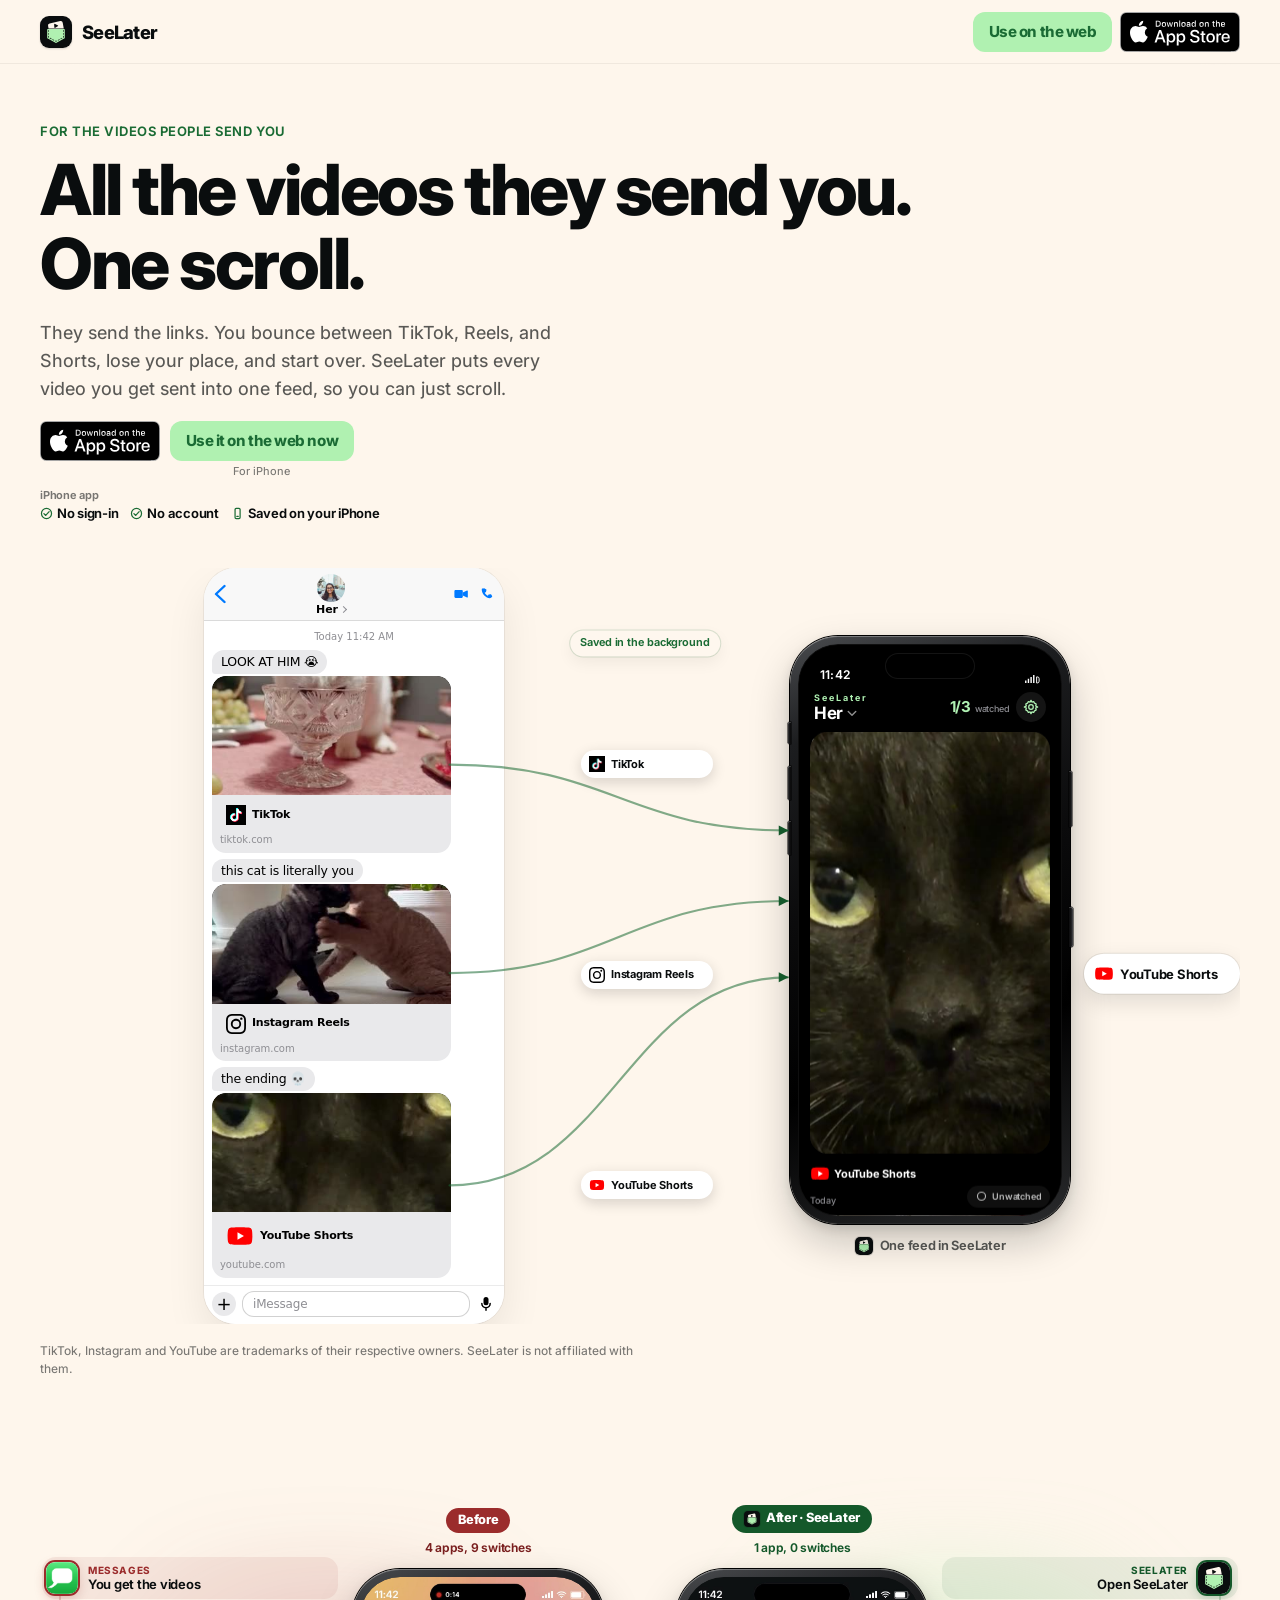
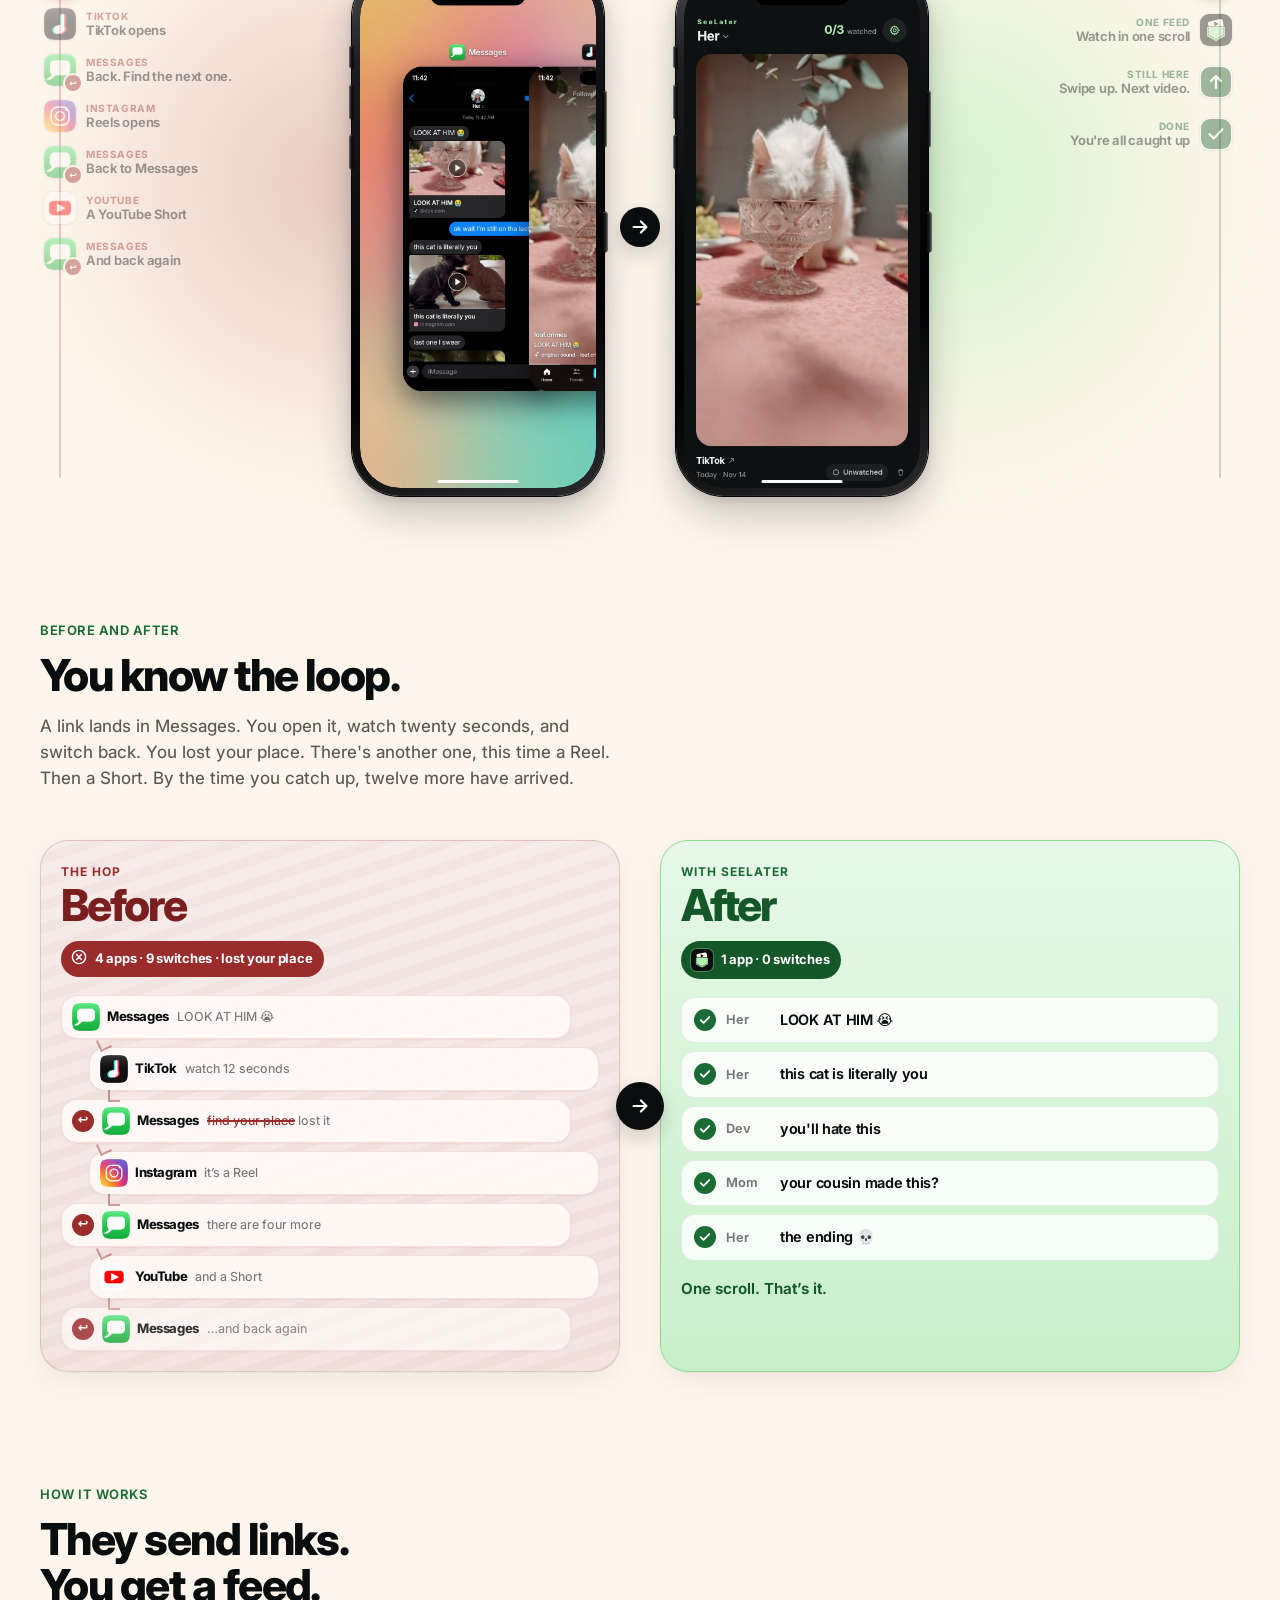
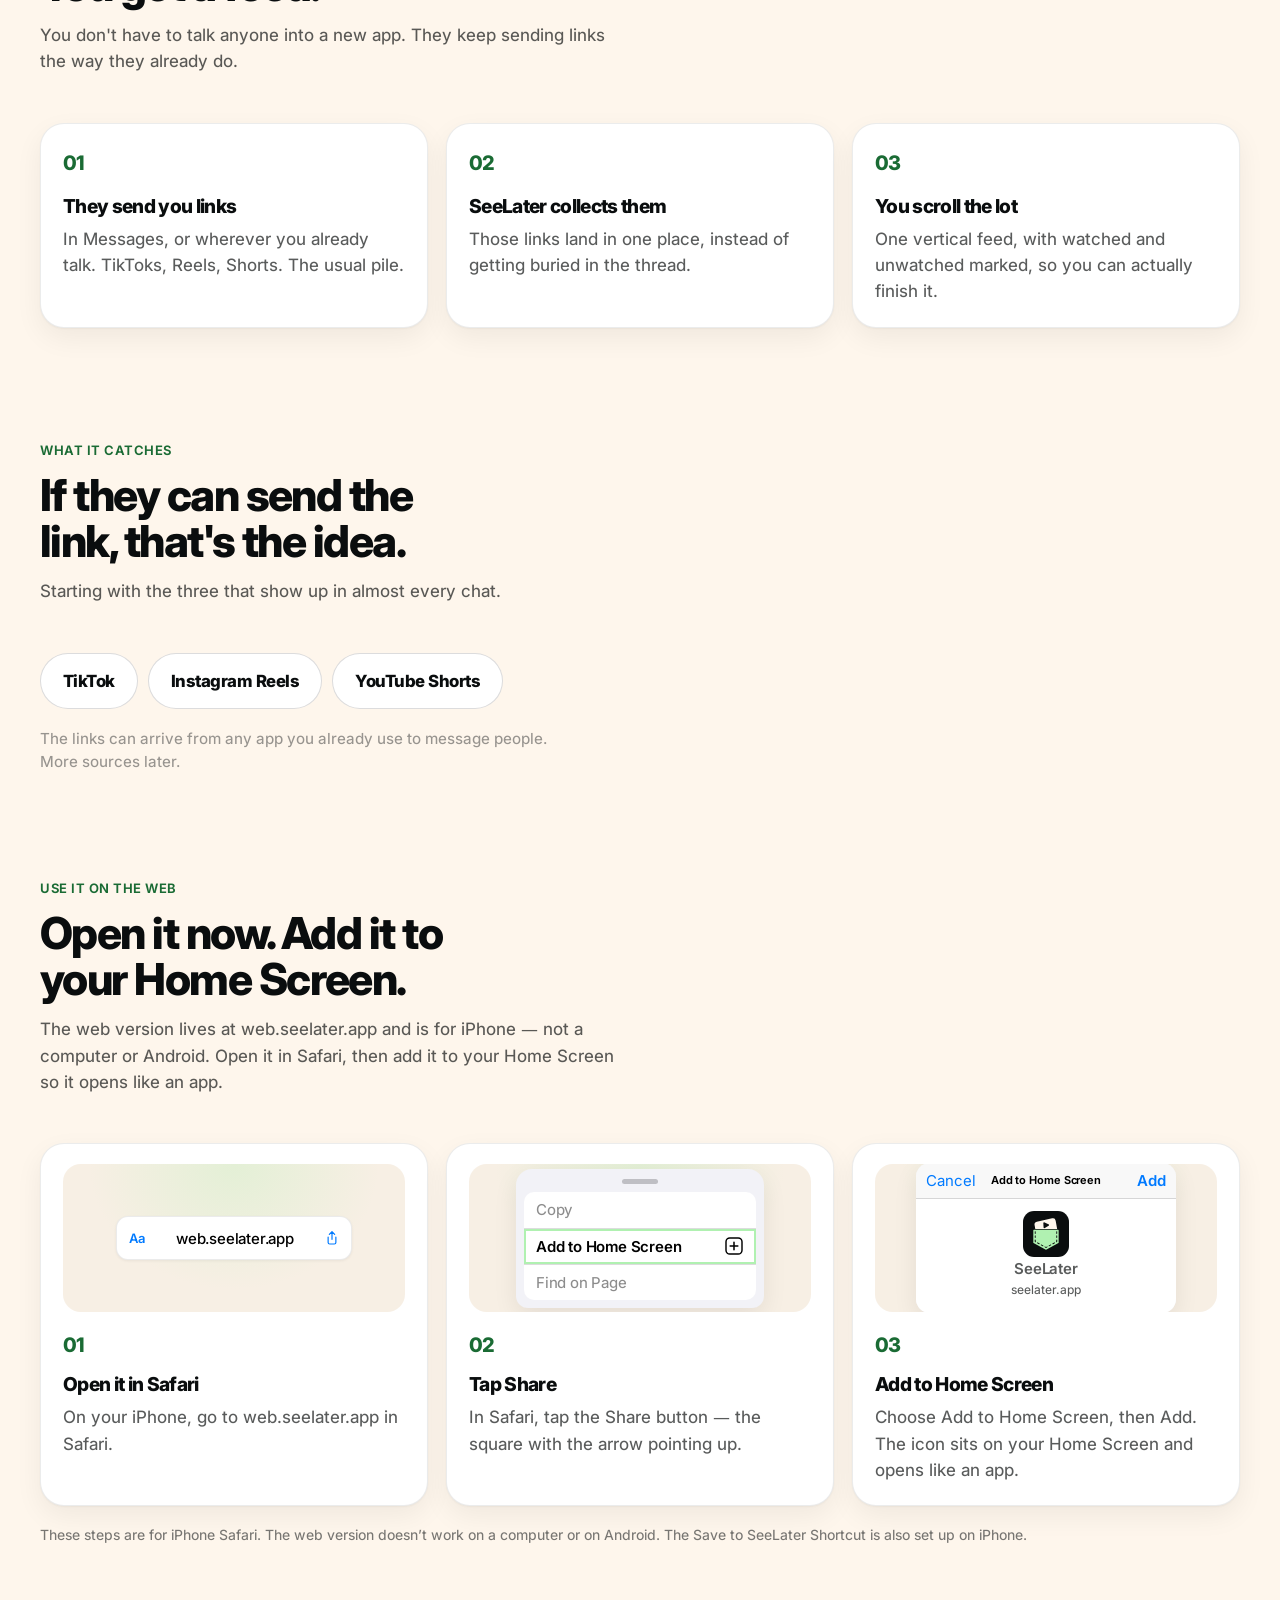
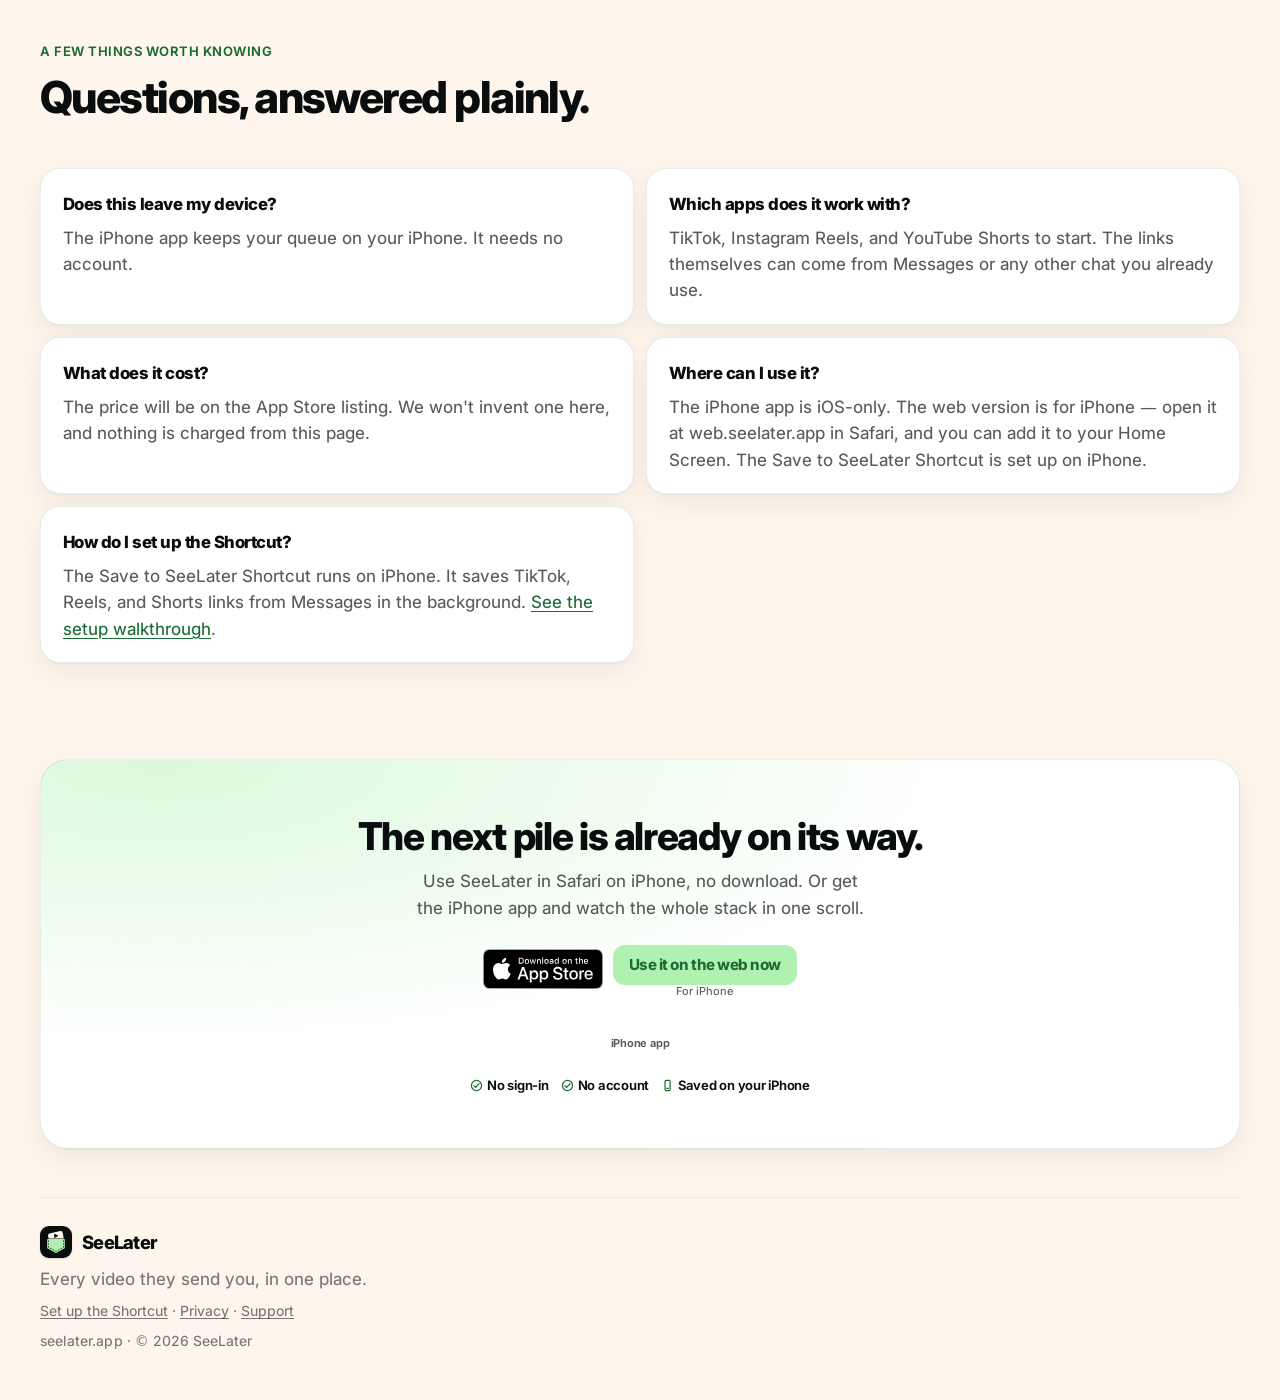
==== index.html @ 7c483117 "Publish hop-story Before/After timeline, matched desktop CTA, and compact mobile pill" ====
<!DOCTYPE html>
<html lang="en">
<head>
  <meta charset="utf-8">
  <meta name="viewport" content="width=device-width, initial-scale=1">
  <title>SeeLater: all the videos they send you, in one scroll</title>
  <meta name="description" content="SeeLater collects the TikToks, Reels, and YouTube Shorts people send you, so you can watch them in one feed instead of hopping in and out of apps.">
  <meta name="theme-color" content="#FEF6EC">
  <link rel="icon" type="image/png" sizes="32x32" href="assets/img/favicon-32.png">
  <link rel="apple-touch-icon" href="assets/img/apple-touch-icon.png">
  <link rel="stylesheet" href="assets/styles.css">
</head>
<body>
  <a class="skip" href="#main">Skip to content</a>

  <header class="nav">
    <a class="brand" href="#top" id="top">
      <img src="assets/img/icon.svg" width="32" height="32" alt="">
      <span>SeeLater</span>
    </a>
    <div class="nav-end">
      <a class="web-cta nav-web-cta" href="https://web.seelater.app">
        <span class="nav-link-short">Use on web</span>
        <span class="nav-link-full">Use on the web</span>
      </a>
      <!-- TODO: replace href="#" with the App Store URL once the listing is live. -->
      <a class="store-badge store-badge-nav" href="#">
        <img src="assets/img/download-on-the-app-store.svg" width="120" height="40" alt="Download on the App Store">
      </a>
    </div>
  </header>

  <main id="main">
    <section class="hero">
      <div class="hero-copy">
        <p class="eyebrow">For the videos people send you</p>
        <h1>All the videos they send you.<br>One scroll.</h1>
        <p class="lede">They send the links. You bounce between TikTok, Reels, and Shorts, lose your place, and start over. SeeLater puts every video you get sent into one feed, so you can just scroll.</p>

        <div class="cta-row">
          <!-- TODO: replace href="#" with the App Store URL once the listing is live. -->
          <a class="store-badge" href="#">
            <img src="assets/img/download-on-the-app-store.svg" width="120" height="40" alt="Download on the App Store">
          </a>
          <div class="web-cta-wrap">
            <a class="web-cta" href="https://web.seelater.app">Use it on the web now</a>
            <p class="web-cta-note">For iPhone</p>
          </div>
        </div>
        <div class="trust">
          <div class="trust-head">
            <p class="trust-label">iPhone app</p>
            <ul class="trust-pills">
              <li>
                <svg viewBox="0 0 16 16" width="14" height="14" aria-hidden="true">
                  <circle cx="8" cy="8" r="6.2" fill="none" stroke="currentColor" stroke-width="1.5"/>
                  <path d="M4.8 8.15 7.05 10.4 11.25 5.7" fill="none" stroke="currentColor" stroke-width="1.5" stroke-linecap="round" stroke-linejoin="round"/>
                </svg>
                No sign-in
              </li>
              <li>
                <svg viewBox="0 0 16 16" width="14" height="14" aria-hidden="true">
                  <circle cx="8" cy="8" r="6.2" fill="none" stroke="currentColor" stroke-width="1.5"/>
                  <path d="M4.8 8.15 7.05 10.4 11.25 5.7" fill="none" stroke="currentColor" stroke-width="1.5" stroke-linecap="round" stroke-linejoin="round"/>
                </svg>
                No account
              </li>
              <li>
                <svg viewBox="0 0 16 16" width="14" height="14" aria-hidden="true">
                  <rect x="5" y="1.75" width="6.2" height="12.5" rx="1.35" fill="none" stroke="currentColor" stroke-width="1.5"/>
                  <path d="M7.2 11.6h1.7" fill="none" stroke="currentColor" stroke-width="1.5" stroke-linecap="round"/>
                </svg>
                Saved on your iPhone
              </li>
            </ul>
          </div>
          <p class="trust-note">The iPhone app needs no account and keeps your queue on your phone.</p>
        </div>
      </div>

      <div class="hero-funnel" id="funnel">
      <div class="funnel-stage">
      <div class="funnel-visual" role="img" aria-label="A Messages thread with TikTok, YouTube Shorts, and Instagram Reels links. The Shortcut saves them in the background. A SeeLater iPhone shows all three in one scrolling feed.">
        <div class="funnel-im" aria-hidden="true">
          <div class="funnel-im-nav">
            <span class="funnel-im-back">
              <svg viewBox="0 0 12 20" width="12" height="20"><path d="M10.5 2 2 10l8.5 8" fill="none" stroke="currentColor" stroke-width="2.4" stroke-linecap="round" stroke-linejoin="round"/></svg>
            </span>
            <div class="funnel-im-who">
              <img src="assets/img/her.jpg" width="36" height="36" alt="">
              <span>Her <i></i></span>
            </div>
            <div class="funnel-im-acts">
              <svg viewBox="0 0 24 24" width="23" height="23" aria-hidden="true"><path d="M3.2 8.2c0-.8.7-1.5 1.5-1.5h8.2c.8 0 1.5.7 1.5 1.5v7.6c0 .8-.7 1.5-1.5 1.5H4.7a1.5 1.5 0 0 1-1.5-1.5V8.2z" fill="currentColor"/><path d="M14.4 10.1 20 7.3c.5-.3 1.1.1 1.1.7v8c0 .6-.6 1-1.1.7l-5.6-2.8v-3.8z" fill="currentColor"/></svg>
              <svg viewBox="0 0 24 24" width="20" height="20" aria-hidden="true"><path d="M7.4 4.8c.3-.4.9-.5 1.3-.2l2 1.2c.4.2.6.7.5 1.1l-.5 2.1c0 .3-.2.6-.5.7l-1.2.5c.9 1.8 2.4 3.3 4.2 4.2l.5-1.2c.1-.3.4-.5.7-.5l2.1-.5c.4-.1.9.1 1.1.5l1.2 2c.3.4.2 1-.2 1.3l-1.3 1.1c-.4.3-1 .4-1.5.4C10.6 17.5 5 11.9 5 6.3c0-.5.1-1.1.4-1.5L7.4 4.8z" fill="currentColor"/></svg>
            </div>
          </div>

          <div class="funnel-im-thread">
            <p class="funnel-im-day">Today 11:42 AM</p>

            <div class="funnel-im-group">
              <p class="funnel-im-bubble">LOOK AT HIM 😭</p>
              <div class="funnel-im-link" data-src="tt">
                <div class="funnel-im-media">
                  <img src="assets/vid/tt-card.jpg" alt="">
                </div>
                <div class="funnel-im-meta">
                  <span class="funnel-brand"><span class="funnel-mark funnel-mark-tt"><img src="assets/img/brand/tiktok/TikTok_Icon_Black_Square.png" width="20" height="20" alt=""></span><span class="funnel-brand-name">TikTok</span></span>
                  <p>tiktok.com</p>
                </div>
              </div>
            </div>

            <div class="funnel-im-group">
              <p class="funnel-im-bubble">this cat is literally you</p>
              <div class="funnel-im-link" data-src="ig">
                <div class="funnel-im-media">
                  <img src="assets/vid/reels-card.jpg" alt="">
                </div>
                <div class="funnel-im-meta">
                  <span class="funnel-brand"><span class="funnel-mark funnel-mark-ig"><img src="assets/img/brand/instagram/Instagram_Glyph_Black.svg" width="20" height="20" alt=""></span><span class="funnel-brand-name">Instagram Reels</span></span>
                  <p>instagram.com</p>
                </div>
              </div>
            </div>

            <div class="funnel-im-group">
              <p class="funnel-im-bubble">the ending 💀</p>
              <div class="funnel-im-link" data-src="yt">
                <div class="funnel-im-media">
                  <img src="assets/vid/shorts-card.jpg" alt="">
                </div>
                <div class="funnel-im-meta">
                  <span class="funnel-brand"><span class="funnel-mark funnel-mark-yt"><img src="assets/img/brand/youtube/youtube_productlogo_v9_192px.svg" width="26" height="26" alt=""></span><span class="funnel-brand-name">YouTube Shorts</span></span>
                  <p>youtube.com</p>
                </div>
              </div>
            </div>
          </div>

          <div class="funnel-im-compose">
            <span class="funnel-im-plus">+</span>
            <span class="funnel-im-field">iMessage</span>
            <svg class="funnel-im-mic" viewBox="0 0 24 24" width="20" height="20" aria-hidden="true"><rect x="9" y="3.5" width="6" height="10" rx="3" fill="currentColor"/><path d="M7 11.5a5 5 0 0 0 10 0M12 16.5v3" fill="none" stroke="currentColor" stroke-width="1.8" stroke-linecap="round"/></svg>
          </div>
        </div>

        <div class="funnel-flow" aria-hidden="true">
          <p class="funnel-flow-label">Saved in the background</p>
        </div>

        <svg class="funnel-svg-live" aria-hidden="true"></svg>
        <div class="funnel-travelers" aria-hidden="true">
          <span class="funnel-chip-travel" data-src="tt"><span class="funnel-mark funnel-mark-tt"><img src="assets/img/brand/tiktok/TikTok_Icon_Black_Square.png" width="20" height="20" alt=""></span><span class="funnel-brand-name">TikTok</span></span>
          <span class="funnel-chip-travel" data-src="ig"><span class="funnel-mark funnel-mark-ig"><img src="assets/img/brand/instagram/Instagram_Glyph_Black.svg" width="20" height="20" alt=""></span><span class="funnel-brand-name">Instagram Reels</span></span>
          <span class="funnel-chip-travel" data-src="yt"><span class="funnel-mark funnel-mark-yt"><img src="assets/img/brand/youtube/youtube_productlogo_v9_192px.svg" width="26" height="26" alt=""></span><span class="funnel-brand-name">YouTube Shorts</span></span>
        </div>

        <div class="funnel-phone-wrap">
        <figure class="phone funnel-device">
          <div class="phone-body">
            <span class="phone-btn phone-btn-silent" aria-hidden="true"></span>
            <span class="phone-btn phone-btn-vol-up" aria-hidden="true"></span>
            <span class="phone-btn phone-btn-vol-down" aria-hidden="true"></span>
            <span class="phone-btn phone-btn-power" aria-hidden="true"></span>
            <span class="phone-btn phone-btn-camera" aria-hidden="true"></span>
            <div class="phone-bezel">
              <div class="phone-screen funnel-screen">
                <div class="funnel-sb" aria-hidden="true">
                  <span class="funnel-sb-time">11:42</span>
                  <span class="funnel-island"></span>
                  <span class="funnel-sb-end">
                    <svg viewBox="0 0 18 12" width="16" height="11"><path d="M1.2 8.2h1.6V11H1.2zM4.2 6.2h1.6V11H4.2zM7.2 4.2h1.6V11H7.2zM10.2 2.2h1.6V11h-1.6z" fill="currentColor"/><path d="M14.2 4.2h.8A2 2 0 0 1 17 6.2V9a2 2 0 0 1-2 2h-.8z" fill="none" stroke="currentColor" stroke-width="1.1"/></svg>
                  </span>
                </div>
                <header class="funnel-sl-head">
                  <div class="funnel-sl-left">
                    <p class="funnel-sl-word">SeeLater</p>
                    <p class="funnel-sl-person">Her <svg viewBox="0 0 12 8" width="10" height="7"><path d="M1.5 1.5 6 6l4.5-4.5" fill="none" stroke="currentColor" stroke-width="1.7" stroke-linecap="round" stroke-linejoin="round"/></svg></p>
                  </div>
                  <div class="funnel-sl-right">
                    <p class="funnel-sl-count"><b>0/3</b> <span>watched</span></p>
                    <span class="funnel-sl-gear" aria-hidden="true">
                      <svg viewBox="0 0 24 24" width="18" height="18" fill="none" stroke="currentColor" stroke-width="1.7" stroke-linejoin="round">
                        <circle cx="12" cy="12" r="3.05"/>
                        <path d="M12 3.1 13.15 5.4l2.42-.7 1.15 2.2 2.22 1.12-.7 2.42L20.9 12l-2.66 1.56.7 2.42-2.22 1.12-1.15 2.2-2.42-.7L12 20.9l-1.15-2.3-2.42.7-1.15-2.2-2.22-1.12.7-2.42L3.1 12l2.66-1.56-.7-2.42 2.22-1.12 1.15-2.2 2.42.7Z"/>
                      </svg>
                    </span>
                  </div>
                </header>
                <div class="funnel-pager">
                  <div class="funnel-track">
                    <article class="funnel-page" data-src="tiktok">
                      <div class="funnel-card">
                        <video muted playsinline webkit-playsinline loop preload="auto" poster="assets/vid/tt.jpg" src="assets/vid/tt.mp4"></video><span class="funnel-brand-name">TikTok</span></span>
                      </div>
                      <div class="funnel-sl-meta">
                        <div>
                          <p class="funnel-sl-plat"><span class="funnel-mark funnel-mark-tt"><img src="assets/img/brand/tiktok/TikTok_Icon_Black_Square.png" width="16" height="16" alt=""></span><span class="funnel-brand-name">TikTok</span></p>
                          <p class="funnel-sl-date">Today</p>
                        </div>
                        <span class="funnel-sl-watch">
                          <svg viewBox="0 0 20 20" width="13" height="13"><circle cx="10" cy="10" r="6.2" fill="none" stroke="currentColor" stroke-width="1.7"/></svg>
                          Unwatched
                        </span>
                      </div>
                    </article>
                    <article class="funnel-page" data-src="shorts">
                      <div class="funnel-card">
                        <video muted playsinline webkit-playsinline loop preload="auto" poster="assets/vid/shorts.jpg" src="assets/vid/shorts.mp4"></video><span class="funnel-brand-name">YouTube Shorts</span></span>
                      </div>
                      <div class="funnel-sl-meta">
                        <div>
                          <p class="funnel-sl-plat"><span class="funnel-mark funnel-mark-yt"><img src="assets/img/brand/youtube/youtube_productlogo_v9_192px.svg" width="26" height="26" alt=""></span><span class="funnel-brand-name">YouTube Shorts</span></p>
                          <p class="funnel-sl-date">Today</p>
                        </div>
                        <span class="funnel-sl-watch">
                          <svg viewBox="0 0 20 20" width="13" height="13"><circle cx="10" cy="10" r="6.2" fill="none" stroke="currentColor" stroke-width="1.7"/></svg>
                          Unwatched
                        </span>
                      </div>
                    </article>
                    <article class="funnel-page" data-src="reels">
                      <div class="funnel-card">
                        <video muted playsinline webkit-playsinline loop preload="auto" poster="assets/vid/reels.jpg" src="assets/vid/reels.mp4"></video><span class="funnel-brand-name">Instagram Reels</span></span>
                      </div>
                      <div class="funnel-sl-meta">
                        <div>
                          <p class="funnel-sl-plat"><span class="funnel-mark funnel-mark-ig"><img src="assets/img/brand/instagram/Instagram_Glyph_White.svg" width="16" height="16" alt=""></span><span class="funnel-brand-name">Instagram Reels</span></p>
                          <p class="funnel-sl-date">Today</p>
                        </div>
                        <span class="funnel-sl-watch">
                          <svg viewBox="0 0 20 20" width="13" height="13"><circle cx="10" cy="10" r="6.2" fill="none" stroke="currentColor" stroke-width="1.7"/></svg>
                          Unwatched
                        </span>
                      </div>
                    </article>
                    <article class="funnel-page" data-src="tiktok" aria-hidden="true">
                      <div class="funnel-card">
                        <video muted playsinline webkit-playsinline loop preload="auto" poster="assets/vid/tt.jpg" src="assets/vid/tt.mp4"></video><span class="funnel-brand-name">TikTok</span></span>
                      </div>
                      <div class="funnel-sl-meta">
                        <div>
                          <p class="funnel-sl-plat"><span class="funnel-mark funnel-mark-tt"><img src="assets/img/brand/tiktok/TikTok_Icon_Black_Square.png" width="16" height="16" alt=""></span><span class="funnel-brand-name">TikTok</span></p>
                          <p class="funnel-sl-date">Today</p>
                        </div>
                        <span class="funnel-sl-watch">
                          <svg viewBox="0 0 20 20" width="13" height="13"><circle cx="10" cy="10" r="6.2" fill="none" stroke="currentColor" stroke-width="1.7"/></svg>
                          Unwatched
                        </span>
                      </div>
                    </article>
                  </div>
                </div>
              </div>
            </div>
          </div>
          <figcaption class="funnel-phone-cap">
            <img src="assets/img/icon.svg" width="18" height="18" alt="">
            One feed in SeeLater
          </figcaption>
        </figure>
        <div class="funnel-badge-rail" aria-hidden="true">
          <div class="funnel-badge-track">
            <div class="funnel-badge-slot">
              <span class="funnel-out-badge" data-src="tiktok">
                <span class="funnel-mark funnel-mark-tt"><img src="assets/img/brand/tiktok/TikTok_Icon_Black_Square.png" width="24" height="24" alt=""></span>
                <span class="funnel-brand-name">TikTok</span>
              </span>
            </div>
            <div class="funnel-badge-slot">
              <span class="funnel-out-badge" data-src="shorts">
                <span class="funnel-mark funnel-mark-yt"><img src="assets/img/brand/youtube/youtube_productlogo_v9_192px.svg" width="32" height="32" alt=""></span>
                <span class="funnel-brand-name">YouTube Shorts</span>
              </span>
            </div>
            <div class="funnel-badge-slot">
              <span class="funnel-out-badge" data-src="reels">
                <span class="funnel-mark funnel-mark-ig"><img src="assets/img/brand/instagram/Instagram_Glyph_Black.svg" width="24" height="24" alt=""></span>
                <span class="funnel-brand-name">Instagram Reels</span>
              </span>
            </div>
            <div class="funnel-badge-slot" aria-hidden="true">
              <span class="funnel-out-badge" data-src="tiktok">
                <span class="funnel-mark funnel-mark-tt"><img src="assets/img/brand/tiktok/TikTok_Icon_Black_Square.png" width="24" height="24" alt=""></span>
                <span class="funnel-brand-name">TikTok</span>
              </span>
            </div>
          </div>
        </div>
        </div>
      </div>
      </div>
      <p class="funnel-legal">TikTok, Instagram and YouTube are trademarks of their respective owners. SeeLater is not affiliated with them.</p>
      </div>
    </section>

    <section class="compare-demo" id="before-after" aria-label="Before and after">
      <div class="hero-device">
        <div class="glow glow-before"></div>
        <div class="glow glow-after"></div>

        <ol class="hop-story hop-story-before" aria-label="The hop between apps">
          <li class="hop-step is-active" data-start="0" data-end="11">
            <span class="hop-step-icon"><img src="assets/img/icons/messages.png" width="32" height="32" alt=""></span>
            <span class="hop-step-body">
              <span class="hop-step-app">Messages</span>
              <span class="hop-step-cap">You get the videos</span>
            </span>
          </li>
          <li class="hop-step" data-start="11" data-end="13.5">
            <span class="hop-step-icon"><img src="assets/img/icons/tiktok.png" width="32" height="32" alt=""></span>
            <span class="hop-step-body">
              <span class="hop-step-app">TikTok</span>
              <span class="hop-step-cap">TikTok opens</span>
            </span>
          </li>
          <li class="hop-step hop-step-back" data-start="13.5" data-end="15.5">
            <span class="hop-step-icon">
              <img src="assets/img/icons/messages.png" width="32" height="32" alt="">
              <span class="hop-step-return" aria-hidden="true">↩</span>
            </span>
            <span class="hop-step-body">
              <span class="hop-step-app">Messages</span>
              <span class="hop-step-cap">Back. Find the next one.</span>
            </span>
          </li>
          <li class="hop-step" data-start="15.5" data-end="17.5">
            <span class="hop-step-icon"><img src="assets/img/icons/instagram.png" width="32" height="32" alt=""></span>
            <span class="hop-step-body">
              <span class="hop-step-app">Instagram</span>
              <span class="hop-step-cap">Reels opens</span>
            </span>
          </li>
          <li class="hop-step hop-step-back" data-start="17.5" data-end="20.5">
            <span class="hop-step-icon">
              <img src="assets/img/icons/messages.png" width="32" height="32" alt="">
              <span class="hop-step-return" aria-hidden="true">↩</span>
            </span>
            <span class="hop-step-body">
              <span class="hop-step-app">Messages</span>
              <span class="hop-step-cap">Back to Messages</span>
            </span>
          </li>
          <li class="hop-step" data-start="20.5" data-end="22.5">
            <span class="hop-step-icon"><img src="assets/img/icons/youtube.png" width="32" height="32" alt=""></span>
            <span class="hop-step-body">
              <span class="hop-step-app">YouTube</span>
              <span class="hop-step-cap">A YouTube Short</span>
            </span>
          </li>
          <li class="hop-step hop-step-back" data-start="22.5" data-end="40">
            <span class="hop-step-icon">
              <img src="assets/img/icons/messages.png" width="32" height="32" alt="">
              <span class="hop-step-return" aria-hidden="true">↩</span>
            </span>
            <span class="hop-step-body">
              <span class="hop-step-app">Messages</span>
              <span class="hop-step-cap">And back again</span>
            </span>
          </li>
        </ol>
        <p class="hop-story-live" aria-hidden="true">You get the videos</p>

        <figure class="phone phone-before">
          <div class="phone-tag">
            <span class="phone-pill phone-pill-before">Before</span>
            <p class="phone-cap">4 apps, 9 switches</p>
          </div>
          <div class="phone-body">
            <span class="phone-btn phone-btn-silent" aria-hidden="true"></span>
            <span class="phone-btn phone-btn-vol-up" aria-hidden="true"></span>
            <span class="phone-btn phone-btn-vol-down" aria-hidden="true"></span>
            <span class="phone-btn phone-btn-power" aria-hidden="true"></span>
            <span class="phone-btn phone-btn-camera" aria-hidden="true"></span>
            <div class="phone-bezel">
              <div class="phone-screen">
                <video
                  class="phone-video"
                  src="media/demo_problem_v5.mp4"
                  poster="media/poster_problem_v5.jpg"
                 
                  muted
                  playsinline
                  webkit-playsinline
                  preload="auto"
                  aria-label="Screen recording of jumping between Messages, TikTok, Instagram, and YouTube to watch videos someone sent."
                ></video>
              </div>
            </div>
          </div>
        </figure>

        <div class="hero-split" aria-hidden="true">
          <span class="hero-arrow">
            <svg viewBox="0 0 24 24" width="22" height="22"><path d="M5 12h12M13 6l6 6-6 6" fill="none" stroke="currentColor" stroke-width="2.4" stroke-linecap="round" stroke-linejoin="round"/></svg>
          </span>
        </div>

        <figure class="phone phone-after">
          <div class="phone-tag">
            <span class="phone-pill phone-pill-after">
              <img src="assets/img/icon.svg" width="16" height="16" alt="">
              After · SeeLater
            </span>
            <p class="phone-cap">1 app, 0 switches</p>
          </div>
          <div class="phone-body">
            <span class="phone-btn phone-btn-silent" aria-hidden="true"></span>
            <span class="phone-btn phone-btn-vol-up" aria-hidden="true"></span>
            <span class="phone-btn phone-btn-vol-down" aria-hidden="true"></span>
            <span class="phone-btn phone-btn-power" aria-hidden="true"></span>
            <span class="phone-btn phone-btn-camera" aria-hidden="true"></span>
            <div class="phone-bezel">
              <div class="phone-screen">
                <video
                  class="phone-video"
                  src="media/demo_after_v3.mp4"
                  poster="media/poster_after_v3.jpg"
                 
                  muted
                  playsinline
                  webkit-playsinline
                  preload="auto"
                  aria-label="Screen recording of unlocking the iPhone, opening SeeLater from the Home Screen, and watching every saved video in one feed."
                ></video>
              </div>
            </div>
          </div>
        </figure>

        <ol class="hop-story hop-story-after" aria-label="Watching in SeeLater">
          <li class="hop-step is-active" data-start="0" data-end="6.5">
            <span class="hop-step-icon"><img src="assets/img/icon.svg" width="32" height="32" alt=""></span>
            <span class="hop-step-body">
              <span class="hop-step-app">SeeLater</span>
              <span class="hop-step-cap">Open SeeLater</span>
            </span>
          </li>
          <li class="hop-step" data-start="6.5" data-end="14.5">
            <span class="hop-step-icon"><img src="assets/img/icon.svg" width="32" height="32" alt=""></span>
            <span class="hop-step-body">
              <span class="hop-step-app">One feed</span>
              <span class="hop-step-cap">Watch in one scroll</span>
            </span>
          </li>
          <li class="hop-step" data-start="14.5" data-end="30">
            <span class="hop-step-icon hop-step-icon-swipe" aria-hidden="true">
              <svg viewBox="0 0 32 32" width="32" height="32">
                <rect x="1" y="1" width="30" height="30" rx="9" fill="#14582a"/>
                <path d="M16 22V10M16 10l-5 5M16 10l5 5" fill="none" stroke="#fff" stroke-width="2.2" stroke-linecap="round" stroke-linejoin="round"/>
              </svg>
            </span>
            <span class="hop-step-body">
              <span class="hop-step-app">Still here</span>
              <span class="hop-step-cap">Swipe up. Next video.</span>
            </span>
          </li>
          <li class="hop-step" data-start="30" data-end="40">
            <span class="hop-step-icon hop-step-icon-done" aria-hidden="true">
              <svg viewBox="0 0 32 32" width="32" height="32">
                <rect x="1" y="1" width="30" height="30" rx="9" fill="#14582a"/>
                <path d="M9.5 16.2l4.2 4.2 8.8-9.2" fill="none" stroke="#fff" stroke-width="2.2" stroke-linecap="round" stroke-linejoin="round"/>
              </svg>
            </span>
            <span class="hop-step-body">
              <span class="hop-step-app">Done</span>
              <span class="hop-step-cap">You're all caught up</span>
            </span>
          </li>
        </ol>
      </div>
    </section>

    <section class="problem" id="problem">
      <div class="section-head">
        <p class="eyebrow">Before and after</p>
        <h2>You know the loop.</h2>
        <p>A link lands in Messages. You open it, watch twenty seconds, and switch back. You lost your place. There's another one, this time a Reel. Then a Short. By the time you catch up, twelve more have arrived.</p>
      </div>

      <div class="compare" role="group" aria-label="Before and after">
        <article class="panel panel-before">
          <p class="compare-kicker">The hop</p>
          <h3 class="compare-label">Before</h3>
          <p class="compare-stat compare-stat-bad">
            <span class="stat-icon" aria-hidden="true">
              <svg viewBox="0 0 20 20" width="16" height="16"><circle cx="10" cy="10" r="8.25" fill="none" stroke="currentColor" stroke-width="1.8"/><path d="M7 7l6 6M13 7l-6 6" stroke="currentColor" stroke-width="1.8" stroke-linecap="round"/></svg>
            </span>
            4 apps · 9 switches · lost your place
          </p>
          <ol class="hop-path">
            <li>
              <span class="hop-chip"><img src="assets/img/icons/messages.png" width="28" height="28" alt="">Messages</span>
              <span class="hop-note">LOOK AT HIM 😭</span>
            </li>
            <li class="is-shift">
              <span class="hop-chip"><img src="assets/img/icons/tiktok.png" width="28" height="28" alt="">TikTok</span>
              <span class="hop-note">watch 12 seconds</span>
            </li>
            <li class="is-back">
              <span class="hop-back" aria-hidden="true">↩</span>
              <span class="hop-chip"><img src="assets/img/icons/messages.png" width="28" height="28" alt="">Messages</span>
              <span class="hop-note"><s>find your place</s> lost it</span>
            </li>
            <li class="is-shift">
              <span class="hop-chip"><img src="assets/img/icons/instagram.png" width="28" height="28" alt="">Instagram</span>
              <span class="hop-note">it’s a Reel</span>
            </li>
            <li class="is-back">
              <span class="hop-back" aria-hidden="true">↩</span>
              <span class="hop-chip"><img src="assets/img/icons/messages.png" width="28" height="28" alt="">Messages</span>
              <span class="hop-note">there are four more</span>
            </li>
            <li class="is-shift">
              <span class="hop-chip"><img src="assets/img/icons/youtube.png" width="28" height="28" alt="">YouTube</span>
              <span class="hop-note">and a Short</span>
            </li>
            <li class="is-back hop-end">
              <span class="hop-back" aria-hidden="true">↩</span>
              <span class="hop-chip"><img src="assets/img/icons/messages.png" width="28" height="28" alt="">Messages</span>
              <span class="hop-note">…and back again</span>
            </li>
          </ol>
        </article>

        <div class="compare-split" aria-hidden="true">
          <span class="compare-arrow">
            <svg viewBox="0 0 24 24" width="22" height="22"><path d="M5 12h12M13 6l6 6-6 6" fill="none" stroke="currentColor" stroke-width="2.4" stroke-linecap="round" stroke-linejoin="round"/></svg>
          </span>
        </div>

        <article class="panel panel-after">
          <p class="compare-kicker">With SeeLater</p>
          <h3 class="compare-label">After</h3>
          <p class="compare-stat compare-stat-good">
            <img class="stat-app" src="assets/img/icon.svg" width="22" height="22" alt="">
            1 app · 0 switches
          </p>
          <ul class="queue">
            <li>
              <span class="q-check" aria-hidden="true">
                <svg viewBox="0 0 16 16" width="14" height="14"><path d="M3.2 8.2 6.3 11.2 12.8 4.6" fill="none" stroke="currentColor" stroke-width="2.1" stroke-linecap="round" stroke-linejoin="round"/></svg>
              </span>
              <span class="q-from">Her</span>
              <span class="q-title">LOOK AT HIM 😭</span>
            </li>
            <li>
              <span class="q-check" aria-hidden="true">
                <svg viewBox="0 0 16 16" width="14" height="14"><path d="M3.2 8.2 6.3 11.2 12.8 4.6" fill="none" stroke="currentColor" stroke-width="2.1" stroke-linecap="round" stroke-linejoin="round"/></svg>
              </span>
              <span class="q-from">Her</span>
              <span class="q-title">this cat is literally you</span>
            </li>
            <li>
              <span class="q-check" aria-hidden="true">
                <svg viewBox="0 0 16 16" width="14" height="14"><path d="M3.2 8.2 6.3 11.2 12.8 4.6" fill="none" stroke="currentColor" stroke-width="2.1" stroke-linecap="round" stroke-linejoin="round"/></svg>
              </span>
              <span class="q-from">Dev</span>
              <span class="q-title">you'll hate this</span>
            </li>
            <li>
              <span class="q-check" aria-hidden="true">
                <svg viewBox="0 0 16 16" width="14" height="14"><path d="M3.2 8.2 6.3 11.2 12.8 4.6" fill="none" stroke="currentColor" stroke-width="2.1" stroke-linecap="round" stroke-linejoin="round"/></svg>
              </span>
              <span class="q-from">Mom</span>
              <span class="q-title">your cousin made this?</span>
            </li>
            <li>
              <span class="q-check" aria-hidden="true">
                <svg viewBox="0 0 16 16" width="14" height="14"><path d="M3.2 8.2 6.3 11.2 12.8 4.6" fill="none" stroke="currentColor" stroke-width="2.1" stroke-linecap="round" stroke-linejoin="round"/></svg>
              </span>
              <span class="q-from">Her</span>
              <span class="q-title">the ending 💀</span>
            </li>
          </ul>
          <p class="panel-foot">One scroll. That’s it.</p>
        </article>
      </div>
    </section>

    <section class="steps" id="how">
      <div class="section-head">
        <p class="eyebrow">How it works</p>
        <h2>They send links. You get a feed.</h2>
        <p>You don't have to talk anyone into a new app. They keep sending links the way they already do.</p>
      </div>
      <ol class="step-grid">
        <li>
          <span class="num">01</span>
          <h3>They send you links</h3>
          <p>In Messages, or wherever you already talk. TikToks, Reels, Shorts. The usual pile.</p>
        </li>
        <li>
          <span class="num">02</span>
          <h3>SeeLater collects them</h3>
          <p>Those links land in one place, instead of getting buried in the thread.</p>
        </li>
        <li>
          <span class="num">03</span>
          <h3>You scroll the lot</h3>
          <p>One vertical feed, with watched and unwatched marked, so you can actually finish it.</p>
        </li>
      </ol>
    </section>

    <section class="sources" id="sources">
      <div class="section-head">
        <p class="eyebrow">What it catches</p>
        <h2>If they can send the link, that's the idea.</h2>
        <p>Starting with the three that show up in almost every chat.</p>
      </div>
      <ul class="source-list">
        <li>TikTok</li>
        <li>Instagram Reels</li>
        <li>YouTube Shorts</li>
      </ul>
      <p class="sources-note">The links can arrive from any app you already use to message people. More sources later.</p>
    </section>


    <section class="webuse" id="webuse">
      <div class="section-head">
        <p class="eyebrow">Use it on the web</p>
        <h2>Open it now. Add it to your Home Screen.</h2>
        <p>The web version lives at web.seelater.app and is for iPhone — not a computer or Android. Open it in Safari, then add it to your Home Screen so it opens like an app.</p>
      </div>
      <ol class="web-grid">
        <li>
          <div class="web-visual" aria-hidden="true">
            <div class="ios-safari">
              <div class="ios-safari-bar">
                <span class="ios-safari-aa">Aa</span>
                <span class="ios-safari-url">web.seelater.app</span>
                <span class="ios-safari-share">
                  <svg viewBox="0 0 20 24" width="14" height="16"><path d="M10 14V3M6 6.5 10 2.5 14 6.5" fill="none" stroke="currentColor" stroke-width="1.8" stroke-linecap="round" stroke-linejoin="round"/><path d="M4.2 10.5v8.2A2.3 2.3 0 0 0 6.5 21h7a2.3 2.3 0 0 0 2.3-2.3v-8.2" fill="none" stroke="currentColor" stroke-width="1.8" stroke-linecap="round"/></svg>
                </span>
              </div>
            </div>
          </div>
          <span class="num">01</span>
          <h3>Open it in Safari</h3>
          <p>On your iPhone, go to web.seelater.app in Safari.</p>
        </li>
        <li>
          <div class="web-visual" aria-hidden="true">
            <div class="ios-sheet">
              <div class="ios-sheet-handle"></div>
              <div class="ios-sheet-row is-dim">
                <span>Copy</span>
              </div>
              <div class="ios-sheet-row is-on">
                <span>Add to Home Screen</span>
                <svg viewBox="0 0 22 22" width="20" height="20" aria-hidden="true">
                  <rect x="2.2" y="2.2" width="17.6" height="17.6" rx="4.2" fill="none" stroke="currentColor" stroke-width="1.6"/>
                  <path d="M11 6.8v8.4M6.8 11h8.4" fill="none" stroke="currentColor" stroke-width="1.7" stroke-linecap="round"/>
                </svg>
              </div>
              <div class="ios-sheet-row is-dim">
                <span>Find on Page</span>
              </div>
            </div>
          </div>
          <span class="num">02</span>
          <h3>Tap Share</h3>
          <p>In Safari, tap the Share button — the square with the arrow pointing up.</p>
        </li>
        <li>
          <div class="web-visual" aria-hidden="true">
            <div class="ios-add">
              <div class="ios-add-nav">
                <span class="ios-add-cancel">Cancel</span>
                <span class="ios-add-title">Add to Home Screen</span>
                <span class="ios-add-go">Add</span>
              </div>
              <div class="ios-add-body">
                <img src="assets/img/icon.svg" width="52" height="52" alt="">
                <p class="ios-add-name">SeeLater</p>
                <p class="ios-add-host">seelater.app</p>
              </div>
            </div>
          </div>
          <span class="num">03</span>
          <h3>Add to Home Screen</h3>
          <p>Choose Add to Home Screen, then Add. The icon sits on your Home Screen and opens like an app.</p>
        </li>
      </ol>
      <p class="webuse-note">These steps are for iPhone Safari. The web version doesn’t work on a computer or on Android. The Save to SeeLater Shortcut is also set up on iPhone.</p>
    </section>

    <section class="faq" id="faq">
      <div class="section-head">
        <p class="eyebrow">A few things worth knowing</p>
        <h2>Questions, answered plainly.</h2>
      </div>
      <dl class="faq-list">
        <div>
          <dt>Does this leave my device?</dt>
          <dd>The iPhone app keeps your queue on your iPhone. It needs no account.</dd>
        </div>
        <div>
          <dt>Which apps does it work with?</dt>
          <dd>TikTok, Instagram Reels, and YouTube Shorts to start. The links themselves can come from Messages or any other chat you already use.</dd>
        </div>
        <div>
          <dt>What does it cost?</dt>
          <dd>The price will be on the App Store listing. We won't invent one here, and nothing is charged from this page.</dd>
        </div>
        <div>
          <dt>Where can I use it?</dt>
          <dd>The iPhone app is iOS-only. The web version is for iPhone — open it at web.seelater.app in Safari, and you can add it to your Home Screen. The Save to SeeLater Shortcut is set up on iPhone.</dd>
        </div>
        <div>
          <dt>How do I set up the Shortcut?</dt>
          <dd>The Save to SeeLater Shortcut runs on iPhone. It saves TikTok, Reels, and Shorts links from Messages in the background. <a href="/setup/">See the setup walkthrough</a>.</dd>
        </div>
      </dl>
    </section>

    <section class="close">
      <h2>The next pile is already on its way.</h2>
      <p>Use SeeLater in Safari on iPhone, no download. Or get the iPhone app and watch the whole stack in one scroll.</p>
      <div class="cta-row">
        <!-- TODO: replace href="#" with the App Store URL once the listing is live. -->
        <a class="store-badge" href="#">
          <img src="assets/img/download-on-the-app-store.svg" width="120" height="40" alt="Download on the App Store">
        </a>
        <div class="web-cta-wrap">
          <a class="web-cta" href="https://web.seelater.app">Use it on the web now</a>
          <p class="web-cta-note">For iPhone</p>
        </div>
      </div>
      <div class="trust">
        <div class="trust-head">
          <p class="trust-label">iPhone app</p>
          <ul class="trust-pills">
            <li>
              <svg viewBox="0 0 16 16" width="14" height="14" aria-hidden="true">
                <circle cx="8" cy="8" r="6.2" fill="none" stroke="currentColor" stroke-width="1.5"/>
                <path d="M4.8 8.15 7.05 10.4 11.25 5.7" fill="none" stroke="currentColor" stroke-width="1.5" stroke-linecap="round" stroke-linejoin="round"/>
              </svg>
              No sign-in
            </li>
            <li>
              <svg viewBox="0 0 16 16" width="14" height="14" aria-hidden="true">
                <circle cx="8" cy="8" r="6.2" fill="none" stroke="currentColor" stroke-width="1.5"/>
                <path d="M4.8 8.15 7.05 10.4 11.25 5.7" fill="none" stroke="currentColor" stroke-width="1.5" stroke-linecap="round" stroke-linejoin="round"/>
              </svg>
              No account
            </li>
            <li>
              <svg viewBox="0 0 16 16" width="14" height="14" aria-hidden="true">
                <rect x="5" y="1.75" width="6.2" height="12.5" rx="1.35" fill="none" stroke="currentColor" stroke-width="1.5"/>
                <path d="M7.2 11.6h1.7" fill="none" stroke="currentColor" stroke-width="1.5" stroke-linecap="round"/>
              </svg>
              Saved on your iPhone
            </li>
          </ul>
        </div>
        <p class="trust-note">The iPhone app needs no account and keeps your queue on your phone.</p>
      </div>
    </section>
  </main>

  <footer class="foot">
    <a class="brand" href="#top">
      <img src="assets/img/icon.svg" width="28" height="28" alt="">
      <span>SeeLater</span>
    </a>
    <p>Every video they send you, in one place.</p>
    <p class="legal"><a href="/setup/">Set up the Shortcut</a> · <a href="/privacy">Privacy</a> · <a href="/support">Support</a></p>
    <p class="legal"><span>seelater.app</span> · © 2026 SeeLater</p>
  </footer>

  <script src="assets/hero-sync.js" defer></script>
  <script src="assets/hop-story.js" defer></script>
  <script src="assets/funnel.js" defer></script>
  <script src="assets/web-qr.js" defer></script>
</body>
</html>
---- assets/styles.css ----
/* SeeLater marketing site
   Light theme: page cream #FEF6EC, ink #0A0D0E, mint #B0F1B1
   Type: Inter (SIL OFL), ExtraBold for the wordmark */

@font-face {
  font-family: Inter;
  src: url("fonts/inter-latin.woff") format("woff");
  font-weight: 100 900;
  font-style: normal;
  font-display: swap;
}

:root {
  --bg: #FEF6EC;
  --bg-elev: #FFFFFF;
  --bg-card: #FFFFFF;
  --bg-card-2: #F7EFE4;
  --mint: #B0F1B1;
  --mint-2: #8FDB91;
  --mint-text: #1A6B34;
  --cream: #0A0D0E; /* primary text (ink) — name kept so existing rules work */
  --cream-90: rgba(10, 13, 14, 0.92);
  --cream-70: rgba(10, 13, 14, 0.68);
  --cream-55: rgba(10, 13, 14, 0.55);
  --cream-40: rgba(10, 13, 14, 0.42);
  --cream-16: rgba(10, 13, 14, 0.14);
  --cream-10: rgba(10, 13, 14, 0.08);
  --cream-06: rgba(10, 13, 14, 0.06);
  --ink: #0A0D0E;
  --shadow: 0 1px 2px rgba(10, 13, 14, 0.04), 0 10px 28px rgba(10, 13, 14, 0.06);
  --max: 1200px;
  --nav-h: 64px;
  --font: Inter, ui-sans-serif, system-ui, -apple-system, sans-serif;
  --ease: cubic-bezier(0.22, 1, 0.36, 1);
}

*, *::before, *::after { box-sizing: border-box; }

html {
  scroll-behavior: smooth;
  background: var(--bg);
  color-scheme: light;
}

body {
  margin: 0;
  font-family: var(--font);
  font-weight: 450;
  font-size: 1.0625rem;
  line-height: 1.55;
  color: var(--cream-90);
  background: var(--bg);
  -webkit-font-smoothing: antialiased;
  text-rendering: optimizeLegibility;
}

img { display: block; max-width: 100%; }
a { color: inherit; }

h1, h2, h3, strong, .brand span {
  font-weight: 800;
  letter-spacing: -0.035em;
  color: var(--cream);
}

h1, h2 { line-height: 1.05; text-wrap: balance; }
h3 { line-height: 1.2; }

.sr-only, .skip {
  position: absolute;
  width: 1px;
  height: 1px;
  padding: 0;
  margin: -1px;
  overflow: hidden;
  clip: rect(0, 0, 0, 0);
  white-space: nowrap;
  border: 0;
}

.skip:focus {
  position: fixed;
  left: 16px;
  top: 16px;
  width: auto;
  height: auto;
  clip: auto;
  margin: 0;
  padding: 8px 14px;
  background: var(--mint);
  color: var(--ink);
  z-index: 100;
  border-radius: 8px;
  font-weight: 700;
}

/* Nav */

.nav {
  position: sticky;
  top: 0;
  z-index: 50;
  display: flex;
  align-items: center;
  justify-content: space-between;
  min-height: var(--nav-h);
  padding: 10px 20px;
  background: color-mix(in srgb, var(--bg) 84%, transparent);
  backdrop-filter: blur(16px);
  -webkit-backdrop-filter: blur(16px);
  border-bottom: 1px solid var(--cream-06);
}

.brand {
  display: inline-flex;
  align-items: center;
  gap: 10px;
  text-decoration: none;
}

.brand img {
  width: 32px;
  height: 32px;
  border-radius: 9px;
  box-shadow: 0 1px 2px rgba(10, 13, 14, 0.16);
}

.brand span {
  font-size: 1.15rem;
  letter-spacing: -0.04em;
}

/* Official Apple badge — don't recolor, crop, or add shadows.
   Minimum on-screen height is 40px; clear space is 1/4 of the height. */
.store-badge {
  display: inline-flex;
  align-items: center;
  padding: 10px;
  line-height: 0;
  text-decoration: none;
}
.store-badge img {
  display: block;
  height: 40px;
  width: auto;
}
.store-badge:focus-visible {
  outline: 2px solid var(--mint-text);
  outline-offset: 2px;
  border-radius: 10px;
}

/* Layout */

.hero,
.problem,
.compare-demo,
.steps,
.webuse,
.sources,
.faq,
.close,
.foot {
  width: min(var(--max), calc(100% - 40px));
  margin-inline: auto;
}

.eyebrow {
  margin: 0 0 12px;
  color: var(--mint-text);
  font-weight: 650;
  font-size: 0.8125rem;
  letter-spacing: 0.04em;
  text-transform: uppercase;
}

.section-head {
  max-width: 36rem;
  margin-bottom: 40px;
}

.section-head h2 { margin: 0 0 14px; font-size: clamp(1.85rem, 4.2vw, 2.75rem); }
.section-head p:not(.eyebrow) { margin: 0; color: var(--cream-70); }

/* Hero */

.hero {
  display: grid;
  gap: 48px;
  padding: 36px 0 72px;
  align-items: center;
  overflow: visible;
}

.hero-funnel {
  min-width: 0;
  width: 100%;
  position: relative;
}

.hero-funnel .funnel-legal {
  margin-top: 18px;
}

.hero h1 {
  margin: 0 0 18px;
  font-size: clamp(2.35rem, 8vw, 4.4rem);
}

.lede {
  margin: 0 0 18px;
  max-width: 34rem;
  color: var(--cream-70);
  font-size: 1.125rem;
}


/* Phones — iPhone 16-style bezels stay black on the light page */

.hero-device {
  position: relative;
  display: flex;
  justify-content: center;
  align-items: flex-end;
  gap: 20px;
  padding: 16px 0 12px;
}

.glow {
  position: absolute;
  pointer-events: none;
  filter: blur(32px);
}
.glow-before {
  left: 0;
  right: 52%;
  top: 8%;
  bottom: 4%;
  background: radial-gradient(ellipse at 50% 45%, rgba(155, 44, 44, 0.22), transparent 70%);
}
.glow-after {
  left: 52%;
  right: 0;
  top: 8%;
  bottom: 4%;
  background: radial-gradient(ellipse at 50% 45%, rgba(176, 241, 177, 0.55), transparent 70%);
}

.phone {
  position: relative;
  width: min(248px, 42vw);
  z-index: 1;
  margin: 0;
  display: flex;
  flex-direction: column;
  align-items: center;
  flex-shrink: 0;
}

.phone-body {
  position: relative;
  width: 100%;
}

.phone-tag {
  display: flex;
  flex-direction: column;
  align-items: center;
  gap: 6px;
  margin-bottom: 12px;
  width: 100%;
}
.phone-pill {
  display: inline-flex;
  align-items: center;
  gap: 6px;
  padding: 6px 12px;
  border-radius: 999px;
  font-weight: 800;
  font-size: 0.8rem;
  letter-spacing: -0.03em;
  line-height: 1;
}
.phone-pill img {
  width: 16px;
  height: 16px;
  border-radius: 4px;
  box-shadow: 0 0 0 1px rgba(10, 13, 14, 0.12);
}
.phone-pill-before {
  background: #9b2c2c;
  color: #fff;
}
.phone-pill-after {
  background: #14582a;
  color: #fff;
}
.phone-cap {
  margin: 0;
  font-size: 0.75rem;
  font-weight: 650;
  letter-spacing: -0.02em;
  color: rgba(10, 13, 14, 0.55);
}
.phone-before .phone-cap { color: #7a1f1f; }
.phone-after .phone-cap { color: #14582a; }

.hero-split {
  display: flex;
  align-items: center;
  justify-content: center;
  z-index: 2;
  align-self: center;
  margin-top: 52px; /* sit mid-bezel, below the labels */
}
.hero-arrow {
  width: 40px;
  height: 40px;
  border-radius: 50%;
  background: var(--ink);
  color: #fff;
  display: inline-flex;
  align-items: center;
  justify-content: center;
  box-shadow: 0 8px 20px rgba(10, 13, 14, 0.16);
}

.phone-bezel {
  position: relative;
  width: 100%;
  border-radius: 48px;
  padding: 8px;
  background:
    linear-gradient(160deg, #4a4c4f 0%, #1c1d1f 16%, #0b0b0c 42%, #000 68%, #2a2b2d 100%);
  box-shadow:
    0 0 0 1px #000,
    0 18px 40px rgba(10, 13, 14, 0.22),
    0 4px 12px rgba(10, 13, 14, 0.12),
    inset 0 1px 0 rgba(255, 255, 255, 0.3),
    inset 0 -1px 0 rgba(255, 255, 255, 0.06);
}

.phone-screen {
  position: relative;
  overflow: hidden;
  border-radius: 40px;
  background: #000;
  aspect-ratio: 780 / 1688;
  padding: 0;
  box-shadow: inset 0 0 0 1px rgba(255, 255, 255, 0.06);
  /* Safari: overflow+radius alone may not clip a <video> */
  isolation: isolate;
  -webkit-transform: translateZ(0);
  transform: translateZ(0);
  -webkit-mask-image: -webkit-radial-gradient(circle, #fff 100%, #fff 100%);
  mask-image: radial-gradient(circle, #fff 100%, #fff 100%);
}

/* The recorded video already includes the iOS Dynamic Island.
   Do not draw a second CSS island on the bezel — it would stack
   on top of the one in the video. */
.phone-before .phone-island,
.phone-after .phone-island,
.phone-screen > .phone-island { display: none; }

.phone-video {
  position: absolute;
  inset: 0;
  width: 100%;
  height: 100%;
  top: 0;
  left: 0;
  display: block;
  object-fit: cover;
  object-position: center;
  background: #000;
  border: 0;
  padding: 0;
  margin: 0;
}

/* Hardware buttons — dark titanium, slightly proud of the frame */
.phone-btn {
  position: absolute;
  background: linear-gradient(90deg, #3a3b3d, #161617 40%, #0a0a0b);
  box-shadow:
    inset 0 1px 0 rgba(255, 255, 255, 0.18),
    0 0 0 0.5px #000;
  z-index: 2;
}
.phone-btn-silent {
  left: -2px;
  top: 14.5%;
  width: 3px;
  height: 22px;
  border-radius: 1.5px 0 0 1.5px;
}
.phone-btn-vol-up {
  left: -2px;
  top: 22%;
  width: 3px;
  height: 34px;
  border-radius: 1.5px 0 0 1.5px;
}
.phone-btn-vol-down {
  left: -2px;
  top: 31.5%;
  width: 3px;
  height: 34px;
  border-radius: 1.5px 0 0 1.5px;
}
.phone-btn-power {
  right: -2px;
  top: 23%;
  width: 3px;
  height: 56px;
  border-radius: 0 1.5px 1.5px 0;
  background: linear-gradient(270deg, #3a3b3d, #161617 40%, #0a0a0b);
}
.phone-btn-camera {
  right: -3px;
  top: 46%;
  width: 4px;
  height: 40px;
  border-radius: 0 2px 2px 0;
  background: linear-gradient(270deg, #4a4b4e, #1a1a1c 45%, #0c0c0d);
}

/* Problem — Before vs After */

.problem { padding: 24px 0 80px; }

.compare {
  position: relative;
  display: grid;
  gap: 16px;
}

.panel {
  min-width: 0;
  border-radius: 28px;
  padding: 22px 20px 20px;
  box-shadow: var(--shadow);
}

.compare-kicker {
  margin: 0 0 4px;
  font-size: 0.75rem;
  font-weight: 700;
  letter-spacing: 0.08em;
  text-transform: uppercase;
}

.compare-label {
  margin: 0 0 14px;
  font-size: clamp(2rem, 5vw, 2.75rem);
  line-height: 0.95;
  letter-spacing: -0.05em;
}

.compare-stat {
  display: inline-flex;
  align-items: center;
  gap: 8px;
  margin: 0 0 18px;
  padding: 8px 12px 8px 10px;
  border-radius: 999px;
  font-size: 0.8125rem;
  font-weight: 700;
  letter-spacing: -0.02em;
  line-height: 1.2;
}

.stat-icon,
.stat-app {
  flex: 0 0 auto;
  display: block;
  border-radius: 6px;
}

/* BEFORE: muted, slightly red, tangled hop */
.panel-before {
  background:
    repeating-linear-gradient(-18deg, rgba(140, 40, 36, 0.035) 0 10px, transparent 10px 22px),
    linear-gradient(180deg, #f7ecea, #f3e4e1);
  border: 1px solid rgba(140, 40, 36, 0.18);
}
.panel-before .compare-kicker { color: #9b2c2c; }
.panel-before .compare-label { color: #7a1f1f; }
.compare-stat-bad {
  background: #9b2c2c;
  color: #fff;
}
.compare-stat-bad .stat-icon { color: #fff; }

.hop-path {
  list-style: none;
  margin: 0;
  padding: 0;
  display: flex;
  flex-direction: column;
  gap: 8px;
  position: relative;
}

.hop-path li {
  position: relative;
  display: flex;
  align-items: center;
  gap: 8px;
  width: calc(100% - 28px);
  padding: 7px 10px;
  border-radius: 16px;
  background: rgba(255, 251, 249, 0.86);
  border: 1px solid rgba(140, 40, 36, 0.12);
  box-shadow: 0 1px 2px rgba(122, 31, 31, 0.06);
}

.hop-path li.is-shift {
  margin-left: 28px;
  width: calc(100% - 28px);
}

.hop-path li.is-back {
  margin-right: 8px;
}

.hop-path li + li::before {
  content: "";
  position: absolute;
  left: 18px;
  top: -10px;
  width: 12px;
  height: 12px;
  border-left: 2px dashed rgba(155, 44, 44, 0.45);
  border-bottom: 2px dashed rgba(155, 44, 44, 0.45);
  pointer-events: none;
}
.hop-path li.is-shift + li::before { left: 46px; }
.hop-path li.is-shift::before { left: 8px; transform: rotate(-25deg); }

.hop-chip {
  display: inline-flex;
  align-items: center;
  gap: 7px;
  font-weight: 750;
  font-size: 0.82rem;
  letter-spacing: -0.03em;
  color: var(--ink);
  white-space: nowrap;
}
.hop-chip img {
  width: 28px;
  height: 28px;
  border-radius: 7px;
}

.hop-note {
  color: rgba(10, 13, 14, 0.55);
  font-size: 0.78rem;
  min-width: 0;
  overflow: hidden;
  text-overflow: ellipsis;
  white-space: nowrap;
}
.hop-note s {
  color: #9b2c2c;
  text-decoration-thickness: 1.5px;
}

.hop-back {
  flex: 0 0 auto;
  width: 22px;
  height: 22px;
  border-radius: 50%;
  background: #9b2c2c;
  color: #fff;
  font-size: 0.8rem;
  font-weight: 700;
  display: inline-flex;
  align-items: center;
  justify-content: center;
  line-height: 1;
}

.hop-end {
  opacity: 0.82;
  border-style: dashed;
}

/* Divider / arrow between the two cards */
.compare-split {
  display: flex;
  align-items: center;
  justify-content: center;
  z-index: 2;
}
.compare-arrow {
  width: 48px;
  height: 48px;
  border-radius: 50%;
  background: var(--ink);
  color: #fff;
  display: inline-flex;
  align-items: center;
  justify-content: center;
  box-shadow: 0 8px 20px rgba(10, 13, 14, 0.18);
}

/* AFTER: mint, one clean scroll, checks */
.panel-after {
  background:
    linear-gradient(180deg, #e7f8e8, #d4f3d6 60%, #c8efca);
  border: 1.5px solid #8fdb91;
}
.panel-after .compare-kicker { color: var(--mint-text); }
.panel-after .compare-label { color: #14582a; }
.compare-stat-good {
  background: #14582a;
  color: #fff;
}
.stat-app {
  width: 22px;
  height: 22px;
  border-radius: 6px;
  box-shadow: 0 0 0 1px rgba(255, 255, 255, 0.25);
}

.queue {
  list-style: none;
  margin: 0;
  padding: 0;
  display: flex;
  flex-direction: column;
  gap: 8px;
}
.queue li {
  display: grid;
  grid-template-columns: 22px 44px 1fr;
  gap: 10px;
  align-items: center;
  padding: 11px 12px;
  border-radius: 14px;
  background: rgba(255, 255, 255, 0.82);
  border: 1px solid rgba(20, 88, 42, 0.1);
  font-size: 0.9rem;
}
.q-check {
  width: 22px;
  height: 22px;
  border-radius: 50%;
  background: #1a6b34;
  color: #fff;
  display: inline-flex;
  align-items: center;
  justify-content: center;
}
.q-from { color: rgba(10, 13, 14, 0.55); font-weight: 650; font-size: 0.8rem; }
.q-title {
  color: var(--ink);
  font-weight: 650;
  letter-spacing: -0.02em;
  overflow: hidden;
  text-overflow: ellipsis;
  white-space: nowrap;
}

.panel-foot {
  margin: 16px 0 0;
  color: #14582a;
  font-size: 0.95rem;
  font-weight: 650;
}

/* Steps */

.steps { padding: 8px 0 80px; }

.step-grid {
  list-style: none;
  margin: 0;
  padding: 0;
  display: grid;
  gap: 14px;
}

.step-grid li {
  padding: 24px 22px 22px;
  border-radius: 24px;
  background: var(--bg-elev);
  border: 1px solid var(--cream-10);
  box-shadow: var(--shadow);
}

.num {
  display: block;
  margin-bottom: 16px;
  color: var(--mint-text);
  font-weight: 800;
  font-size: 1.25rem;
  letter-spacing: -0.04em;
}

.step-grid h3 { margin: 0 0 8px; font-size: 1.2rem; }
.step-grid p { margin: 0; color: var(--cream-70); }

/* Sources */

.sources { padding: 8px 0 80px; }

.source-list {
  list-style: none;
  margin: 0;
  padding: 0;
  display: flex;
  flex-wrap: wrap;
  gap: 10px;
}

.source-list li {
  padding: 14px 22px;
  border-radius: 999px;
  border: 1px solid var(--cream-16);
  background: var(--bg-elev);
  color: var(--cream);
  font-weight: 800;
  font-size: 1.05rem;
  letter-spacing: -0.03em;
}

.sources-note {
  margin: 18px 0 0;
  color: var(--cream-40);
  font-size: 0.95rem;
  max-width: 32rem;
}

/* FAQ */

.faq { padding: 8px 0 72px; }

.faq-list {
  margin: 0;
  display: grid;
  gap: 12px;
}

.faq-list > div {
  margin: 0;
  padding: 22px 22px 20px;
  border-radius: 20px;
  background: var(--bg-elev);
  border: 1px solid var(--cream-10);
  box-shadow: var(--shadow);
}

.faq-list dt {
  margin: 0 0 8px;
  font-weight: 800;
  letter-spacing: -0.03em;
  color: var(--cream);
  font-size: 1.05rem;
}

.faq-list dd {
  margin: 0;
  color: var(--cream-70);
}

/* Close */

.close {
  padding: 56px 28px;
  margin-bottom: 48px;
  border-radius: 28px;
  background:
    radial-gradient(ellipse at 10% 0%, rgba(176, 241, 177, 0.45), transparent 52%),
    var(--bg-elev);
  border: 1px solid var(--cream-10);
  box-shadow: var(--shadow);
  text-align: center;
}

.close h2 {
  margin: 0 0 12px;
  font-size: clamp(1.7rem, 4vw, 2.4rem);
}

.close p {
  margin: 0 auto 24px;
  max-width: 28rem;
  color: var(--cream-70);
}

/* Footer */

.foot {
  padding: 28px 0 48px;
  border-top: 1px solid var(--cream-06);
  display: grid;
  gap: 8px;
}

.foot p { margin: 0; color: var(--cream-55); }
.legal { color: var(--cream-40); font-size: 0.875rem; }
.legal span { letter-spacing: 0.01em; }
.foot .legal a {
  color: inherit;
  text-underline-offset: 0.15em;
}
.foot .legal a:hover { color: var(--cream); }

.faq-list a {
  color: var(--mint-text);
  text-underline-offset: 0.16em;
  text-decoration-thickness: 1px;
}
.faq-list a:hover { color: var(--ink); }
.faq-list a:focus-visible {
  outline: 2px solid var(--mint-text);
  outline-offset: 2px;
  border-radius: 4px;
}

/* Desktop */

@media (min-width: 860px) {
  .nav { padding: 12px 0; width: min(var(--max), calc(100% - 48px)); margin: 0 auto; border-bottom-color: transparent; background: transparent; }
  .nav::before {
    content: "";
    position: absolute;
    inset: 0 calc(50% - 50vw);
    background: color-mix(in srgb, var(--bg) 84%, transparent);
    backdrop-filter: blur(16px);
    -webkit-backdrop-filter: blur(16px);
    border-bottom: 1px solid var(--cream-06);
    z-index: -1;
  }

  .hero {
    gap: 48px;
    padding: 56px 0 96px;
  }

  .hero-copy { padding-right: 8px; }

  .phone { width: 252px; }

  .hero-device { gap: 22px; }

  .compare {
    grid-template-columns: 1fr 1fr;
    gap: 40px;
    align-items: stretch;
  }
  .compare-split {
    position: absolute;
    left: 50%;
    top: 50%;
    transform: translate(-50%, -50%);
    pointer-events: none;
  }
  .step-grid { grid-template-columns: repeat(3, 1fr); gap: 18px; }
  .faq-list { grid-template-columns: 1fr 1fr; }
  .problem, .compare-demo, .steps, .sources, .faq { padding-top: 16px; padding-bottom: 96px; }
  .section-head { margin-bottom: 48px; }
}

@media (max-width: 430px) {
  .hero, .problem, .compare-demo, .steps, .webuse, .sources, .faq, .close, .foot {
    width: min(var(--max), calc(100% - 32px));
  }
  .eyebrow { letter-spacing: 0.03em; }
  .hero { padding-top: 28px; }
  h1 br { display: block; }
}

/* Wide desktop: copy on the left, Messages-to-feed illustration on the right.
   Needs enough width for the thread, the phone, and the outside source pills. */
@media (min-width: 1320px) {
  .hero {
    width: min(1400px, calc(100% - 40px));
    grid-template-columns: minmax(320px, 440px) minmax(0, 1fr);
    gap: 28px 36px;
    align-items: center;
  }
  .hero h1 { font-size: clamp(2.5rem, 3.4vw, 3.5rem); }
  .hero-funnel .funnel-im { max-width: 280px; }
}

@media (max-width: 720px) {
  .hero-device {
    flex-direction: column;
    align-items: center;
    gap: 20px;
  }
  .phone { width: min(280px, 78vw); }
  .hero-split { margin-top: 0; }
  .hero-arrow svg { transform: rotate(90deg); }
  .glow-before {
    left: 8%;
    right: 8%;
    top: 0;
    bottom: 52%;
  }
  .glow-after {
    left: 8%;
    right: 8%;
    top: 52%;
    bottom: 0;
  }
}

/* Mobile only: shrink the Before/After phones and sit them side by side.
   60–65% of the previous 280px mobile size. Desktop is unchanged. */
@media (max-width: 600px) {
  .hero-device {
    flex-direction: row;
    align-items: flex-end;
    justify-content: center;
    gap: 6px;
    width: 100vw;
    max-width: 100vw;
    margin-left: calc(50% - 50vw);
    margin-right: calc(50% - 50vw);
    padding: 12px 8px 8px;
    box-sizing: border-box;
  }
  .phone {
    width: min(182px, calc((100vw - 52px) / 2));
    flex-shrink: 1;
  }
  .hero-split {
    margin-top: 36px;
    flex: 0 0 auto;
  }
  .hero-arrow {
    width: 28px;
    height: 28px;
  }
  .hero-arrow svg {
    transform: none;
    width: 14px;
    height: 14px;
  }
  .phone-tag { margin-bottom: 8px; gap: 4px; }
  .phone-pill { font-size: 0.7rem; padding: 5px 9px; }
  .phone-pill img { width: 13px; height: 13px; }
  .phone-cap { font-size: 0.68rem; }
  .phone-bezel { border-radius: 32px; padding: 5px; }
  .phone-screen { border-radius: 27px; }
  .glow-before {
    left: 0;
    right: 52%;
    top: 8%;
    bottom: 4%;
  }
  .glow-after {
    left: 52%;
    right: 0;
    top: 8%;
    bottom: 4%;
  }
}

@media (prefers-reduced-motion: reduce) {
  html { scroll-behavior: auto; }
}

@media (max-width: 859px) {
  .eyebrow { text-wrap: balance; }
  .compare-arrow svg { transform: rotate(90deg); }
  .hop-path li.is-shift { margin-left: 18px; width: calc(100% - 18px); }
}

.close .store-badge { margin-top: 4px; }

/* Trust row under Download buttons */
.trust {
  margin-top: 6px;
  max-width: 34rem;
}

.trust-head {
  display: flex;
  flex-direction: column;
  flex-wrap: nowrap;
  align-items: flex-start;
  gap: 6px;
}

.trust-label {
  margin: 0;
  font-size: 0.6875rem;
  font-weight: 650;
  letter-spacing: -0.02em;
  color: var(--cream-55);
  white-space: nowrap;
  line-height: 1;
}

.trust-pills {
  display: flex;
  flex-wrap: nowrap;
  gap: 8px 12px;
  list-style: none;
  margin: 0;
  padding: 0;
  width: 100%;
}

.trust-pills li {
  display: inline-flex;
  align-items: center;
  gap: 4px;
  padding: 0;
  border: 0;
  background: none;
  color: var(--cream);
  font-size: 0.8125rem;
  font-weight: 650;
  letter-spacing: -0.02em;
  line-height: 1;
  white-space: nowrap;
}

.trust-pills svg {
  display: block;
  flex-shrink: 0;
  width: 13px;
  height: 13px;
  color: var(--mint-text);
}

/* The three perks already say this. */
.trust-note { display: none; }

.close .trust {
  margin: 16px auto 0;
  max-width: 28rem;
}

.close .trust-head,
.close .trust-pills {
  align-items: center;
  justify-content: center;
}

@media (max-width: 430px) {
  .trust { margin-top: 2px; }
  .trust-pills { gap: 6px 8px; }
  .trust-pills li { font-size: 0.6875rem; }
  .trust-label { font-size: 0.6875rem; }
}


/* Nav + hero CTAs */

.nav-end {
  display: flex;
  align-items: center;
  gap: 8px;
}

.nav-link {
  font-weight: 650;
  font-size: 0.9375rem;
  letter-spacing: -0.02em;
  text-decoration: none;
  color: var(--cream);
  padding: 8px 10px;
  border-radius: 8px;
}

.nav-link:hover { color: var(--mint-text); }

.nav-link[aria-current="page"] { color: var(--mint-text); }

.nav-link:focus-visible {
  outline: 2px solid var(--mint-text);
  outline-offset: 2px;
}

.nav-link-full { display: none; }

/* Nav "Use on the web" — same mint pill as the in-page web CTA, nav-sized. */
.nav-web-cta {
  height: 40px;
  margin: 0;
  padding: 0 14px;
  font-size: 0.875rem;
  flex: 0 0 auto;
}
.nav-web-cta .nav-link-full,
.nav-web-cta .nav-link-short {
  color: inherit;
}

/* Match the mint nav button's height; keep official badge proportions. */
.store-badge-nav {
  padding: 0;
  align-items: center;
}
.store-badge-nav img {
  height: 40px;
  width: auto;
  display: block;
}

.cta-row {
  display: flex;
  flex-wrap: nowrap;
  align-items: flex-start;
  gap: 10px;
  margin: 0 0 12px;
}

.cta-row .store-badge {
  height: 40px;
  padding: 0;
  flex: 0 0 auto;
  align-self: flex-start;
}

.web-cta-wrap {
  display: flex;
  flex-direction: column;
  align-items: center;
  flex: 0 0 auto;
  margin: 0;
}

.web-cta-wrap .web-cta {
  margin: 0;
  height: 40px;
}

.web-cta-note {
  margin: 4px 0 0;
  font-size: 0.6875rem;
  line-height: 1.2;
  color: var(--cream-55);
  text-align: center;
  white-space: nowrap;
}

.close .cta-row { margin: 4px 0 8px; }

@media (min-width: 860px) {
  .nav-link-short { display: none; }
  .nav-link-full { display: inline; }
  .nav-end { gap: 8px; }
}

@media (max-width: 430px) {
  .nav { padding: 10px 12px; gap: 8px; }
  .brand { gap: 6px; }
  .brand span { font-size: 0.98rem; }
  .nav-end { gap: 5px; }
  .nav-web-cta {
    height: 34px;
    padding: 0 8px;
    margin: 0;
    font-size: 0.75rem;
    border-radius: 10px;
  }
  .store-badge-nav { padding: 0; }
  .store-badge-nav img { height: 34px; width: auto; }
}


/* ---- Web version CTA + Add to Home Screen ---- */

.web-cta {
  display: inline-flex;
  align-items: center;
  justify-content: center;
  box-sizing: border-box;
  height: 40px;
  padding: 0 16px;
  margin: 0;
  border-radius: 12px;
  background: var(--mint);
  color: var(--mint-text);
  font-weight: 750;
  font-size: 0.95rem;
  letter-spacing: -0.03em;
  text-decoration: none;
  line-height: 1;
  white-space: nowrap;
}
.web-cta:hover { background: var(--mint-2); }
.web-cta:focus-visible {
  outline: 2px solid var(--mint-text);
  outline-offset: 2px;
}

.close .web-cta-wrap { margin: 0; }
.close .cta-row { justify-content: center; }

.webuse { padding: 8px 0 80px; }

.web-grid {
  list-style: none;
  margin: 0;
  padding: 0;
  display: grid;
  gap: 14px;
}
.web-grid li {
  padding: 20px 22px 22px;
  border-radius: 24px;
  background: var(--bg-elev);
  border: 1px solid var(--cream-10);
  box-shadow: var(--shadow);
}
.web-grid h3 { margin: 0 0 8px; font-size: 1.2rem; }
.web-grid p { margin: 0; color: var(--cream-70); }
.web-grid .num { margin-bottom: 12px; }

.web-visual {
  height: 148px;
  margin: 0 0 18px;
  border-radius: 18px;
  background:
    radial-gradient(ellipse at 50% 0%, rgba(176, 241, 177, 0.28), transparent 60%),
    var(--bg-card-2);
  display: flex;
  align-items: center;
  justify-content: center;
  overflow: hidden;
}

/* iOS Safari address bar */
.ios-safari {
  width: min(100%, 260px);
  padding: 0 12px;
}
.ios-safari-bar {
  display: flex;
  align-items: center;
  gap: 8px;
  height: 44px;
  padding: 0 12px;
  border-radius: 12px;
  background: #fff;
  border: 0.5px solid rgba(0, 0, 0, 0.08);
  box-shadow: 0 1px 3px rgba(0, 0, 0, 0.06);
  color: #000;
  font-family: Inter, -apple-system, BlinkMacSystemFont, sans-serif;
}
.ios-safari-aa {
  font-size: 13px;
  font-weight: 600;
  color: #007AFF;
  flex: 0 0 auto;
}
.ios-safari-url {
  flex: 1;
  text-align: center;
  font-size: 15px;
  font-weight: 500;
  letter-spacing: -0.2px;
  color: #000;
}
.ios-safari-share {
  color: #007AFF;
  display: flex;
  flex: 0 0 auto;
}

/* iOS share sheet slice */
.ios-sheet {
  width: min(100%, 248px);
  background: #F2F2F7;
  border-radius: 16px 16px 12px 12px;
  padding: 8px 8px 8px;
  box-shadow: 0 8px 24px rgba(0, 0, 0, 0.08);
  font-family: Inter, -apple-system, BlinkMacSystemFont, sans-serif;
  color: #000;
}
.ios-sheet-handle {
  width: 36px;
  height: 5px;
  border-radius: 100px;
  background: rgba(60, 60, 67, 0.28);
  margin: 2px auto 8px;
}
.ios-sheet-row {
  display: flex;
  align-items: center;
  justify-content: space-between;
  height: 36px;
  padding: 0 12px;
  background: #fff;
  font-size: 15px;
  letter-spacing: -0.2px;
}
.ios-sheet-row:nth-of-type(2) { border-radius: 10px 10px 0 0; }
.ios-sheet-row:last-child { border-radius: 0 0 10px 10px; }
.ios-sheet-row + .ios-sheet-row { border-top: 0.5px solid rgba(60, 60, 67, 0.18); }
.ios-sheet-row.is-dim { color: rgba(0, 0, 0, 0.45); }
.ios-sheet-row.is-on {
  color: #000;
  font-weight: 600;
  box-shadow: inset 0 0 0 2px #B0F1B1;
  position: relative;
  z-index: 1;
}
.ios-sheet-row.is-on svg { color: #000; }

/* iOS Add to Home Screen sheet */
.ios-add {
  width: min(100%, 260px);
  background: #F2F2F7;
  border-radius: 14px;
  overflow: hidden;
  box-shadow: 0 8px 24px rgba(0, 0, 0, 0.08);
  font-family: Inter, -apple-system, BlinkMacSystemFont, sans-serif;
  color: #000;
}
.ios-add-nav {
  display: grid;
  grid-template-columns: 1fr auto 1fr;
  align-items: center;
  height: 36px;
  padding: 0 10px;
  background: rgba(249, 249, 249, 0.94);
  border-bottom: 0.5px solid rgba(60, 60, 67, 0.18);
}
.ios-add-cancel,
.ios-add-go {
  font-size: 15px;
  font-weight: 400;
  color: #007AFF;
}
.ios-add-cancel { justify-self: start; }
.ios-add-go { justify-self: end; font-weight: 600; }
.ios-add-title {
  font-size: 11px;
  font-weight: 650;
  letter-spacing: -0.1px;
  text-align: center;
  color: #000;
}
.ios-add-body {
  display: flex;
  flex-direction: column;
  align-items: center;
  padding: 12px 12px 14px;
  background: #fff;
}
.ios-add-body img {
  width: 46px;
  height: 46px;
  border-radius: 11px;
  display: block;
}
.ios-add-name {
  margin: 6px 0 0;
  font-size: 15px;
  font-weight: 600;
  letter-spacing: -0.2px;
}
.ios-add-host {
  margin: 1px 0 0;
  font-size: 12px;
  color: #8E8E93;
}

.webuse-note {
  margin: 18px 0 0;
  font-size: 0.875rem;
  line-height: 1.5;
  color: var(--cream-55);
}

@media (min-width: 860px) {
  .web-grid { grid-template-columns: repeat(3, 1fr); gap: 18px; }
}

@media (max-width: 430px) {
  .web-cta {
    font-size: 0.875rem;
    padding: 0 12px;
  }
  .web-visual { height: 136px; }
  .cta-row { gap: 10px; }
}

/* Keep the official badge's 10px clear space even when the mint button wraps beside it */
.cta-row .store-badge { flex: 0 0 auto; }

/* Mobile hero/close CTAs: even buttons, tight "For iPhone", perks on one line. */
@media (max-width: 600px) {
  .nav { padding: 10px 16px; }
  .brand { gap: 8px; }
  .brand span { font-size: 1.05rem; }
  .nav-end { gap: 6px; }
  .nav-web-cta {
    height: 36px;
    padding: 0 9px;
    margin: 0;
    font-size: 0.8125rem;
    border-radius: 10px;
    white-space: nowrap;
  }
  .store-badge-nav { padding: 0; }
  .store-badge-nav img { height: 36px; width: auto; }

  /* Stretch the web button to the remaining row width on narrow screens. */
  .web-cta-wrap {
    flex: 1 1 auto;
    min-width: 0;
  }
  .cta-row .web-cta,
  .web-cta-wrap .web-cta {
    width: 100%;
    padding: 0 12px;
  }
  .trust { margin-top: 2px; }
  .trust-pills li { font-size: 0.75rem; }
  .trust-pills svg { width: 12px; height: 12px; }
}


/* Desktop QR panel for web CTAs (iPhone follows the web.seelater.app link). */
.web-qr {
  position: fixed;
  inset: 0;
  margin: auto;
  height: fit-content;
  width: min(20.5rem, calc(100vw - 32px));
  padding: 28px 28px 24px;
  border: 1px solid var(--cream-10);
  border-radius: 24px;
  background: var(--bg-elev);
  box-shadow: var(--shadow);
  color: var(--cream);
  text-align: center;
}
.web-qr::backdrop {
  background: rgba(10, 13, 14, 0.42);
}
.web-qr-close {
  position: absolute;
  top: 10px;
  right: 10px;
  display: inline-flex;
  align-items: center;
  justify-content: center;
  width: 36px;
  height: 36px;
  padding: 0;
  border: 0;
  border-radius: 999px;
  background: transparent;
  color: var(--cream-55);
  cursor: pointer;
}
.web-qr-close:hover { color: var(--cream); background: var(--cream-06); }
.web-qr-close:focus-visible {
  outline: 2px solid var(--mint-text);
  outline-offset: 2px;
}
.web-qr-code {
  display: block;
  width: 180px;
  height: 180px;
  margin: 4px auto 16px;
  border-radius: 12px;
  background: #fff;
}
.web-qr-title {
  margin: 0;
  font-weight: 800;
  font-size: 1.125rem;
  letter-spacing: -0.03em;
  line-height: 1.2;
  color: var(--cream);
  text-wrap: balance;
}
.web-qr-url {
  margin: 8px 0 0;
  font-size: 0.9375rem;
  font-weight: 650;
  letter-spacing: -0.02em;
  color: var(--cream-70);
}
.web-qr-note {
  margin: 6px 0 0;
  font-size: 0.8125rem;
  line-height: 1.4;
  color: var(--cream-55);
}

@media (prefers-reduced-motion: reduce) {
  .web-qr, .web-qr::backdrop { animation: none !important; }
}


/* ---- Funnel: Messages → one SeeLater feed (preview only) ---- */

.compare-demo {
  padding: 8px 0 80px;
  overflow: visible;
}

.funnel-stage {
  width: 100%;
  min-width: 0;
  position: relative;
  overflow: hidden;
}

.funnel-visual {
  --funnel-step: 100%;
  position: relative;
  display: grid;
  grid-template-columns: minmax(220px, 1.05fr) minmax(96px, 0.62fr) auto;
  gap: 0 4px;
  align-items: center;
  justify-content: center;
  overflow: visible;
  transform-origin: top left;
}

.funnel-im {
  font-family: -apple-system, "SF Pro Text", "SF Pro Display", system-ui, Inter, sans-serif;
  background: #fff;
  color: #000;
  border-radius: 32px;
  overflow: hidden;
  box-shadow:
    0 0 0 1px rgba(10, 13, 14, 0.06),
    0 18px 40px rgba(10, 13, 14, 0.08);
  display: flex;
  flex-direction: column;
  min-width: 0;
  max-width: 300px;
  width: 100%;
  justify-self: end;
}

.funnel-im-nav {
  display: flex;
  align-items: center;
  gap: 2px;
  padding: 6px 8px 5px 2px;
  background: #F8F8F8;
  border-bottom: 0.5px solid rgba(0, 0, 0, 0.12);
}

.funnel-im-back {
  width: 28px;
  height: 36px;
  color: #007AFF;
  display: flex;
  align-items: center;
  justify-content: center;
  flex: 0 0 28px;
}

.funnel-im-who {
  flex: 1;
  display: flex;
  flex-direction: column;
  align-items: center;
  justify-content: center;
  gap: 2px;
  margin-left: -12px;
}

.funnel-im-who img {
  width: 28px;
  height: 28px;
  border-radius: 50%;
  object-fit: cover;
  background: #ddd;
}

.funnel-im-who span {
  font-size: 11px;
  font-weight: 600;
  letter-spacing: -0.1px;
  line-height: 1;
  display: inline-flex;
  align-items: center;
  gap: 3px;
}

.funnel-im-who span i {
  width: 5px;
  height: 5px;
  border-right: 1.4px solid #8E8E93;
  border-top: 1.4px solid #8E8E93;
  transform: rotate(45deg);
  margin-top: 1px;
}

.funnel-im-acts {
  display: flex;
  align-items: center;
  gap: 8px;
  color: #007AFF;
  width: 56px;
  justify-content: flex-end;
  flex: 0 0 56px;
}
.funnel-im-acts svg { width: 18px; height: 18px; }

.funnel-im-thread {
  background: #fff;
  padding: 8px 8px 7px;
  display: flex;
  flex-direction: column;
  gap: 6px;
}

.funnel-im-day {
  margin: 0;
  text-align: center;
  font-size: 10px;
  font-weight: 500;
  color: #8E8E93;
}

.funnel-im-group {
  display: flex;
  flex-direction: column;
  align-items: flex-start;
  gap: 2px;
  max-width: 84%;
}

.funnel-im-bubble {
  margin: 0;
  padding: 4px 9px;
  border-radius: 14px;
  border-bottom-left-radius: 4px;
  background: #E9E9EB;
  color: #000;
  font-size: 12.5px;
  line-height: 1.25;
  letter-spacing: -0.2px;
  width: fit-content;
}

.funnel-im-link {
  width: 100%;
  min-width: 0;
  border-radius: 14px;
  overflow: hidden;
  background: #E9E9EB;
  /* Containing block so the preview image clips to the card radius. */
  transform: translateZ(0);
}

.funnel-im-media {
  position: relative;
  width: 100%;
  aspect-ratio: 2 / 1;
  height: auto;
  max-height: none;
  background: #111;
  overflow: hidden;
  border-radius: 14px 14px 0 0;
}

.funnel-im-media img {
  position: absolute;
  inset: 0;
  width: 100%;
  height: 100%;
  object-fit: cover;
  object-position: center;
  display: block;
}

.funnel-im-meta {
  padding: 4px 8px 5px;
  display: flex;
  flex-direction: column;
  align-items: flex-start;
  gap: 1px;
}

.funnel-im-meta p {
  margin: 0;
  font-size: 10px;
  font-weight: 400;
  color: #8E8E93;
  letter-spacing: -0.05px;
}

/* Official icons replace the old typographic color chips. */
.funnel-brand {
  display: inline-flex;
  align-items: center;
  padding: 0;
  border-radius: 0;
  font-size: 11px;
  font-weight: 700;
  letter-spacing: -0.02em;
  line-height: 1.2;
  color: #000;
  max-width: 100%;
  box-sizing: border-box;
  background: none;
  box-shadow: none;
}

.funnel-im-compose {
  display: flex;
  align-items: center;
  gap: 6px;
  padding: 5px 8px 7px;
  background: #fff;
  border-top: 0.5px solid rgba(0, 0, 0, 0.08);
}

.funnel-im-plus {
  width: 24px;
  height: 24px;
  border-radius: 50%;
  background: #E9E9EB;
  color: #000;
  font-size: 18px;
  font-weight: 400;
  display: flex;
  align-items: center;
  justify-content: center;
  line-height: 1;
  flex: 0 0 24px;
}

.funnel-im-field {
  flex: 1;
  min-height: 24px;
  border-radius: 12px;
  background: #fff;
  border: 0.5px solid rgba(0, 0, 0, 0.18);
  padding: 3px 10px;
  font-size: 12px;
  letter-spacing: -0.2px;
  color: #8E8E93;
  display: flex;
  align-items: center;
}

.funnel-im-mic {
  color: #000;
  flex: 0 0 20px;
}

.funnel-flow {
  position: relative;
  min-width: 0;
  height: 100%;
  min-height: 280px;
  display: flex;
  align-items: center;
  justify-content: center;
  z-index: 2;
}

.funnel-svg-live,
.funnel-travelers {
  position: absolute;
  inset: 0;
  width: 100%;
  height: 100%;
  pointer-events: none;
  overflow: visible;
}

.funnel-svg-live { z-index: 3; }

.funnel-travelers { z-index: 4; }

.funnel-chip-travel {
  position: absolute;
  left: 0;
  top: 0;
  margin: 0;
  box-sizing: border-box;
  width: 8.25rem;
  height: 28px;
  animation: none;
  opacity: 1;
}

.funnel-flow-label {
  position: absolute;
  left: 50%;
  top: 10%;
  transform: translate(-50%, -50%);
  margin: 0;
  padding: 6px 10px;
  border-radius: 999px;
  background: color-mix(in srgb, var(--bg) 88%, #fff);
  box-shadow: 0 0 0 1px rgba(26, 107, 52, 0.16), 0 6px 16px rgba(10, 13, 14, 0.06);
  color: var(--mint-text);
  font-size: 0.68rem;
  font-weight: 650;
  letter-spacing: -0.01em;
  line-height: 1.2;
  text-align: center;
  white-space: nowrap;
  pointer-events: none;
  z-index: 2;
}

/* Phone + outside source badges (one pill per card, beside the device). */
.funnel-phone-wrap {
  position: relative;
  display: grid;
  grid-template-columns: auto 9.75rem;
  column-gap: 14px;
  align-items: start;
  justify-self: start;
  margin-left: 4px;
  min-width: 0;
}

/* SeeLater phone — keep independent of the hero's mobile shrink rules */
#funnel .phone.funnel-device {
  width: 280px;
  justify-self: start;
  margin-left: 0;
  flex-shrink: 0;
  grid-column: 1;
  grid-row: 1;
}

@media (min-width: 1320px) {
  #funnel .phone.funnel-device { width: 260px; }
}

.funnel-badge-rail {
  grid-column: 2;
  grid-row: 1;
  position: relative;
  pointer-events: none;
  overflow: visible;
  z-index: 5;
  /* JS sets top/height to match the feed pager */
  align-self: stretch;
}

.funnel-badge-track {
  position: absolute;
  left: 0;
  right: 0;
  top: 0;
  height: 100%;
  will-change: transform;
}

.funnel-badge-slot {
  position: absolute;
  left: 0;
  right: 0;
  height: var(--funnel-step);
  display: flex;
  align-items: center;
  justify-content: flex-start;
  box-sizing: border-box;
}

.funnel-badge-slot:nth-child(1) { top: 0; }
.funnel-badge-slot:nth-child(2) { top: var(--funnel-step); }
.funnel-badge-slot:nth-child(3) { top: calc(var(--funnel-step) * 2); }
.funnel-badge-slot:nth-child(4) { top: calc(var(--funnel-step) * 3); }

.funnel-out-badge {
  display: inline-flex;
  align-items: center;
  justify-content: flex-start;
  gap: 0;
  box-sizing: border-box;
  width: 9.75rem;
  max-width: 100%;
  height: 40px;
  padding: 4px 10px 4px 4px;
  border-radius: 999px;
  background: #fff;
  color: #0A0D0E;
  box-shadow:
    0 0 0 1px rgba(10, 13, 14, 0.08),
    0 8px 22px rgba(10, 13, 14, 0.12);
  white-space: nowrap;
  pointer-events: none;
  transform-origin: 16% 50%;
  will-change: opacity, transform;
}

.funnel-out-badge .funnel-mark {
  width: 32px;
  height: 32px;
  padding: 0;
  box-sizing: border-box;
}

.funnel-out-badge .funnel-mark img,
.funnel-out-badge .funnel-mark-yt img {
  width: 20px;
  height: 20px;
  object-fit: contain;
}

.funnel-out-badge .funnel-brand-name {
  font-size: 13px;
  font-weight: 700;
  letter-spacing: -0.02em;
  color: #0A0D0E;
  padding-right: 4px;
  line-height: 1;
}

/* Hide any leftover in-card chips; badges now live outside the frame. */
.funnel-src-chip { display: none !important; }

.funnel-phone-cap {
  display: flex;
  align-items: center;
  justify-content: center;
  gap: 7px;
  margin: 12px 0 0;
  color: var(--cream-70);
  font-size: 0.8rem;
  font-weight: 650;
  letter-spacing: -0.02em;
}

.funnel-phone-cap img {
  width: 18px;
  height: 18px;
  border-radius: 5px;
  box-shadow: 0 0 0 1px rgba(10, 13, 14, 0.12);
}

.funnel-screen {
  display: flex;
  flex-direction: column;
  background: #000;
  color: #fff;
  font-family: Inter, -apple-system, system-ui, sans-serif;
}

.funnel-sb {
  position: relative;
  flex: 0 0 48px;
  display: flex;
  align-items: flex-end;
  justify-content: space-between;
  padding: 0 22px 8px;
  font-size: 12px;
  font-weight: 620;
  letter-spacing: 0.02em;
  z-index: 3;
}

.funnel-island {
  position: absolute;
  left: 50%;
  top: 9px;
  transform: translateX(-50%);
  width: 90px;
  height: 26px;
  background: #000;
  border-radius: 20px;
  box-shadow: inset 0 0 0 1px rgba(255, 255, 255, 0.08);
}

.funnel-sb-end {
  display: flex;
  align-items: center;
  color: #fff;
}

.funnel-sl-head {
  flex: 0 0 auto;
  display: flex;
  align-items: flex-end;
  justify-content: space-between;
  padding: 0 16px 10px;
  gap: 8px;
  z-index: 2;
}

.funnel-sl-word {
  margin: 0 0 2px;
  font-size: 9px;
  font-weight: 700;
  letter-spacing: 0.22em;
  line-height: 1.1;
  color: #B0F2B3;
  text-transform: none;
}

.funnel-sl-person {
  margin: 0;
  display: flex;
  align-items: center;
  gap: 4px;
  color: #fff;
  font-size: 17px;
  font-weight: 700;
  letter-spacing: -0.35px;
  line-height: 1.05;
}

.funnel-sl-person svg { color: rgba(255, 255, 255, 0.55); margin-top: 1px; }

.funnel-sl-right {
  display: flex;
  align-items: center;
  gap: 6px;
}

.funnel-sl-count {
  margin: 0;
  display: flex;
  align-items: baseline;
  gap: 4px;
  color: #B0F2B3;
  font-variant-numeric: tabular-nums;
}

.funnel-sl-count b {
  font-size: 15px;
  font-weight: 700;
  letter-spacing: -0.4px;
  line-height: 1;
}

.funnel-sl-count span {
  font-size: 9px;
  font-weight: 500;
  color: #8E8E93;
  letter-spacing: -0.1px;
}

.funnel-sl-gear {
  width: 30px;
  height: 30px;
  border-radius: 50%;
  background: rgba(255, 255, 255, 0.08);
  color: #B0F2B3;
  display: flex;
  align-items: center;
  justify-content: center;
  flex: 0 0 30px;
}

.funnel-pager {
  position: relative;
  flex: 1 1 auto;
  min-height: 0;
  overflow: hidden;
}

.funnel-track {
  position: absolute;
  left: 0;
  right: 0;
  top: 0;
  height: 100%;
  will-change: transform;
  transform: translateY(0);
}

.funnel-page {
  position: absolute;
  left: 0;
  right: 0;
  height: var(--funnel-step);
  display: flex;
  flex-direction: column;
  padding: 0 12px 8px;
  box-sizing: border-box;
}

.funnel-page:nth-child(1) { top: 0; }
.funnel-page:nth-child(2) { top: var(--funnel-step); }
.funnel-page:nth-child(3) { top: calc(var(--funnel-step) * 2); }
.funnel-page:nth-child(4) { top: calc(var(--funnel-step) * 3); }

@keyframes funnel-feed {
  0%, 18% { transform: translateY(0); }
  28%, 46% { transform: translateY(calc(var(--funnel-step) * -1)); }
  56%, 74% { transform: translateY(calc(var(--funnel-step) * -2)); }
  84%, 100% { transform: translateY(calc(var(--funnel-step) * -3)); }
}

.funnel-card {
  position: relative;
  flex: 1 1 auto;
  min-height: 0;
  border-radius: 18px;
  overflow: hidden;
  background: #111;
}

/* Source-tag icons live in the chip; the card video is the fill media. */

/* funnel-src-chip restyled below with official marks */


.funnel-sl-meta {
  flex: 0 0 auto;
  display: flex;
  align-items: flex-end;
  justify-content: space-between;
  padding-top: 8px;
  gap: 6px;
}

.funnel-sl-plat {
  margin: 0;
  font-size: 11px;
  font-weight: 700;
  letter-spacing: -0.2px;
  color: #fff;
  display: flex;
  align-items: center;
  gap: 3px;
  line-height: 1.2;
}

.funnel-sl-plat svg { color: #8E8E93; flex: 0 0 auto; }

.funnel-sl-date {
  margin: 2px 0 0;
  font-size: 9px;
  font-weight: 500;
  color: #8E8E93;
  letter-spacing: -0.1px;
}

.funnel-sl-watch {
  display: inline-flex;
  align-items: center;
  gap: 4px;
  height: 22px;
  padding: 0 8px;
  border-radius: 20px;
  background: rgba(255, 255, 255, 0.06);
  color: rgba(255, 255, 255, 0.72);
  font-size: 9px;
  font-weight: 600;
  letter-spacing: -0.1px;
  white-space: nowrap;
}

/* Frozen peek state for screenshots / static PNG */
/* Stills only: shorten pages so the current card stays top-aligned
   (source tag visible) and the next card peeks. Live play uses 100%. */
#funnel.is-shot .funnel-visual {
  --funnel-step: 80%;
}
#funnel.is-shot .funnel-track {
  animation: none;
  transform: none;
}

#funnel.is-shot .funnel-chip-travel {
  animation: none;
  opacity: 1;
}

@media (prefers-reduced-motion: reduce) {
  .funnel-track {
    animation: none;
    transform: none;
  }
}

@media (min-width: 860px) {
  .compare-demo { padding-top: 16px; padding-bottom: 96px; }
}

/* Keep the desktop side-by-side funnel on narrow viewports.
   JS scales .funnel-visual to the stage width so 390/360 do not overflow. */
@media (max-width: 820px) {
  .funnel-visual {
    grid-template-columns: 168px 76px auto;
    gap: 0 6px;
    width: max-content;
    justify-content: center;
    justify-items: stretch;
  }
  .funnel-im {
    justify-self: end;
    max-width: 168px;
    width: 168px;
    border-radius: 22px;
  }
  .funnel-flow {
    width: 76px;
    height: 100%;
    min-height: 200px;
  }
  .funnel-flow-label {
    top: 10%;
    transform: translate(-50%, -50%);
    white-space: nowrap;
  }
  .funnel-phone-wrap {
    width: auto;
    max-width: none;
    margin-left: 4px;
    margin-right: 0;
    /* Padding keeps the hanging (mostly beside-the-phone) pill in the canvas. */
    padding: 0 80px 0 0;
    box-sizing: border-box;
    justify-self: start;
    grid-template-columns: auto;
    column-gap: 0;
    position: relative;
    overflow: visible;
  }
  #funnel .phone.funnel-device {
    width: 168px;
    justify-self: start;
    margin: 0;
    grid-column: 1;
    grid-row: 1;
  }
  /* Content-sized pill on the phone's right; desktop width stays 9.75rem. */
  .funnel-badge-rail {
    position: absolute;
    right: 0;
    width: 0;
    grid-column: auto;
    grid-row: auto;
    z-index: 6;
    overflow: visible;
    pointer-events: none;
  }
  .funnel-badge-track {
    left: auto;
    right: 0;
    width: max-content;
  }
  .funnel-badge-slot {
    left: auto;
    right: 0;
    width: max-content;
    justify-content: flex-end;
  }
  .funnel-out-badge {
    width: auto;
    max-width: none;
    height: 20px;
    padding: 1px 7px 1px 2px;
    background: rgba(255, 255, 255, 0.78);
    -webkit-backdrop-filter: blur(16px) saturate(1.15);
    backdrop-filter: blur(16px) saturate(1.15);
    box-shadow:
      0 0 0 1px rgba(10, 13, 14, 0.08),
      0 4px 12px rgba(10, 13, 14, 0.16);
  }
  .funnel-out-badge .funnel-mark {
    width: 16px;
    height: 16px;
    padding: 0;
    border-radius: 50%;
    background: rgba(255, 255, 255, 0.95);
    box-shadow: 0 0 0 1px rgba(10, 13, 14, 0.06);
  }
  .funnel-out-badge .funnel-mark img { width: 10px; height: 10px; }
  .funnel-out-badge .funnel-mark-yt img { width: 12px; height: 12px; }
  .funnel-out-badge .funnel-brand-name { font-size: 8.5px; padding-right: 0; }
  .funnel-chip-travel {
    width: 7.75rem;
    height: 26px;
    padding: 0 8px 0 2px;
  }
  .funnel-chip-travel .funnel-mark { width: 26px; height: 26px; }
  .funnel-chip-travel .funnel-mark img,
  .funnel-chip-travel .funnel-mark-yt img { width: 15px; height: 15px; }
  .funnel-chip-travel .funnel-brand-name { font-size: 10.5px; }
  /* Tighten the thread so the three link cards sit beside the phone,
     not below it, once the composition is scaled down. */
  .funnel-im-nav { padding: 4px 6px 3px 2px; }
  .funnel-im-who img { width: 24px; height: 24px; }
  .funnel-im-thread { padding: 5px 6px 4px; gap: 4px; }
  .funnel-im-day { font-size: 9px; }
  .funnel-im-bubble { padding: 3px 8px; font-size: 11.5px; }
  .funnel-im-group { gap: 1px; }
  .funnel-im-media { aspect-ratio: 2.55 / 1; }
  .funnel-im-meta { padding: 2px 7px 3px; }
  .funnel-im-compose { padding: 3px 6px 5px; }
  .funnel-phone-cap { margin-top: 8px; }
}


@media (max-width: 430px) {
  .funnel-im { border-radius: 20px; }
}


/* Official source marks — unaltered icons with clear space */
.funnel-brand,
.funnel-chip-travel,
.funnel-src-chip,
.funnel-out-badge,
.funnel-sl-plat {
  display: inline-flex;
  align-items: center;
  gap: 0;
}

.funnel-brand-name {
  font-weight: 700;
  letter-spacing: -0.02em;
  line-height: 1.15;
}

.funnel-mark {
  display: inline-flex;
  align-items: center;
  justify-content: center;
  flex: 0 0 auto;
  /* Clear space around the official mark. YouTube: at least the triangle. */
  padding: 6px;
  box-sizing: content-box;
}

.funnel-mark img {
  display: block;
  width: 20px;
  height: 20px;
  max-width: none;
  filter: none;
  background: none;
  box-shadow: none;
  border-radius: 0;
}

.funnel-mark-yt img {
  width: 28px;
  height: 28px;
  /* Official SVG already includes the triangle-width clear space */
}

.funnel-im-meta .funnel-brand {
  background: none;
  padding: 0;
  border-radius: 0;
  color: #000;
  box-shadow: none;
  max-width: 100%;
}

.funnel-im-meta .funnel-brand-name {
  font-size: 11px;
  color: #000;
}

.funnel-chip-travel {
  background: #fff;
  color: #0A0D0E;
  border-radius: 999px;
  padding: 0 10px 0 2px;
  box-shadow: 0 4px 14px rgba(10, 13, 14, 0.16);
  display: inline-flex;
  align-items: center;
  justify-content: flex-start;
  gap: 0;
}

.funnel-chip-travel .funnel-mark {
  width: 28px;
  height: 28px;
  padding: 0;
  box-sizing: border-box;
}

.funnel-chip-travel .funnel-mark img,
.funnel-chip-travel .funnel-mark-yt img {
  width: 16px;
  height: 16px;
  object-fit: contain;
}

.funnel-chip-travel .funnel-brand-name {
  font-size: 11px;
  padding-right: 2px;
  line-height: 1;
  white-space: nowrap;
}

.funnel-src-chip {
  position: absolute;
  top: 8px;
  left: 8px;
  z-index: 2;
  display: inline-flex;
  align-items: center;
  gap: 6px;
  width: max-content;
  max-width: calc(100% - 16px);
  padding: 4px 8px 4px 4px;
  border-radius: 999px;
  background: rgba(10, 13, 14, 0.72);
  color: #fff;
  box-shadow: 0 4px 10px rgba(0, 0, 0, 0.28);
  font-size: 9px;
  white-space: nowrap;
  pointer-events: none;
}

.funnel-src-chip .funnel-mark {
  position: static;
  flex: 0 0 auto;
  padding: 2px;
}
.funnel-src-chip .funnel-mark img {
  position: static;
  inset: auto;
  display: block;
  width: 16px;
  height: 16px;
  object-fit: contain;
  object-position: center;
}
.funnel-src-chip .funnel-mark-yt img {
  width: 20px;
  height: 20px;
}
.funnel-src-chip .funnel-brand-name {
  position: static;
  flex: 0 1 auto;
  font-size: 9px;
  color: #fff;
  padding: 0 2px 0 0;
  line-height: 1;
}

.funnel-sl-plat .funnel-mark { padding: 2px 4px 2px 0; }
.funnel-sl-plat .funnel-mark img { width: 14px; height: 14px; }
.funnel-sl-plat .funnel-mark-yt img { width: 20px; height: 20px; }
.funnel-sl-plat .funnel-brand-name { font-size: 11px; color: #fff; }

.funnel-card video {
  position: absolute;
  inset: 0;
  width: 100%;
  height: 100%;
  object-fit: cover;
  object-position: center;
  display: block;
  background: #111;
  border: 0;
}

.funnel-legal {
  margin: 22px 0 0;
  max-width: 38rem;
  font-size: 0.75rem;
  line-height: 1.45;
  color: var(--cream-55);
}

.funnel-sl-watch.is-yes {
  color: #B0F2B3;
  background: rgba(176, 242, 179, 0.10);
}

/* ---- Hop story: illustrated app-switch steps beside Before/After phones ---- */

.hop-story {
  list-style: none;
  margin: 0;
  padding: 0;
  position: relative;
  z-index: 2;
}

.hop-step {
  display: flex;
  align-items: center;
  gap: 10px;
  position: relative;
  margin: 0;
  padding: 5px 8px 5px 4px;
  border-radius: 14px;
  opacity: 0.4;
  transform: translateX(0);
  transition:
    opacity 0.35s var(--ease),
    transform 0.35s var(--ease),
    background 0.35s var(--ease),
    box-shadow 0.35s var(--ease);
}

.hop-step.is-active {
  opacity: 1;
  transform: translateX(2px);
}

.hop-step-icon {
  position: relative;
  width: 32px;
  height: 32px;
  flex: 0 0 32px;
  border-radius: 9px;
  background: #fff;
  box-shadow:
    0 0 0 1px rgba(10, 13, 14, 0.08),
    0 2px 6px rgba(10, 13, 14, 0.06);
  overflow: visible;
  z-index: 1;
}

.hop-step-icon img,
.hop-step-icon svg {
  display: block;
  width: 32px;
  height: 32px;
  border-radius: 9px;
  object-fit: cover;
}

.hop-step.is-active .hop-step-icon {
  box-shadow:
    0 0 0 2px #9b2c2c,
    0 4px 12px rgba(155, 44, 44, 0.28);
}

.hop-story-after .hop-step.is-active .hop-step-icon {
  box-shadow:
    0 0 0 2px #14582a,
    0 4px 12px rgba(20, 88, 42, 0.28);
}

.hop-step-body {
  display: flex;
  flex-direction: column;
  gap: 1px;
  min-width: 0;
}

.hop-step-app {
  font-size: 0.625rem;
  font-weight: 750;
  letter-spacing: 0.06em;
  text-transform: uppercase;
  line-height: 1.2;
  color: #9b2c2c;
}

.hop-story-after .hop-step-app { color: #14582a; }

.hop-step-cap {
  font-size: 0.8125rem;
  font-weight: 650;
  letter-spacing: -0.02em;
  line-height: 1.2;
  color: var(--ink);
}

.hop-step-return {
  position: absolute;
  right: -5px;
  bottom: -5px;
  width: 16px;
  height: 16px;
  border-radius: 50%;
  background: #9b2c2c;
  color: #fff;
  font-size: 9px;
  font-weight: 700;
  line-height: 16px;
  text-align: center;
  box-shadow: 0 0 0 2px var(--bg);
}

.hop-story-before.is-static .hop-step,
.hop-story-after.is-static .hop-step {
  opacity: 0.92;
  transform: none;
}

.hop-story-before.is-static .hop-step-icon,
.hop-story-after.is-static .hop-step-icon {
  box-shadow:
    0 0 0 1px rgba(10, 13, 14, 0.08),
    0 2px 6px rgba(10, 13, 14, 0.06);
}

/* Vertical rail on desktop. Hidden until the side-column layout kicks in. */
.hop-story-before::before,
.hop-story-after::before {
  content: none;
}

/* Desktop: steps sit in the empty cream on either side of the phones. */
@media (min-width: 1080px) {
  .hero-device {
    display: grid;
    grid-template-columns: minmax(168px, 1fr) auto auto auto minmax(148px, 1fr);
    align-items: end;
    justify-content: center;
    gap: 8px 16px;
    width: 100%;
  }

  .hop-story-before { grid-column: 1; }
  .phone-before { grid-column: 2; }
  .hero-split { grid-column: 3; }
  .phone-after { grid-column: 4; }
  .hop-story-after { grid-column: 5; }

  .hop-story {
    align-self: stretch;
    display: flex;
    flex-direction: column;
    justify-content: flex-start;
    align-items: stretch;
    /* Sit beside the bezel, not the Before/After labels */
    padding-top: 52px;
    gap: 4px;
  }
  .hop-story .hop-step { width: 100%; box-sizing: border-box; }

  .hop-story-after { gap: 10px; }

  .hop-story-live { display: none; }

  .hop-story-before::before,
  .hop-story-after::before {
    content: "";
    position: absolute;
    left: 19px;
    top: calc(52px + 18px);
    bottom: 18px;
    width: 2px;
    border-radius: 2px;
    pointer-events: none;
  }
  .hop-story-before::before {
    background: rgba(155, 44, 44, 0.22);
  }
  .hop-story-after::before {
    left: auto;
    right: 19px;
    background: rgba(20, 88, 42, 0.22);
  }

  /* Mirror the After steps so icons sit next to the phone. */
  .hop-story-after .hop-step {
    flex-direction: row-reverse;
    text-align: right;
  }
  .hop-story-after .hop-step.is-active {
    transform: translateX(-2px);
  }
  .hop-story-after .hop-step-body {
    align-items: flex-end;
  }

  .hop-step.is-active {
    background: rgba(155, 44, 44, 0.08);
  }
  .hop-story-after .hop-step.is-active {
    background: rgba(20, 88, 42, 0.08);
  }
}

/* Mid and small screens: a compact icon strip above the phones.
   Don't try to park a vertical timeline in the leftover gap. */
@media (max-width: 1079px) {
  .hero-device {
    flex-wrap: wrap;
    justify-content: center;
  }

  .hop-story-before {
    flex: 0 0 100%;
    width: 100%;
    max-width: 100%;
    order: -1;
    display: flex;
    flex-direction: row;
    flex-wrap: nowrap;
    justify-content: center;
    align-items: center;
    gap: 0;
    padding: 4px 0 0;
    margin: 0;
  }

  .hop-story-live {
    flex: 0 0 100%;
    order: -1;
    width: 100%;
    margin: 6px 0 10px;
    padding: 0;
    text-align: center;
    font-size: 0.75rem;
    font-weight: 650;
    letter-spacing: -0.02em;
    line-height: 1.2;
    color: #7a1f1f;
    min-height: 1.2em;
  }

  .hop-story-after { display: none; }

  .hop-story-before .hop-step {
    flex-direction: column;
    justify-content: flex-start;
    gap: 0;
    padding: 2px 5px;
    margin: 0;
    opacity: 0.38;
    transform: none;
    border-radius: 12px;
    position: relative;
    background: transparent;
  }

  .hop-story-before .hop-step + .hop-step::before {
    content: "";
    position: absolute;
    left: -5px;
    top: 14px;
    width: 6px;
    height: 6px;
    border-right: 1.5px solid rgba(155, 44, 44, 0.45);
    border-top: 1.5px solid rgba(155, 44, 44, 0.45);
    transform: rotate(45deg);
    pointer-events: none;
  }

  .hop-story-before .hop-step-icon,
  .hop-story-before .hop-step-icon img,
  .hop-story-before .hop-step-icon svg {
    width: 26px;
    height: 26px;
    border-radius: 7px;
    flex-basis: 26px;
  }

  .hop-step-return {
    width: 13px;
    height: 13px;
    line-height: 13px;
    font-size: 8px;
    right: -4px;
    bottom: -4px;
  }

  .hop-story-before .hop-step-body,
  .hop-story-before .hop-step-app,
  .hop-story-before .hop-step-cap { display: none; }

  .hop-story-before .hop-step.is-active {
    opacity: 1;
    background: transparent;
  }

  .hop-story-before.is-static .hop-step { opacity: 0.85; }
  .hop-story.is-static + .hop-story-live { opacity: 0.85; }
}

@media (max-width: 430px) {
  .hop-story-before {
    padding: 0;
    margin: 0;
    gap: 0;
  }
  .hop-story-live {
    margin: 5px 0 8px;
    font-size: 0.6875rem;
  }
  .hop-story-before .hop-step { padding: 2px 4px; }
  .hop-story-before .hop-step + .hop-step::before {
    left: -4px;
    top: 13px;
    width: 5px;
    height: 5px;
  }
  .hop-story-before .hop-step-icon,
  .hop-story-before .hop-step-icon img,
  .hop-story-before .hop-step-icon svg {
    width: 24px;
    height: 24px;
    border-radius: 6px;
    flex-basis: 24px;
  }
}

@media (prefers-reduced-motion: reduce) {
  .hop-step {
    transition: none;
    transform: none;
  }
}

/* With the hop strip wrapping above the phones, keep the two phones
   on one row at mobile widths. Account for hero-device's 8px padding. */
@media (max-width: 600px) {
  .phone {
    width: min(182px, calc((100vw - 72px) / 2));
    flex-shrink: 0;
  }
  .hero-split { flex-shrink: 0; }
}
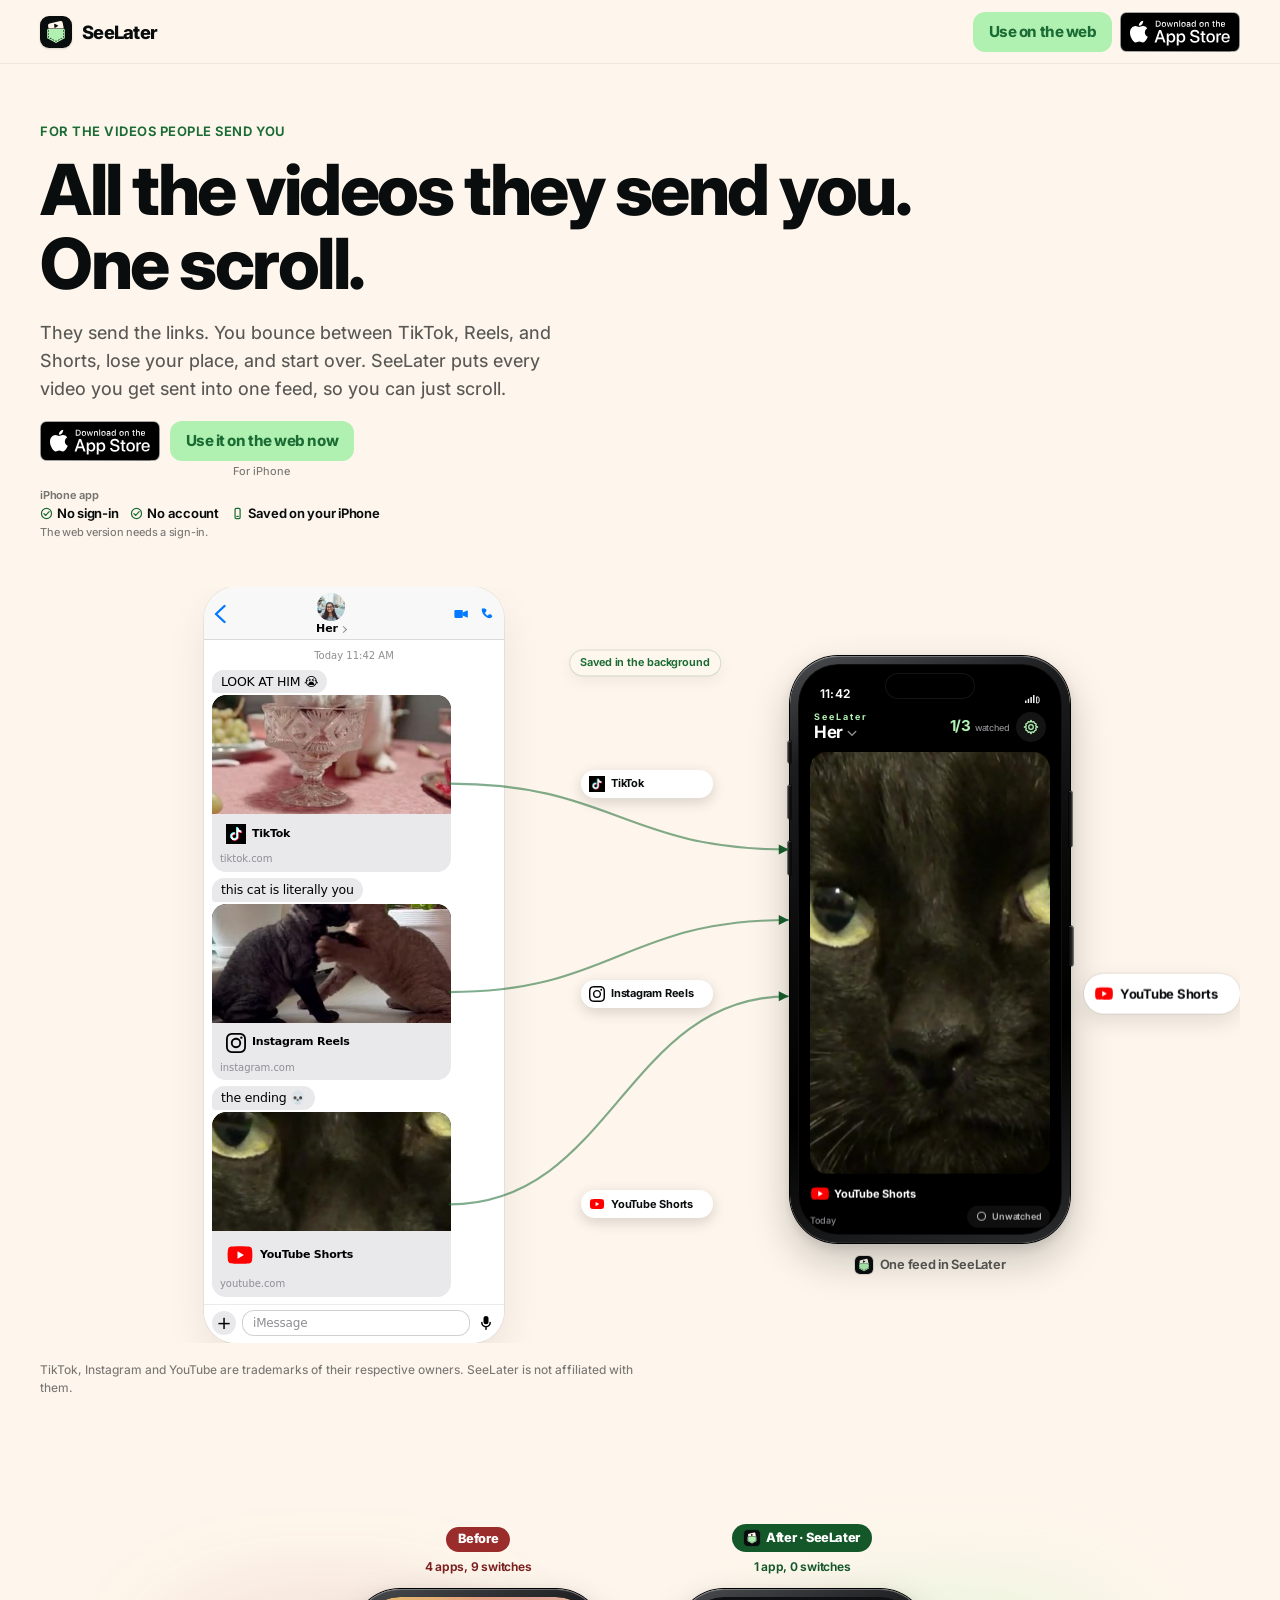
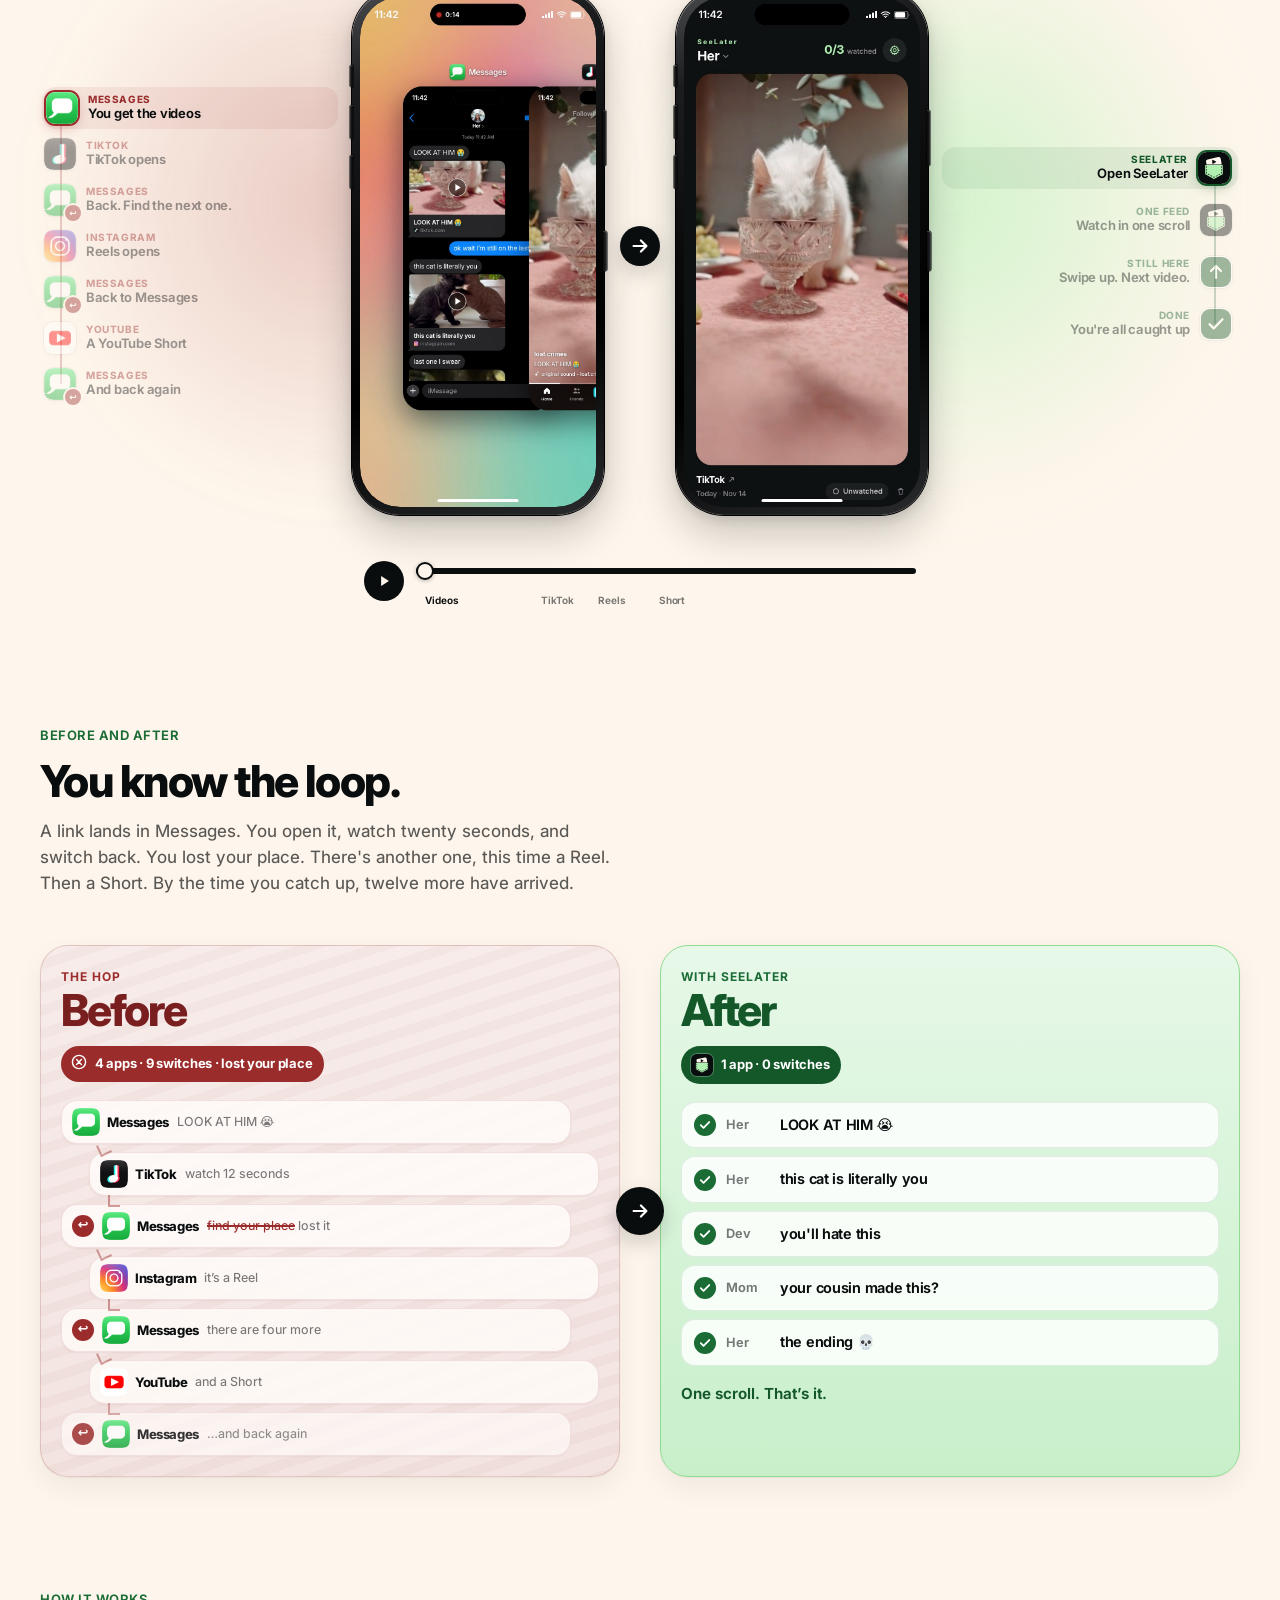
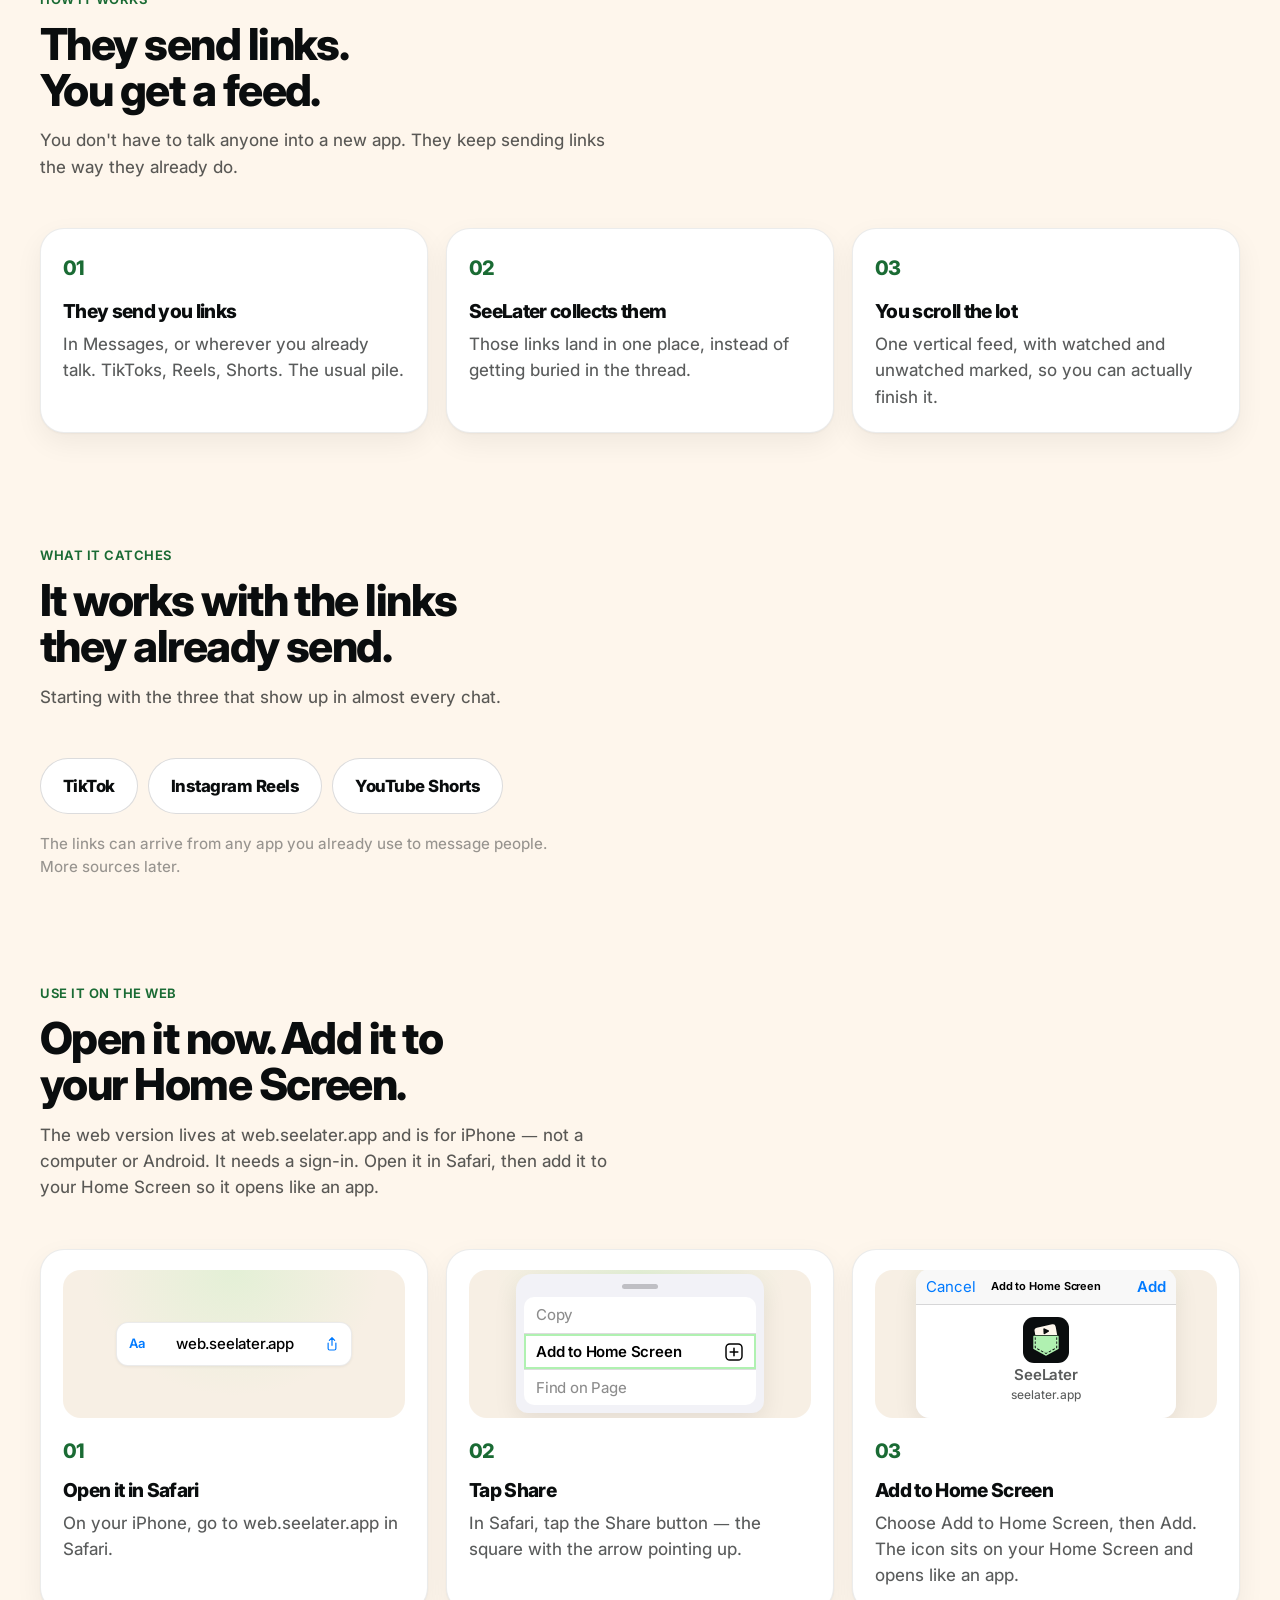
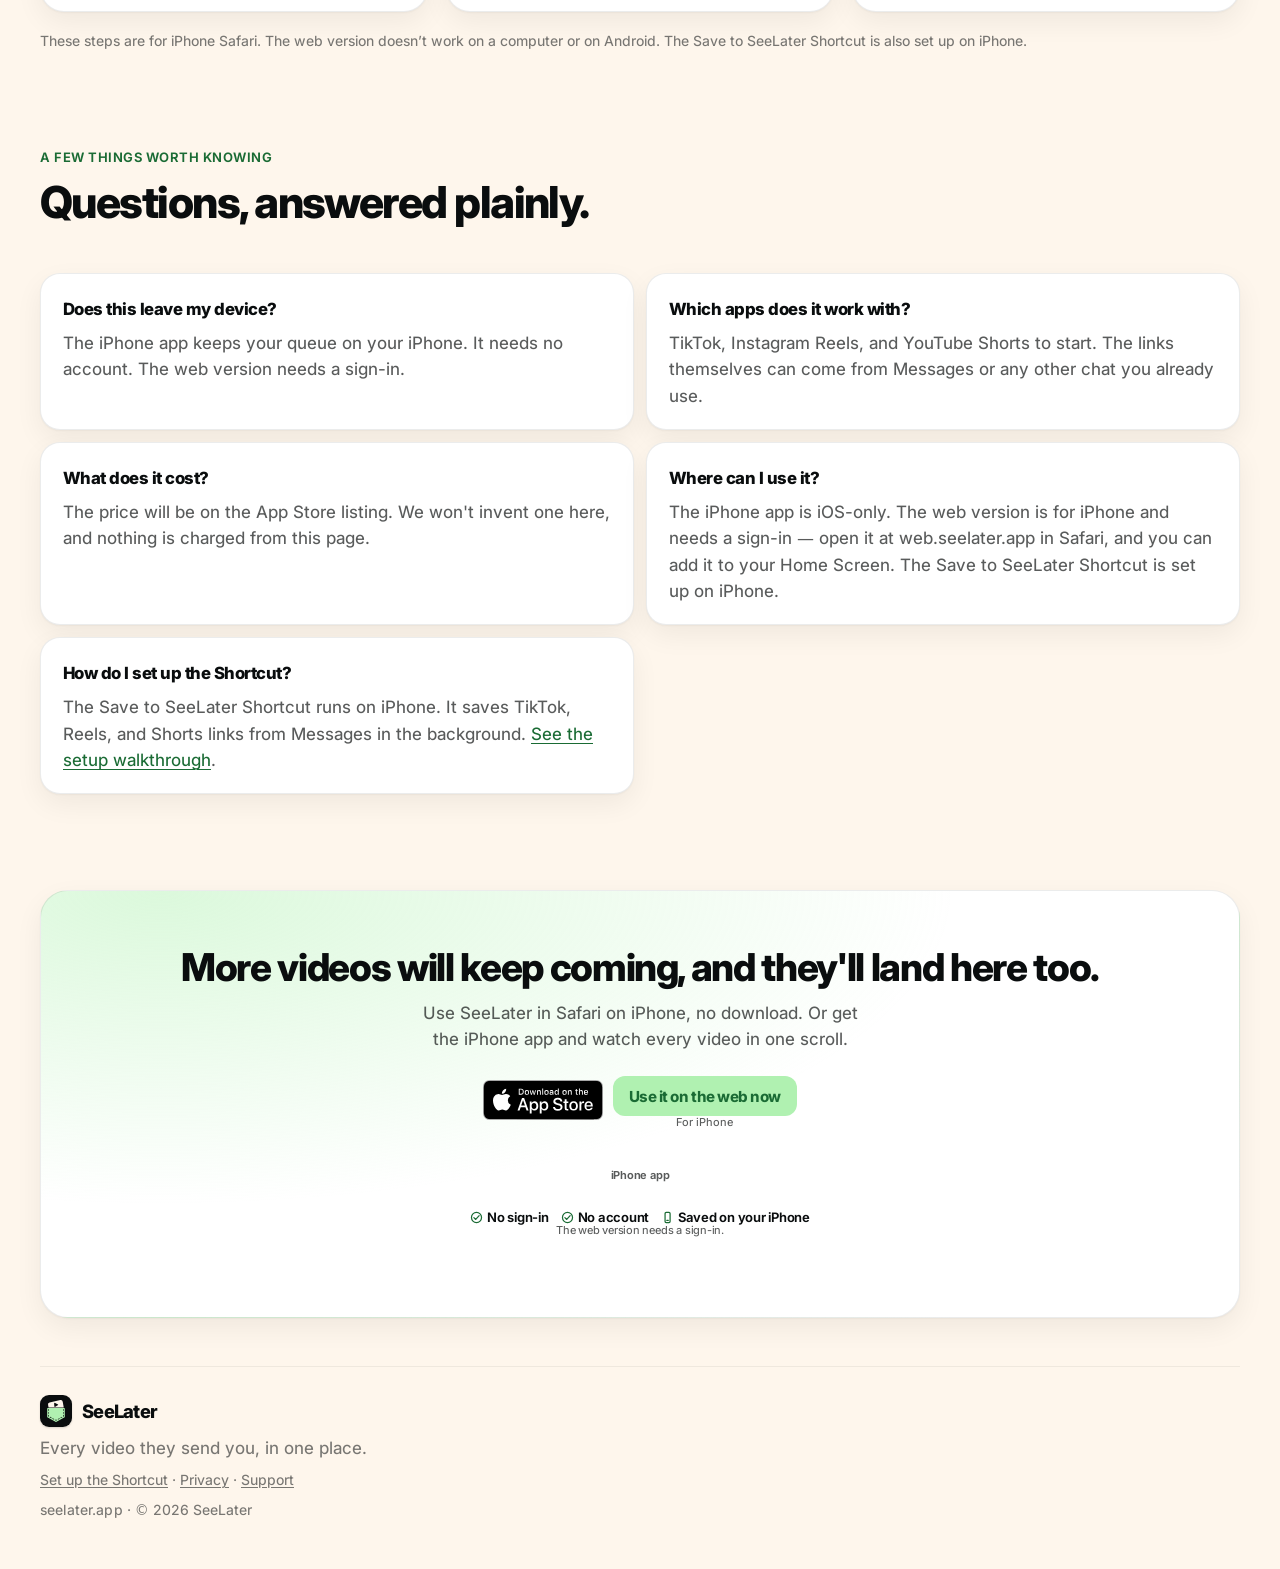
==== commit 0a44a9ec: "Publish loop scrubber, centered hop-story, sign-in disclaimer, and After thread-history videos" ====
--- a/index.html
+++ b/index.html
@@ -75,6 +75,7 @@
             </ul>
           </div>
           <p class="trust-note">The iPhone app needs no account and keeps your queue on your phone.</p>
+          <p class="trust-disclaimer">The web version needs a sign-in.</p>
         </div>
       </div>
 
@@ -416,7 +417,7 @@
               <div class="phone-screen">
                 <video
                   class="phone-video"
-                  src="media/demo_after_v3.mp4"
+                  src="media/demo_after_v4.mp4"
                   poster="media/poster_after_v3.jpg"
                  
                   muted
@@ -470,6 +471,35 @@
             </span>
           </li>
         </ol>
+      </div>
+
+      <div class="loop-scrub" id="loopScrub">
+        <button type="button" class="loop-scrub-play" id="loopScrubPlay" aria-label="Play the loop">
+          <svg class="loop-scrub-ic loop-scrub-ic-play" viewBox="0 0 20 20" width="16" height="16" aria-hidden="true"><path fill="currentColor" d="M6.4 3.8v12.4L16.2 10 6.4 3.8Z"/></svg>
+          <svg class="loop-scrub-ic loop-scrub-ic-pause" viewBox="0 0 20 20" width="16" height="16" aria-hidden="true" hidden><path fill="currentColor" d="M5.5 4h3.2v12H5.5V4Zm5.8 0H14.5v12h-3.2V4Z"/></svg>
+        </button>
+        <div class="loop-scrub-body">
+          <div class="loop-scrub-range-wrap">
+            <div class="loop-scrub-track" aria-hidden="true"></div>
+            <div class="loop-scrub-fill" id="loopScrubFill"></div>
+            <input
+              type="range"
+              class="loop-scrub-range"
+              id="loopScrubRange"
+              min="0"
+              max="40"
+              step="0.01"
+              value="0"
+              aria-label="Before and after loop position"
+            >
+          </div>
+          <div class="loop-scrub-ticks" aria-hidden="true">
+            <button type="button" class="loop-scrub-tick" data-start="0" style="left: 0%">Videos</button>
+            <button type="button" class="loop-scrub-tick" data-start="11" style="left: 27.5%">TikTok</button>
+            <button type="button" class="loop-scrub-tick" data-start="15.5" style="left: 38.75%">Reels</button>
+            <button type="button" class="loop-scrub-tick" data-start="20.5" style="left: 51.25%">Short</button>
+          </div>
+        </div>
       </div>
     </section>
 
@@ -608,7 +638,7 @@
     <section class="sources" id="sources">
       <div class="section-head">
         <p class="eyebrow">What it catches</p>
-        <h2>If they can send the link, that's the idea.</h2>
+        <h2>It works with the links they already send.</h2>
         <p>Starting with the three that show up in almost every chat.</p>
       </div>
       <ul class="source-list">
@@ -624,7 +654,7 @@
       <div class="section-head">
         <p class="eyebrow">Use it on the web</p>
         <h2>Open it now. Add it to your Home Screen.</h2>
-        <p>The web version lives at web.seelater.app and is for iPhone — not a computer or Android. Open it in Safari, then add it to your Home Screen so it opens like an app.</p>
+        <p>The web version lives at web.seelater.app and is for iPhone — not a computer or Android. It needs a sign-in. Open it in Safari, then add it to your Home Screen so it opens like an app.</p>
       </div>
       <ol class="web-grid">
         <li>
@@ -697,7 +727,7 @@
       <dl class="faq-list">
         <div>
           <dt>Does this leave my device?</dt>
-          <dd>The iPhone app keeps your queue on your iPhone. It needs no account.</dd>
+          <dd>The iPhone app keeps your queue on your iPhone. It needs no account. The web version needs a sign-in.</dd>
         </div>
         <div>
           <dt>Which apps does it work with?</dt>
@@ -709,7 +739,7 @@
         </div>
         <div>
           <dt>Where can I use it?</dt>
-          <dd>The iPhone app is iOS-only. The web version is for iPhone — open it at web.seelater.app in Safari, and you can add it to your Home Screen. The Save to SeeLater Shortcut is set up on iPhone.</dd>
+          <dd>The iPhone app is iOS-only. The web version is for iPhone and needs a sign-in — open it at web.seelater.app in Safari, and you can add it to your Home Screen. The Save to SeeLater Shortcut is set up on iPhone.</dd>
         </div>
         <div>
           <dt>How do I set up the Shortcut?</dt>
@@ -719,8 +749,8 @@
     </section>
 
     <section class="close">
-      <h2>The next pile is already on its way.</h2>
-      <p>Use SeeLater in Safari on iPhone, no download. Or get the iPhone app and watch the whole stack in one scroll.</p>
+      <h2>More videos will keep coming, and they'll land here too.</h2>
+      <p>Use SeeLater in Safari on iPhone, no download. Or get the iPhone app and watch every video in one scroll.</p>
       <div class="cta-row">
         <!-- TODO: replace href="#" with the App Store URL once the listing is live. -->
         <a class="store-badge" href="#">
@@ -759,6 +789,7 @@
           </ul>
         </div>
         <p class="trust-note">The iPhone app needs no account and keeps your queue on your phone.</p>
+        <p class="trust-disclaimer">The web version needs a sign-in.</p>
       </div>
     </section>
   </main>
@@ -775,6 +806,7 @@
 
   <script src="assets/hero-sync.js" defer></script>
   <script src="assets/hop-story.js" defer></script>
+  <script src="assets/loop-scrub.js" defer></script>
   <script src="assets/funnel.js" defer></script>
   <script src="assets/web-qr.js" defer></script>
 </body>
--- a/assets/styles.css
+++ b/assets/styles.css
@@ -1035,6 +1035,20 @@
 /* The three perks already say this. */
 .trust-note { display: none; }
 
+/* Subtle web-app caveat under the iPhone-app perks. Same type as "For iPhone". */
+.trust-disclaimer {
+  margin: 6px 0 0;
+  font-size: 0.6875rem;
+  line-height: 1.2;
+  font-weight: 450;
+  letter-spacing: -0.02em;
+  color: var(--cream-55);
+  white-space: nowrap;
+}
+.close .trust-disclaimer {
+  text-align: center;
+}
+
 .close .trust {
   margin: 16px auto 0;
   max-width: 28rem;
@@ -2489,6 +2503,7 @@
   padding: 5px 8px 5px 4px;
   border-radius: 14px;
   opacity: 0.4;
+  cursor: pointer;
   transform: translateX(0);
   transition:
     opacity 0.35s var(--ease),
@@ -2616,13 +2631,14 @@
   .hop-story-after { grid-column: 5; }
 
   .hop-story {
-    align-self: stretch;
+    align-self: center;
     display: flex;
     flex-direction: column;
     justify-content: flex-start;
     align-items: stretch;
-    /* Sit beside the bezel, not the Before/After labels */
-    padding-top: 52px;
+    /* Center on the phone bezels, not the labels (same offset as .hero-split). */
+    margin-top: 52px;
+    padding-top: 0;
     gap: 4px;
   }
   .hop-story .hop-step { width: 100%; box-sizing: border-box; }
@@ -2635,19 +2651,20 @@
   .hop-story-after::before {
     content: "";
     position: absolute;
-    left: 19px;
-    top: calc(52px + 18px);
-    bottom: 18px;
+    left: 20px;
+    top: 21px;
+    bottom: 21px;
     width: 2px;
     border-radius: 2px;
     pointer-events: none;
+    z-index: 0;
   }
   .hop-story-before::before {
     background: rgba(155, 44, 44, 0.22);
   }
   .hop-story-after::before {
     left: auto;
-    right: 19px;
+    right: 24px;
     background: rgba(20, 88, 42, 0.22);
   }
 
@@ -2811,3 +2828,183 @@
   }
   .hero-split { flex-shrink: 0; }
 }
+
+
+.hop-step:hover { opacity: 0.72; }
+.hop-step.is-active:hover { opacity: 1; }
+.hop-step:focus-visible {
+  outline: 2px solid var(--ink);
+  outline-offset: 2px;
+}
+
+/* Loop scrubber under the two phones */
+.loop-scrub {
+  display: flex;
+  align-items: center;
+  gap: 12px;
+  width: min(560px, calc(100% - 16px));
+  margin: 22px auto 0;
+  padding: 0 4px;
+  box-sizing: border-box;
+}
+.loop-scrub-play {
+  flex: 0 0 40px;
+  width: 40px;
+  height: 40px;
+  border: 0;
+  border-radius: 50%;
+  background: #0A0D0E;
+  color: #FEF6EC;
+  display: flex;
+  align-items: center;
+  justify-content: center;
+  cursor: pointer;
+  padding: 0;
+}
+.loop-scrub-play .loop-scrub-ic { display: block; }
+.loop-scrub-play .loop-scrub-ic-pause,
+.loop-scrub-play.is-playing .loop-scrub-ic-play,
+.loop-scrub-play .loop-scrub-ic[hidden] { display: none !important; }
+.loop-scrub-play.is-playing .loop-scrub-ic-pause { display: block !important; }
+.loop-scrub-play:hover { background: #1c2224; }
+.loop-scrub-play:focus-visible {
+  outline: 2px solid #0A0D0E;
+  outline-offset: 3px;
+}
+.loop-scrub-body {
+  flex: 1 1 auto;
+  min-width: 0;
+  display: flex;
+  flex-direction: column;
+  gap: 2px;
+}
+.loop-scrub-range-wrap {
+  position: relative;
+  height: 44px;
+  display: flex;
+  align-items: center;
+}
+.loop-scrub-track {
+  position: absolute;
+  left: 0;
+  right: 0;
+  top: 50%;
+  height: 6px;
+  transform: translateY(-50%);
+  border-radius: 99px;
+  background: #0A0D0E;
+  pointer-events: none;
+  z-index: 1;
+}
+.loop-scrub-fill {
+  position: absolute;
+  left: 0;
+  top: 50%;
+  height: 6px;
+  width: 0%;
+  transform: translateY(-50%);
+  border-radius: 99px;
+  background: linear-gradient(90deg, #9b2c2c 0%, #B0F1B1 100%);
+  pointer-events: none;
+  z-index: 2;
+  max-width: 100%;
+}
+.loop-scrub-range {
+  -webkit-appearance: none;
+  appearance: none;
+  width: 100%;
+  height: 44px;
+  margin: 0;
+  background: transparent;
+  position: relative;
+  z-index: 3;
+  cursor: pointer;
+}
+.loop-scrub-range:focus-visible {
+  outline: none;
+}
+.loop-scrub-range:focus-visible::-webkit-slider-thumb {
+  box-shadow: 0 0 0 3px #FEF6EC, 0 0 0 5px #0A0D0E;
+}
+.loop-scrub-range:focus-visible::-moz-range-thumb {
+  box-shadow: 0 0 0 3px #FEF6EC, 0 0 0 5px #0A0D0E;
+}
+.loop-scrub-range::-webkit-slider-runnable-track {
+  height: 6px;
+  background: transparent;
+  border-radius: 99px;
+}
+.loop-scrub-range::-moz-range-track {
+  height: 6px;
+  background: transparent;
+  border-radius: 99px;
+  border: 0;
+}
+.loop-scrub-range::-webkit-slider-thumb {
+  -webkit-appearance: none;
+  appearance: none;
+  width: 18px;
+  height: 18px;
+  margin-top: -6px;
+  border-radius: 50%;
+  background: #FEF6EC;
+  border: 2px solid #0A0D0E;
+  box-shadow: 0 1px 4px rgba(10, 13, 14, 0.28);
+  cursor: grab;
+}
+.loop-scrub-range::-moz-range-thumb {
+  width: 18px;
+  height: 18px;
+  border-radius: 50%;
+  background: #FEF6EC;
+  border: 2px solid #0A0D0E;
+  box-shadow: 0 1px 4px rgba(10, 13, 14, 0.28);
+  cursor: grab;
+}
+.loop-scrub-range:active::-webkit-slider-thumb,
+.loop-scrub-range:active::-moz-range-thumb { cursor: grabbing; }
+.loop-scrub-ticks {
+  position: relative;
+  height: 18px;
+  margin: 0 9px;
+}
+.loop-scrub-tick {
+  position: absolute;
+  top: 0;
+  transform: translateX(-50%);
+  border: 0;
+  background: none;
+  padding: 0;
+  margin: 0;
+  font: 650 0.625rem/1 var(--font);
+  letter-spacing: -0.01em;
+  color: var(--cream-55);
+  cursor: pointer;
+  white-space: nowrap;
+}
+.loop-scrub-tick:first-child { transform: translateX(0); }
+.loop-scrub-tick.is-current { color: var(--ink); }
+.loop-scrub-tick:hover,
+.loop-scrub-tick:focus-visible { color: var(--ink); }
+.loop-scrub-tick:focus-visible {
+  outline: 2px solid var(--ink);
+  outline-offset: 2px;
+  border-radius: 3px;
+}
+
+@media (max-width: 600px) {
+  .loop-scrub {
+    width: calc(100% - 8px);
+    margin-top: 16px;
+    gap: 8px;
+  }
+  .loop-scrub-play {
+    flex-basis: 44px;
+    width: 44px;
+    height: 44px;
+  }
+  .loop-scrub-tick[data-start="11"] {
+    /* TikTok and Reels sit too close on a narrow track. */
+    display: none;
+  }
+}
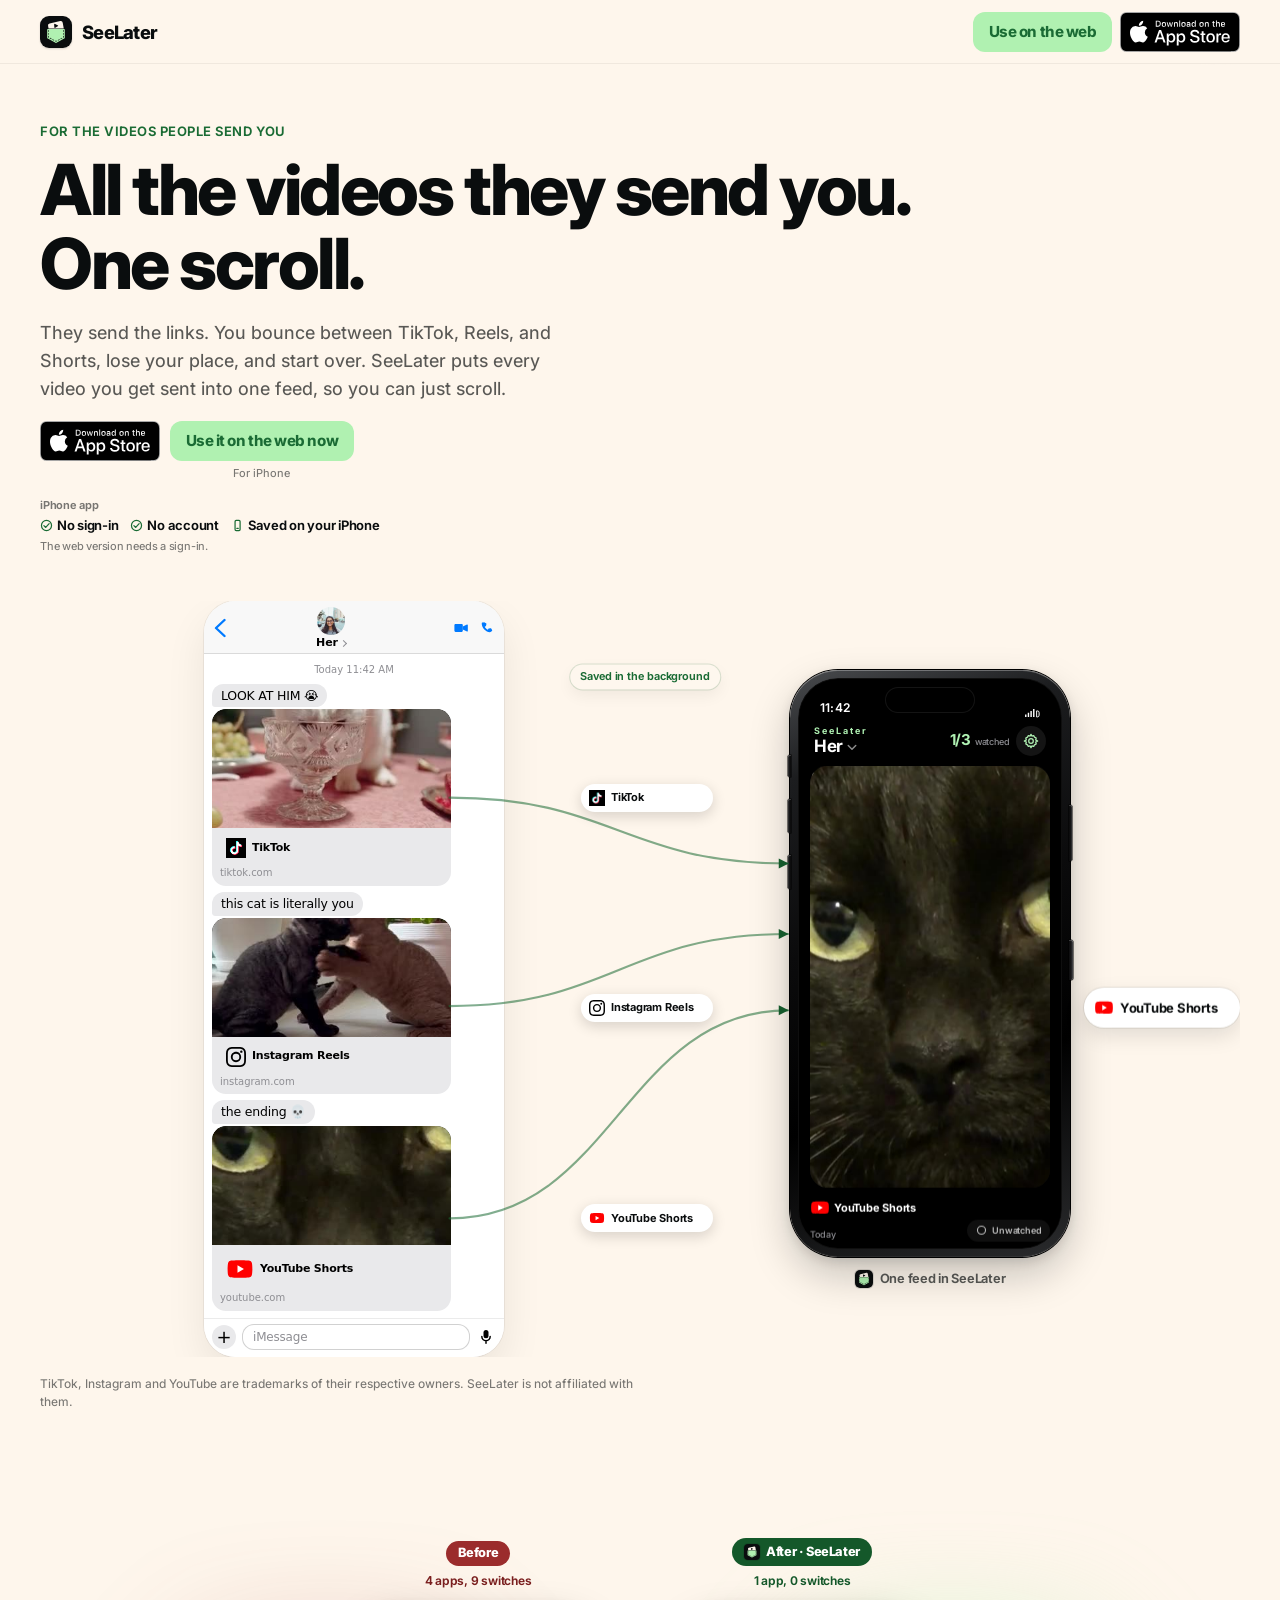
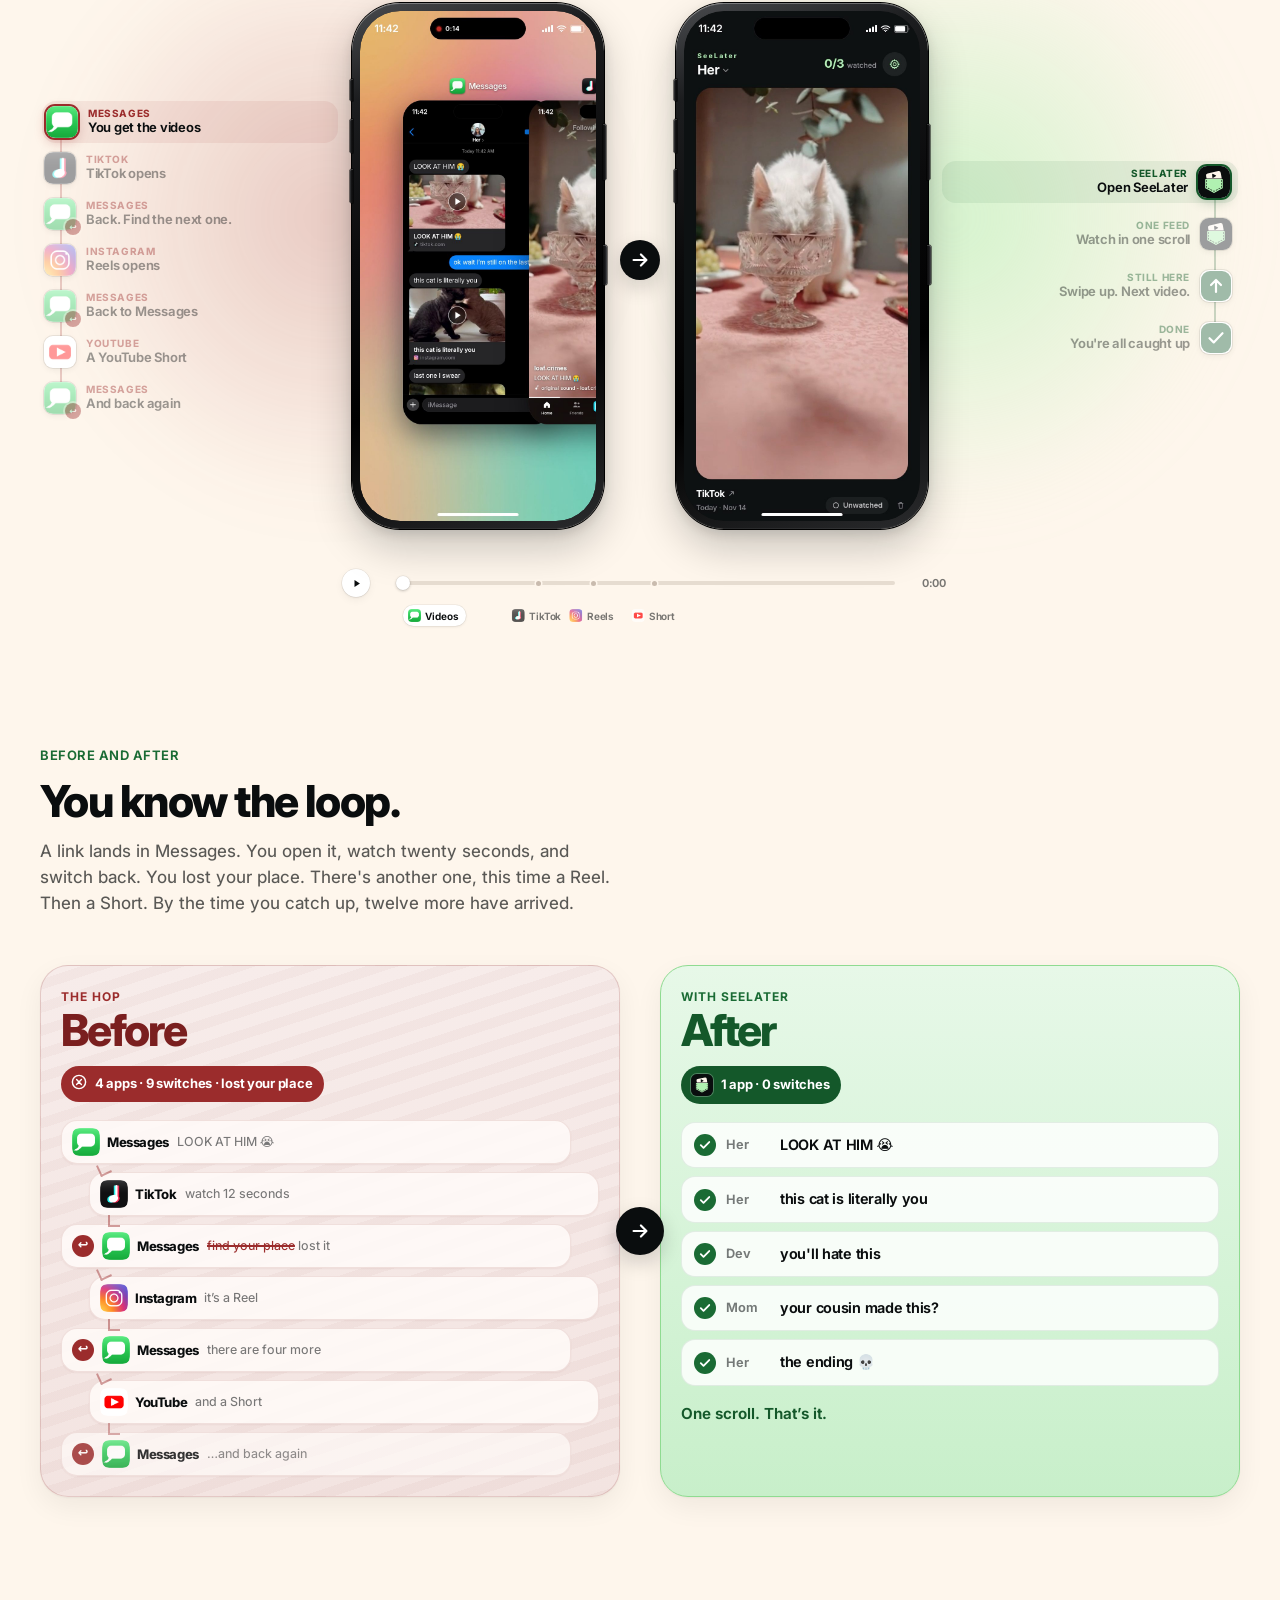
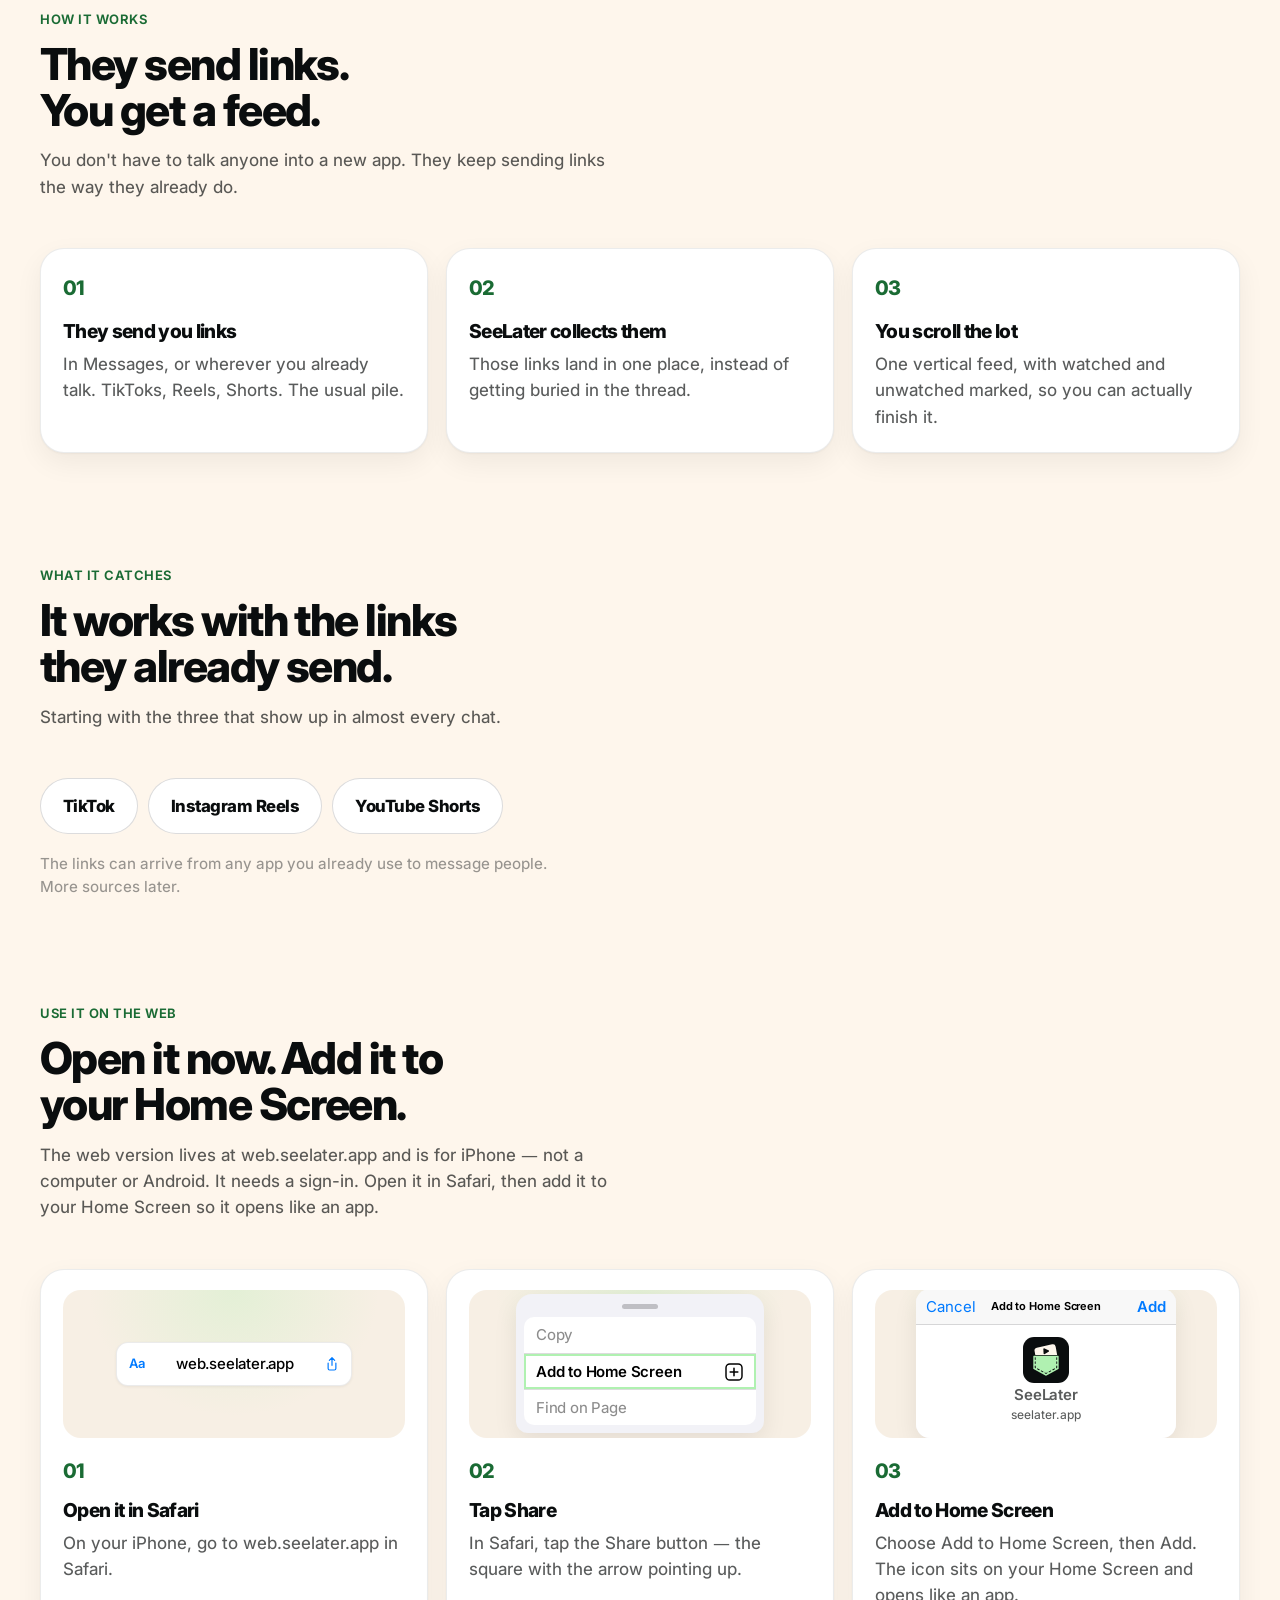
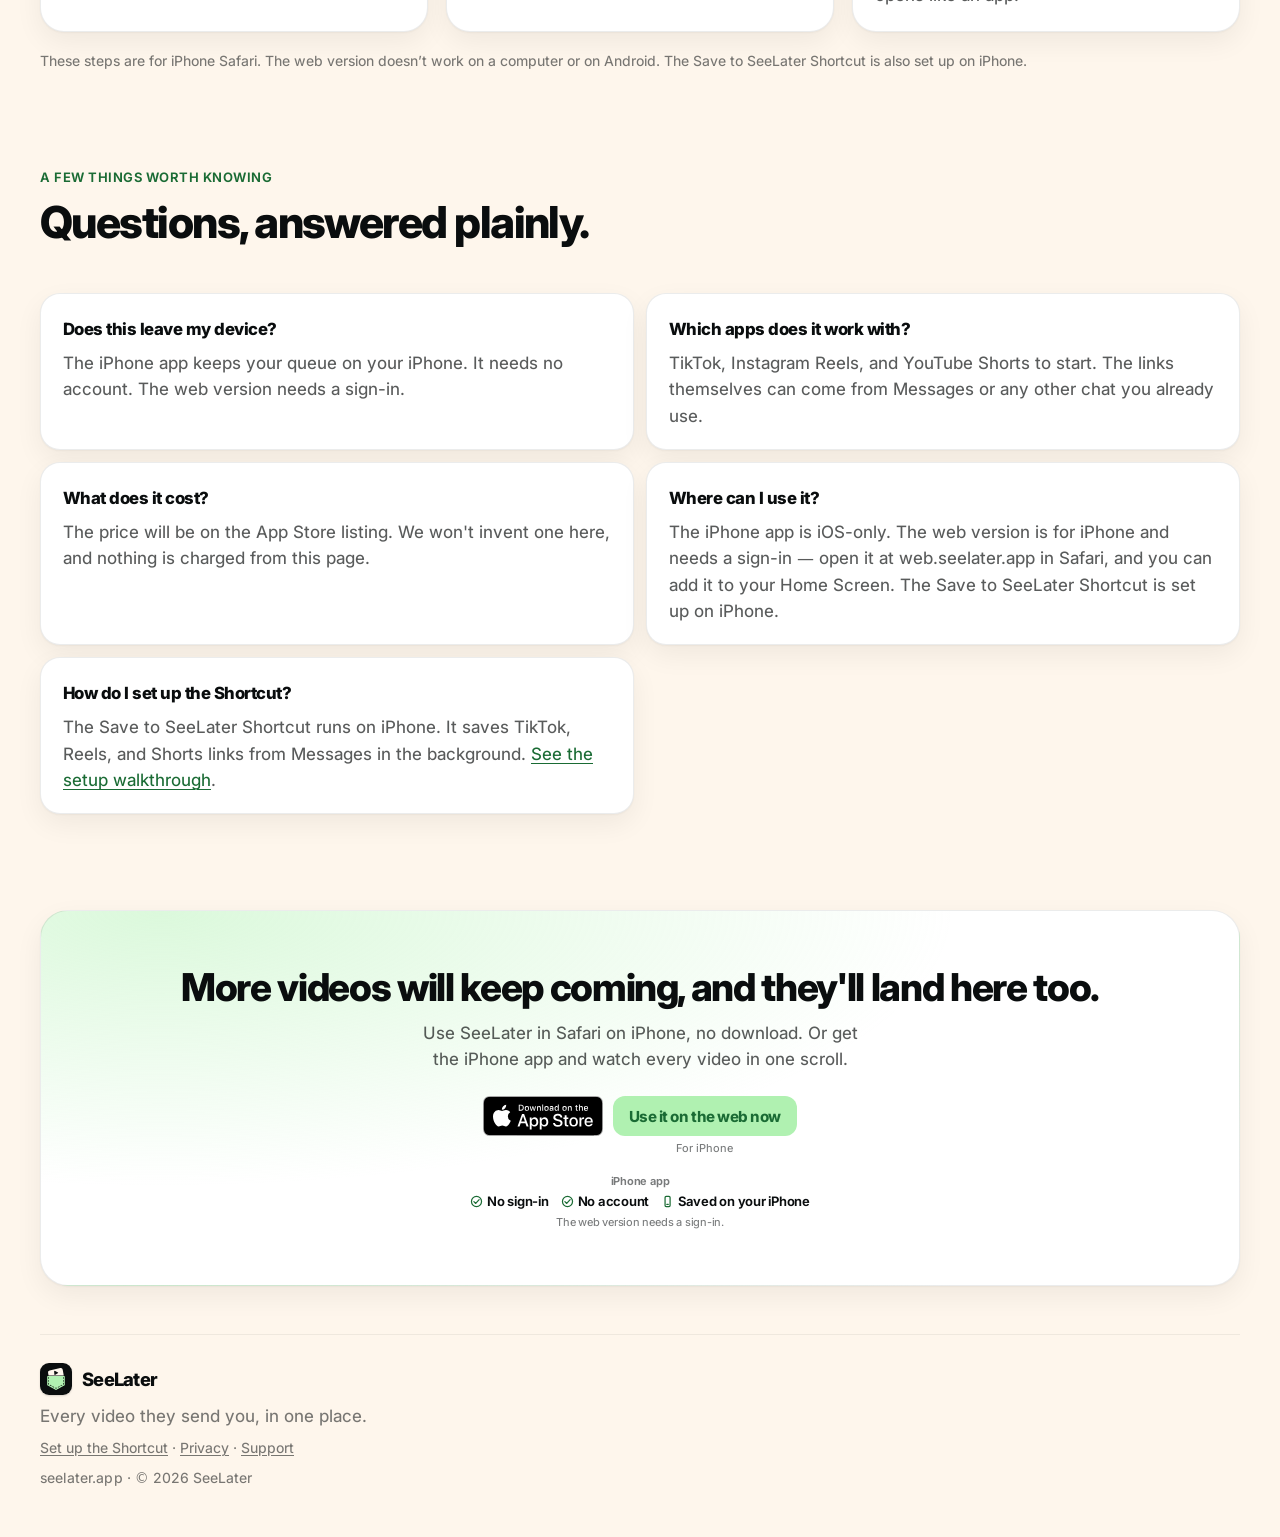
==== commit a5855163: "Publish redesigned loop scrubber, hop-story rail fix, and cleaned close CTA." ====
--- a/index.html
+++ b/index.html
@@ -475,13 +475,21 @@
 
       <div class="loop-scrub" id="loopScrub">
         <button type="button" class="loop-scrub-play" id="loopScrubPlay" aria-label="Play the loop">
-          <svg class="loop-scrub-ic loop-scrub-ic-play" viewBox="0 0 20 20" width="16" height="16" aria-hidden="true"><path fill="currentColor" d="M6.4 3.8v12.4L16.2 10 6.4 3.8Z"/></svg>
-          <svg class="loop-scrub-ic loop-scrub-ic-pause" viewBox="0 0 20 20" width="16" height="16" aria-hidden="true" hidden><path fill="currentColor" d="M5.5 4h3.2v12H5.5V4Zm5.8 0H14.5v12h-3.2V4Z"/></svg>
+          <svg class="loop-scrub-ic loop-scrub-ic-play" viewBox="0 0 20 20" width="12" height="12" aria-hidden="true"><path fill="currentColor" d="M6.4 3.8v12.4L16.2 10 6.4 3.8Z"/></svg>
+          <svg class="loop-scrub-ic loop-scrub-ic-pause" viewBox="0 0 20 20" width="12" height="12" aria-hidden="true" hidden><path fill="currentColor" d="M5.5 4h3.2v12H5.5V4Zm5.8 0H14.5v12h-3.2V4Z"/></svg>
         </button>
         <div class="loop-scrub-body">
           <div class="loop-scrub-range-wrap">
-            <div class="loop-scrub-track" aria-hidden="true"></div>
-            <div class="loop-scrub-fill" id="loopScrubFill"></div>
+            <div class="loop-scrub-metric" aria-hidden="true">
+              <div class="loop-scrub-track"></div>
+              <div class="loop-scrub-fill" id="loopScrubFill"></div>
+              <div class="loop-scrub-dots">
+                <span class="loop-scrub-dot" style="left: 0%"></span>
+                <span class="loop-scrub-dot" style="left: 27.5%"></span>
+                <span class="loop-scrub-dot" style="left: 38.75%"></span>
+                <span class="loop-scrub-dot" style="left: 51.25%"></span>
+              </div>
+            </div>
             <input
               type="range"
               class="loop-scrub-range"
@@ -494,12 +502,25 @@
             >
           </div>
           <div class="loop-scrub-ticks" aria-hidden="true">
-            <button type="button" class="loop-scrub-tick" data-start="0" style="left: 0%">Videos</button>
-            <button type="button" class="loop-scrub-tick" data-start="11" style="left: 27.5%">TikTok</button>
-            <button type="button" class="loop-scrub-tick" data-start="15.5" style="left: 38.75%">Reels</button>
-            <button type="button" class="loop-scrub-tick" data-start="20.5" style="left: 51.25%">Short</button>
-          </div>
-        </div>
+            <button type="button" class="loop-scrub-tick" data-start="0" style="left: 0%">
+              <img src="assets/img/icons/messages.png" width="14" height="14" alt="">
+              <span>Videos</span>
+            </button>
+            <button type="button" class="loop-scrub-tick" data-start="11" style="left: 27.5%">
+              <img src="assets/img/icons/tiktok.png" width="14" height="14" alt="">
+              <span>TikTok</span>
+            </button>
+            <button type="button" class="loop-scrub-tick" data-start="15.5" style="left: 38.75%">
+              <img src="assets/img/icons/instagram.png" width="14" height="14" alt="">
+              <span>Reels</span>
+            </button>
+            <button type="button" class="loop-scrub-tick" data-start="20.5" style="left: 51.25%">
+              <img src="assets/img/icons/youtube.png" width="14" height="14" alt="">
+              <span>Short</span>
+            </button>
+          </div>
+        </div>
+        <span class="loop-scrub-time" id="loopScrubTime" aria-hidden="true">0:00</span>
       </div>
     </section>
 
--- a/assets/styles.css
+++ b/assets/styles.css
@@ -786,7 +786,7 @@
   font-size: clamp(1.7rem, 4vw, 2.4rem);
 }
 
-.close p {
+.close > p {
   margin: 0 auto 24px;
   max-width: 28rem;
   color: var(--cream-70);
@@ -973,11 +973,11 @@
   .hop-path li.is-shift { margin-left: 18px; width: calc(100% - 18px); }
 }
 
-.close .store-badge { margin-top: 4px; }
+.close .store-badge { margin-top: 0; }
 
 /* Trust row under Download buttons */
 .trust {
-  margin-top: 6px;
+  margin-top: 20px;
   max-width: 34rem;
 }
 
@@ -986,7 +986,7 @@
   flex-direction: column;
   flex-wrap: nowrap;
   align-items: flex-start;
-  gap: 6px;
+  gap: 8px;
 }
 
 .trust-label {
@@ -1037,7 +1037,7 @@
 
 /* Subtle web-app caveat under the iPhone-app perks. Same type as "For iPhone". */
 .trust-disclaimer {
-  margin: 6px 0 0;
+  margin: 8px 0 0;
   font-size: 0.6875rem;
   line-height: 1.2;
   font-weight: 450;
@@ -1050,7 +1050,7 @@
 }
 
 .close .trust {
-  margin: 16px auto 0;
+  margin: 20px auto 0;
   max-width: 28rem;
 }
 
@@ -1061,7 +1061,7 @@
 }
 
 @media (max-width: 430px) {
-  .trust { margin-top: 2px; }
+  .trust { margin-top: 20px; }
   .trust-pills { gap: 6px 8px; }
   .trust-pills li { font-size: 0.6875rem; }
   .trust-label { font-size: 0.6875rem; }
@@ -1126,7 +1126,7 @@
   flex-wrap: nowrap;
   align-items: flex-start;
   gap: 10px;
-  margin: 0 0 12px;
+  margin: 0;
 }
 
 .cta-row .store-badge {
@@ -1150,7 +1150,7 @@
 }
 
 .web-cta-note {
-  margin: 4px 0 0;
+  margin: 6px 0 0;
   font-size: 0.6875rem;
   line-height: 1.2;
   color: var(--cream-55);
@@ -1158,7 +1158,7 @@
   white-space: nowrap;
 }
 
-.close .cta-row { margin: 4px 0 8px; }
+.close .cta-row { margin: 0; }
 
 @media (min-width: 860px) {
   .nav-link-short { display: none; }
@@ -1432,7 +1432,7 @@
     width: 100%;
     padding: 0 12px;
   }
-  .trust { margin-top: 2px; }
+  .trust { margin-top: 20px; }
   .trust-pills li { font-size: 0.75rem; }
   .trust-pills svg { width: 12px; height: 12px; }
 }
@@ -2502,19 +2502,25 @@
   margin: 0;
   padding: 5px 8px 5px 4px;
   border-radius: 14px;
-  opacity: 0.4;
   cursor: pointer;
   transform: translateX(0);
   transition:
-    opacity 0.35s var(--ease),
     transform 0.35s var(--ease),
     background 0.35s var(--ease),
     box-shadow 0.35s var(--ease);
 }
 
 .hop-step.is-active {
-  opacity: 1;
   transform: translateX(2px);
+}
+
+.hop-step:not(.is-active) .hop-step-icon img,
+.hop-step:not(.is-active) .hop-step-icon svg,
+.hop-step:not(.is-active) .hop-step-app,
+.hop-step:not(.is-active) .hop-step-cap,
+.hop-step:not(.is-active) .hop-step-return {
+  opacity: 0.4;
+  transition: opacity 0.35s var(--ease);
 }
 
 .hop-step-icon {
@@ -2524,6 +2530,8 @@
   flex: 0 0 32px;
   border-radius: 9px;
   background: #fff;
+  isolation: isolate;
+  z-index: 1;
   box-shadow:
     0 0 0 1px rgba(10, 13, 14, 0.08),
     0 2px 6px rgba(10, 13, 14, 0.06);
@@ -2596,8 +2604,17 @@
 
 .hop-story-before.is-static .hop-step,
 .hop-story-after.is-static .hop-step {
+  transform: none;
+}
+.hop-story-before.is-static .hop-step .hop-step-icon img,
+.hop-story-before.is-static .hop-step .hop-step-icon svg,
+.hop-story-before.is-static .hop-step .hop-step-app,
+.hop-story-before.is-static .hop-step .hop-step-cap,
+.hop-story-after.is-static .hop-step .hop-step-icon img,
+.hop-story-after.is-static .hop-step .hop-step-icon svg,
+.hop-story-after.is-static .hop-step .hop-step-app,
+.hop-story-after.is-static .hop-step .hop-step-cap {
   opacity: 0.92;
-  transform: none;
 }
 
 .hop-story-before.is-static .hop-step-icon,
@@ -2734,11 +2751,15 @@
     gap: 0;
     padding: 2px 5px;
     margin: 0;
-    opacity: 0.38;
     transform: none;
     border-radius: 12px;
     position: relative;
     background: transparent;
+  }
+  .hop-story-before .hop-step:not(.is-active) .hop-step-icon img,
+  .hop-story-before .hop-step:not(.is-active) .hop-step-icon svg,
+  .hop-story-before .hop-step:not(.is-active) .hop-step-return {
+    opacity: 0.38;
   }
 
   .hop-story-before .hop-step + .hop-step::before {
@@ -2777,11 +2798,14 @@
   .hop-story-before .hop-step-cap { display: none; }
 
   .hop-story-before .hop-step.is-active {
-    opacity: 1;
     background: transparent;
   }
 
-  .hop-story-before.is-static .hop-step { opacity: 0.85; }
+  .hop-story-before.is-static .hop-step { opacity: 1; }
+  .hop-story-before.is-static .hop-step .hop-step-icon img,
+  .hop-story-before.is-static .hop-step .hop-step-icon svg {
+    opacity: 0.85;
+  }
   .hop-story.is-static + .hop-story-live { opacity: 0.85; }
 }
 
@@ -2830,8 +2854,13 @@
 }
 
 
-.hop-step:hover { opacity: 0.72; }
-.hop-step.is-active:hover { opacity: 1; }
+.hop-step:not(.is-active):hover .hop-step-icon img,
+.hop-step:not(.is-active):hover .hop-step-icon svg,
+.hop-step:not(.is-active):hover .hop-step-app,
+.hop-step:not(.is-active):hover .hop-step-cap,
+.hop-step:not(.is-active):hover .hop-step-return {
+  opacity: 0.72;
+}
 .hop-step:focus-visible {
   outline: 2px solid var(--ink);
   outline-offset: 2px;
@@ -2839,75 +2868,131 @@
 
 /* Loop scrubber under the two phones */
 .loop-scrub {
-  display: flex;
-  align-items: center;
-  gap: 12px;
-  width: min(560px, calc(100% - 16px));
-  margin: 22px auto 0;
+  display: grid;
+  grid-template-columns: 44px minmax(0, 1fr) auto;
+  grid-template-rows: 44px auto;
+  column-gap: 18px;
+  row-gap: 0;
+  align-items: center;
+  width: min(620px, calc(100% - 16px));
+  margin: 20px auto 0;
   padding: 0 4px;
   box-sizing: border-box;
 }
+.loop-scrub-body { display: contents; }
+.loop-scrub-play { grid-column: 1; grid-row: 1; }
+.loop-scrub-range-wrap { grid-column: 2; grid-row: 1; }
+.loop-scrub-ticks { grid-column: 2; grid-row: 2; }
+.loop-scrub-time { grid-column: 3; grid-row: 1; }
 .loop-scrub-play {
-  flex: 0 0 40px;
-  width: 40px;
-  height: 40px;
+  flex: 0 0 44px;
+  width: 44px;
+  height: 44px;
   border: 0;
   border-radius: 50%;
-  background: #0A0D0E;
-  color: #FEF6EC;
+  background: transparent;
+  color: var(--ink);
   display: flex;
   align-items: center;
   justify-content: center;
   cursor: pointer;
   padding: 0;
-}
-.loop-scrub-play .loop-scrub-ic { display: block; }
+  position: relative;
+}
+.loop-scrub-play::before {
+  content: "";
+  position: absolute;
+  width: 28px;
+  height: 28px;
+  border-radius: 50%;
+  background: #fff;
+  box-shadow:
+    0 0 0 0.5px rgba(10, 13, 14, 0.10),
+    0 1px 2px rgba(10, 13, 14, 0.06),
+    0 3px 8px rgba(10, 13, 14, 0.05);
+  transition: background 0.2s var(--ease), box-shadow 0.2s var(--ease);
+}
+.loop-scrub-play:hover::before,
+.loop-scrub-play:focus-visible::before {
+  background: #F7EFE4;
+  box-shadow:
+    0 0 0 0.5px rgba(10, 13, 14, 0.14),
+    0 2px 6px rgba(10, 13, 14, 0.08);
+}
+.loop-scrub-play:focus-visible {
+  outline: 2px solid var(--ink);
+  outline-offset: 2px;
+}
+.loop-scrub-play .loop-scrub-ic {
+  position: relative;
+  z-index: 1;
+  display: block;
+  width: 11px;
+  height: 11px;
+}
+.loop-scrub-play .loop-scrub-ic-play { margin-left: 1px; }
 .loop-scrub-play .loop-scrub-ic-pause,
 .loop-scrub-play.is-playing .loop-scrub-ic-play,
 .loop-scrub-play .loop-scrub-ic[hidden] { display: none !important; }
 .loop-scrub-play.is-playing .loop-scrub-ic-pause { display: block !important; }
-.loop-scrub-play:hover { background: #1c2224; }
-.loop-scrub-play:focus-visible {
-  outline: 2px solid #0A0D0E;
-  outline-offset: 3px;
-}
-.loop-scrub-body {
-  flex: 1 1 auto;
-  min-width: 0;
-  display: flex;
-  flex-direction: column;
-  gap: 2px;
-}
+
 .loop-scrub-range-wrap {
   position: relative;
   height: 44px;
-  display: flex;
-  align-items: center;
+  min-width: 0;
+  display: flex;
+  align-items: center;
+}
+/* Inset to the native range thumb travel so dots, fill, labels, and thumb share one metric. */
+.loop-scrub-metric {
+  position: absolute;
+  left: 7px;
+  right: 7px;
+  top: 0;
+  bottom: 0;
+  pointer-events: none;
+  z-index: 3;
 }
 .loop-scrub-track {
   position: absolute;
   left: 0;
   right: 0;
   top: 50%;
-  height: 6px;
+  height: 4px;
   transform: translateY(-50%);
   border-radius: 99px;
-  background: #0A0D0E;
-  pointer-events: none;
+  background: #E6DCD0;
   z-index: 1;
 }
 .loop-scrub-fill {
   position: absolute;
   left: 0;
   top: 50%;
-  height: 6px;
+  height: 4px;
   width: 0%;
   transform: translateY(-50%);
   border-radius: 99px;
-  background: linear-gradient(90deg, #9b2c2c 0%, #B0F1B1 100%);
-  pointer-events: none;
+  background: #0A0D0E;
   z-index: 2;
   max-width: 100%;
+}
+.loop-scrub-dots {
+  position: absolute;
+  left: 0;
+  right: 0;
+  top: 50%;
+  height: 0;
+  z-index: 3;
+}
+.loop-scrub-dot {
+  position: absolute;
+  top: 0;
+  width: 5px;
+  height: 5px;
+  margin: -2.5px 0 0 -2.5px;
+  border-radius: 50%;
+  background: #C9BBAE;
+  box-shadow: 0 0 0 1.5px #FEF6EC;
 }
 .loop-scrub-range {
   -webkit-appearance: none;
@@ -2917,25 +3002,23 @@
   margin: 0;
   background: transparent;
   position: relative;
-  z-index: 3;
+  z-index: 4;
   cursor: pointer;
 }
-.loop-scrub-range:focus-visible {
-  outline: none;
-}
+.loop-scrub-range:focus-visible { outline: none; }
 .loop-scrub-range:focus-visible::-webkit-slider-thumb {
-  box-shadow: 0 0 0 3px #FEF6EC, 0 0 0 5px #0A0D0E;
+  box-shadow: 0 0 0 3px #FEF6EC, 0 0 0 5px #0A0D0E, 0 1px 4px rgba(10, 13, 14, 0.22);
 }
 .loop-scrub-range:focus-visible::-moz-range-thumb {
-  box-shadow: 0 0 0 3px #FEF6EC, 0 0 0 5px #0A0D0E;
+  box-shadow: 0 0 0 3px #FEF6EC, 0 0 0 5px #0A0D0E, 0 1px 4px rgba(10, 13, 14, 0.22);
 }
 .loop-scrub-range::-webkit-slider-runnable-track {
-  height: 6px;
+  height: 4px;
   background: transparent;
   border-radius: 99px;
 }
 .loop-scrub-range::-moz-range-track {
-  height: 6px;
+  height: 4px;
   background: transparent;
   border-radius: 99px;
   border: 0;
@@ -2943,68 +3026,128 @@
 .loop-scrub-range::-webkit-slider-thumb {
   -webkit-appearance: none;
   appearance: none;
-  width: 18px;
-  height: 18px;
-  margin-top: -6px;
+  width: 14px;
+  height: 14px;
+  margin-top: -5px;
   border-radius: 50%;
-  background: #FEF6EC;
-  border: 2px solid #0A0D0E;
-  box-shadow: 0 1px 4px rgba(10, 13, 14, 0.28);
+  background: #fff;
+  border: 0;
+  box-shadow:
+    0 0 0 0.5px rgba(10, 13, 14, 0.08),
+    0 1px 3px rgba(10, 13, 14, 0.22);
   cursor: grab;
+  transition: box-shadow 0.18s var(--ease), transform 0.18s var(--ease);
 }
 .loop-scrub-range::-moz-range-thumb {
-  width: 18px;
-  height: 18px;
+  width: 14px;
+  height: 14px;
   border-radius: 50%;
-  background: #FEF6EC;
-  border: 2px solid #0A0D0E;
-  box-shadow: 0 1px 4px rgba(10, 13, 14, 0.28);
+  background: #fff;
+  border: 0;
+  box-shadow:
+    0 0 0 0.5px rgba(10, 13, 14, 0.08),
+    0 1px 3px rgba(10, 13, 14, 0.22);
   cursor: grab;
-}
-.loop-scrub-range:active::-webkit-slider-thumb,
-.loop-scrub-range:active::-moz-range-thumb { cursor: grabbing; }
+  transition: box-shadow 0.18s var(--ease), transform 0.18s var(--ease);
+}
+.loop-scrub-range:hover::-webkit-slider-thumb,
+.loop-scrub.is-dragging .loop-scrub-range::-webkit-slider-thumb,
+.loop-scrub-range:active::-webkit-slider-thumb {
+  transform: scale(1.22);
+  box-shadow:
+    0 0 0 0.5px rgba(10, 13, 14, 0.08),
+    0 2px 8px rgba(10, 13, 14, 0.28);
+  cursor: grabbing;
+}
+.loop-scrub-range:hover::-moz-range-thumb,
+.loop-scrub.is-dragging .loop-scrub-range::-moz-range-thumb,
+.loop-scrub-range:active::-moz-range-thumb {
+  transform: scale(1.22);
+  box-shadow:
+    0 0 0 0.5px rgba(10, 13, 14, 0.08),
+    0 2px 8px rgba(10, 13, 14, 0.28);
+  cursor: grabbing;
+}
 .loop-scrub-ticks {
   position: relative;
-  height: 18px;
-  margin: 0 9px;
+  height: 28px;
+  margin: 0 7px; /* same inset as .loop-scrub-metric so labels sit under the dots */
 }
 .loop-scrub-tick {
   position: absolute;
   top: 0;
   transform: translateX(-50%);
+  display: inline-flex;
+  align-items: center;
+  gap: 4px;
   border: 0;
   background: none;
-  padding: 0;
-  margin: 0;
+  padding: 4px 8px 4px 5px;
+  margin: 0;
+  border-radius: 999px;
   font: 650 0.625rem/1 var(--font);
   letter-spacing: -0.01em;
   color: var(--cream-55);
   cursor: pointer;
   white-space: nowrap;
 }
-.loop-scrub-tick:first-child { transform: translateX(0); }
-.loop-scrub-tick.is-current { color: var(--ink); }
+.loop-scrub-tick:first-child {
+  /* Left-align to the first tick so "Videos" never runs under the play button. */
+  transform: translateX(0);
+}
+.loop-scrub-tick img {
+  width: 13px;
+  height: 13px;
+  border-radius: 3px;
+  object-fit: cover;
+  opacity: 0.7;
+}
+.loop-scrub-tick.is-current {
+  color: var(--ink);
+  background: #fff;
+  box-shadow:
+    0 0 0 0.5px rgba(10, 13, 14, 0.08),
+    0 1px 3px rgba(10, 13, 14, 0.08);
+}
+.loop-scrub-tick.is-current img { opacity: 1; }
 .loop-scrub-tick:hover,
 .loop-scrub-tick:focus-visible { color: var(--ink); }
 .loop-scrub-tick:focus-visible {
   outline: 2px solid var(--ink);
   outline-offset: 2px;
-  border-radius: 3px;
+}
+
+.loop-scrub-time {
+  min-width: 2.4em;
+  height: 44px;
+  display: flex;
+  align-items: center;
+  justify-content: flex-end;
+  font: 650 0.6875rem/1 var(--font);
+  font-variant-numeric: tabular-nums;
+  letter-spacing: -0.02em;
+  color: var(--cream-55);
+  text-align: right;
 }
 
 @media (max-width: 600px) {
   .loop-scrub {
     width: calc(100% - 8px);
     margin-top: 16px;
-    gap: 8px;
-  }
-  .loop-scrub-play {
-    flex-basis: 44px;
-    width: 44px;
-    height: 44px;
-  }
-  .loop-scrub-tick[data-start="11"] {
-    /* TikTok and Reels sit too close on a narrow track. */
+    column-gap: 16px;
+  }
+  /* Too tight for four labels. Keep every tick as a hit target; show only the active pill. */
+  .loop-scrub-tick:not(.is-current) {
+    width: 28px;
+    height: 28px;
+    padding: 0;
+    background: none;
+    box-shadow: none;
+    overflow: hidden;
+    color: transparent;
+  }
+  .loop-scrub-tick:not(.is-current) img,
+  .loop-scrub-tick:not(.is-current) span {
     display: none;
   }
 }
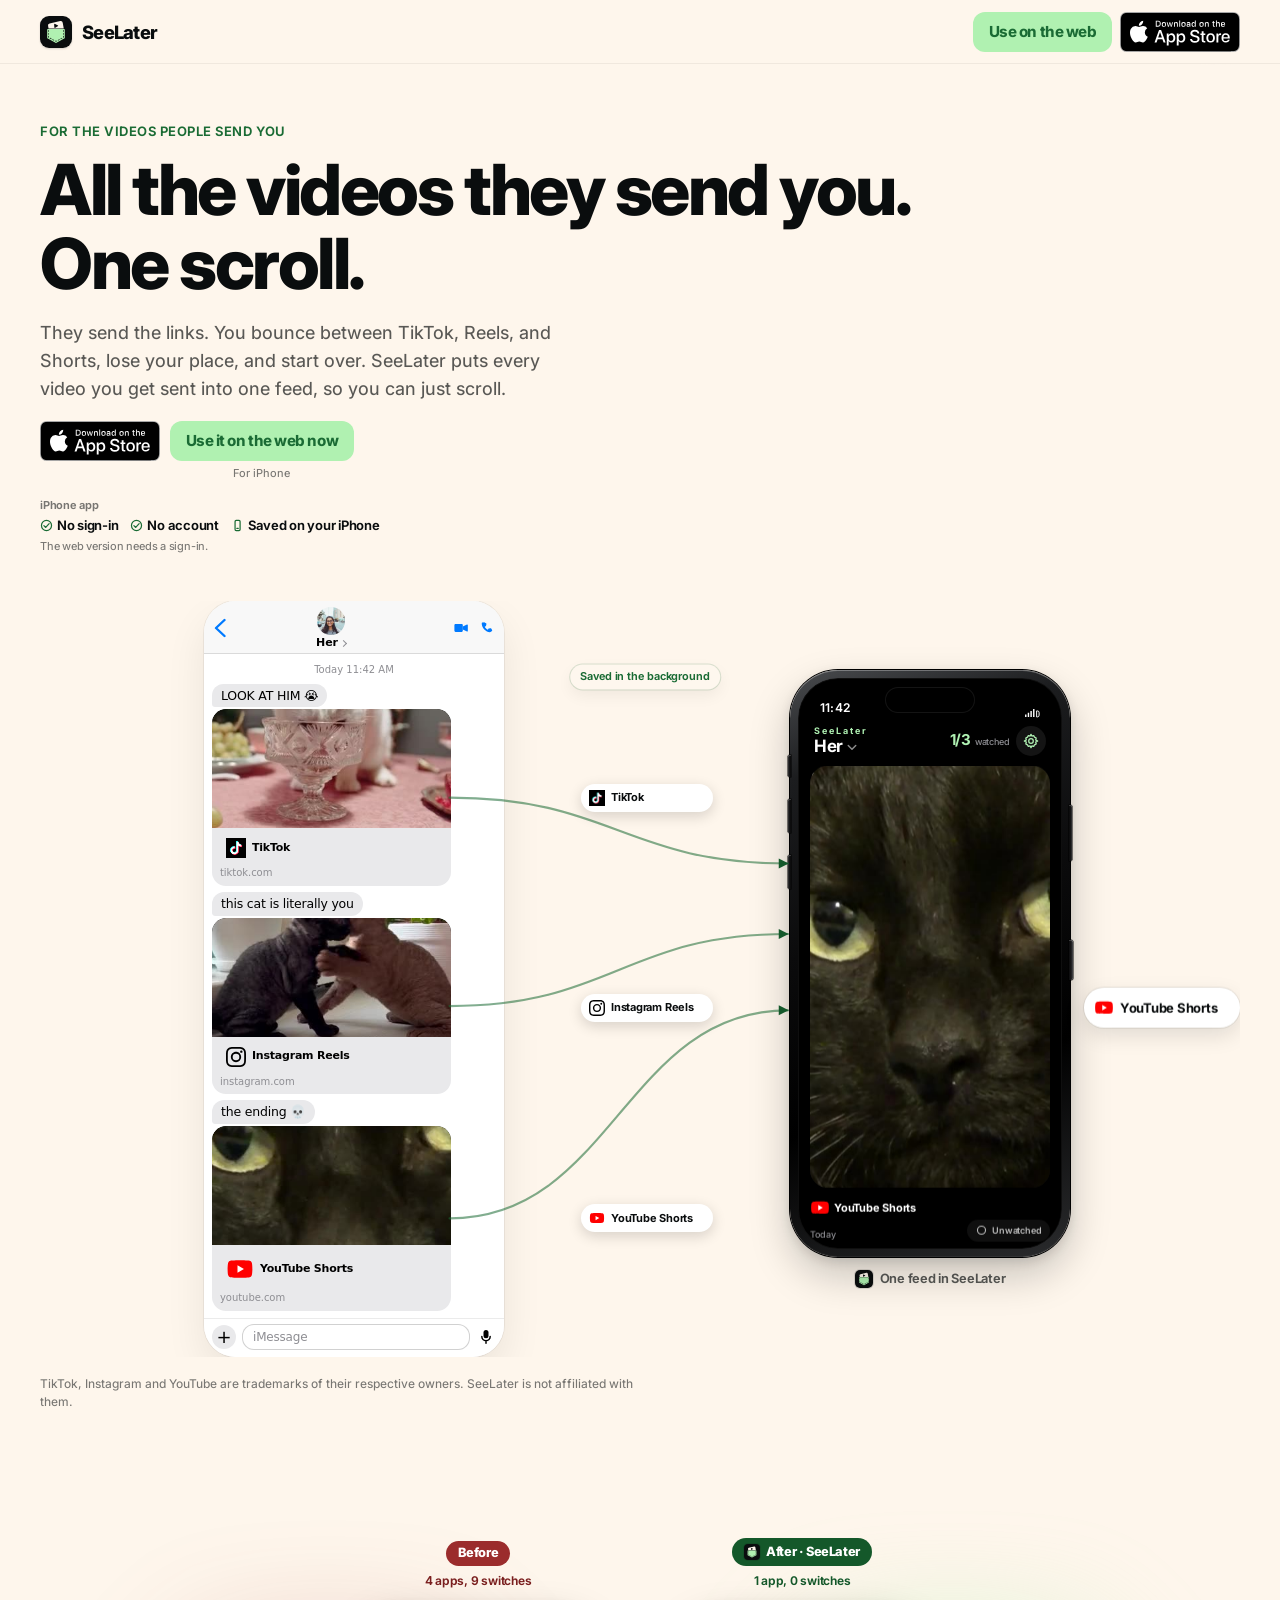
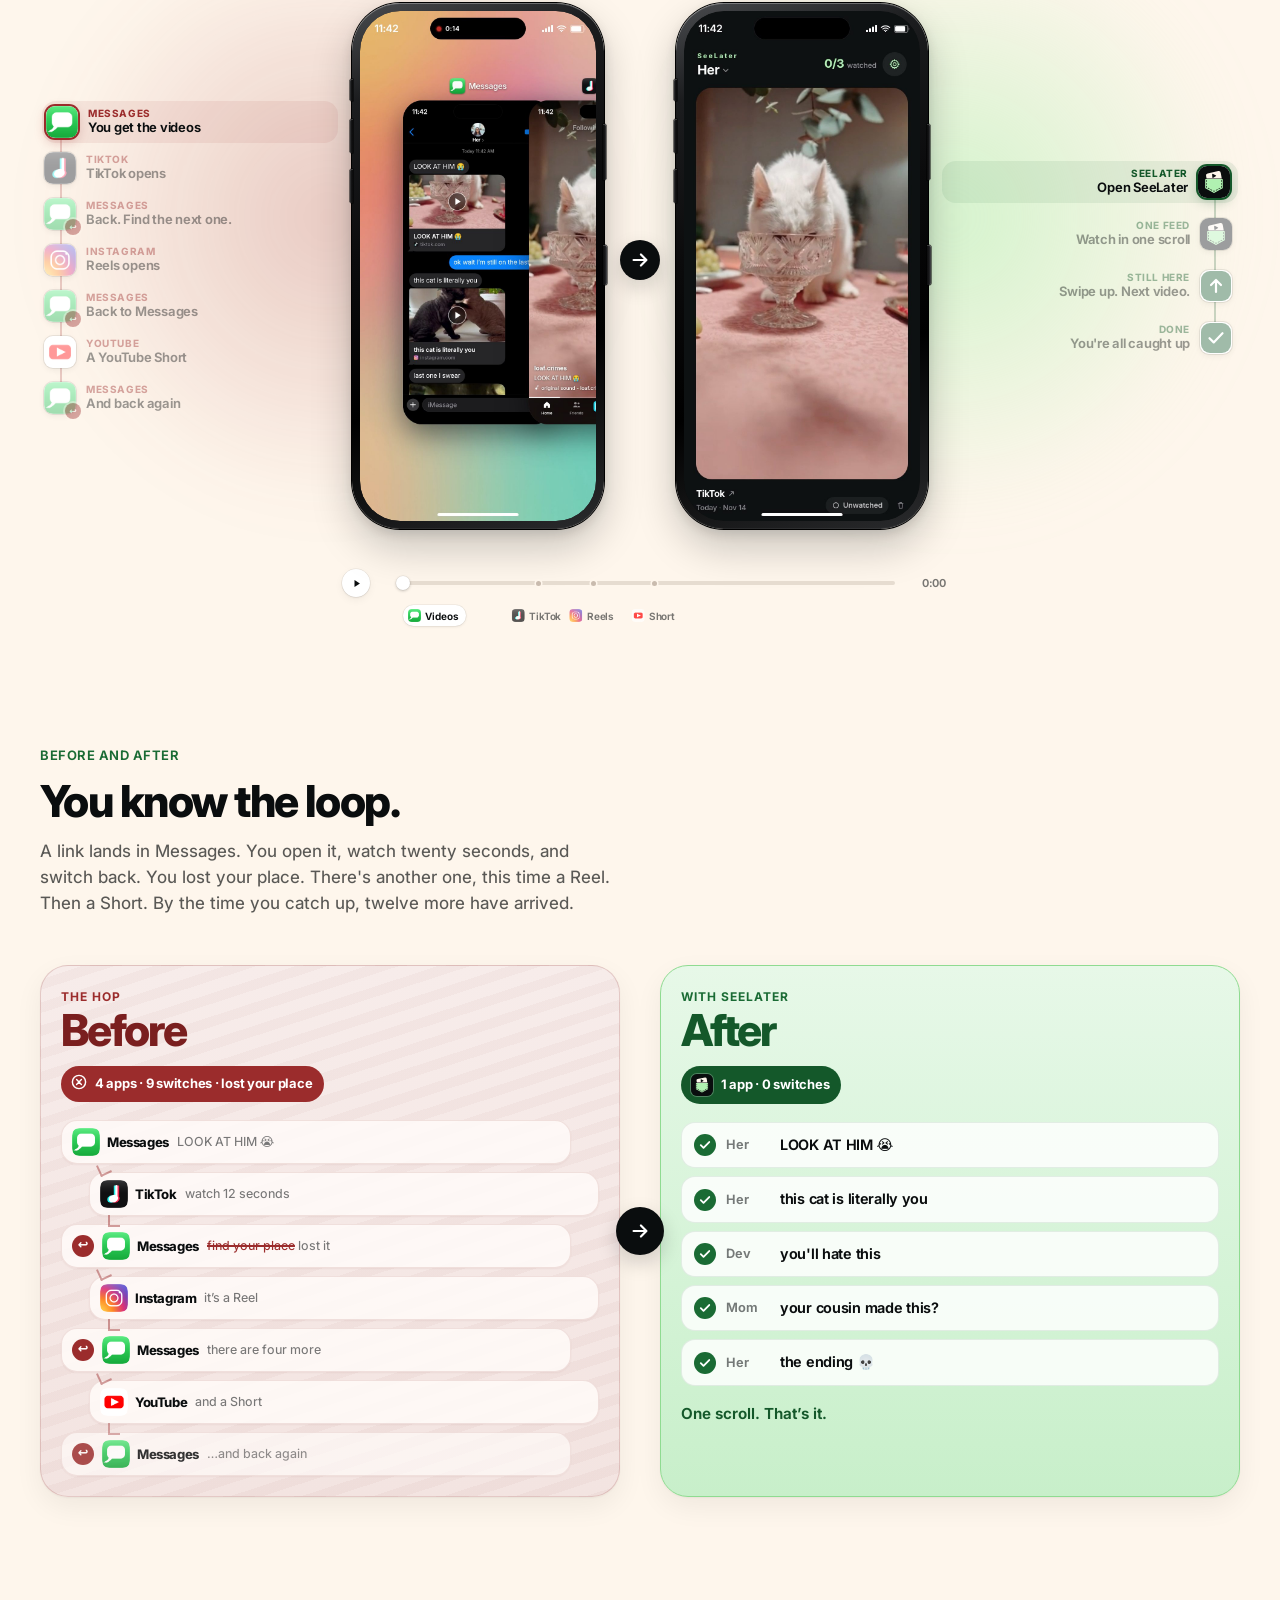
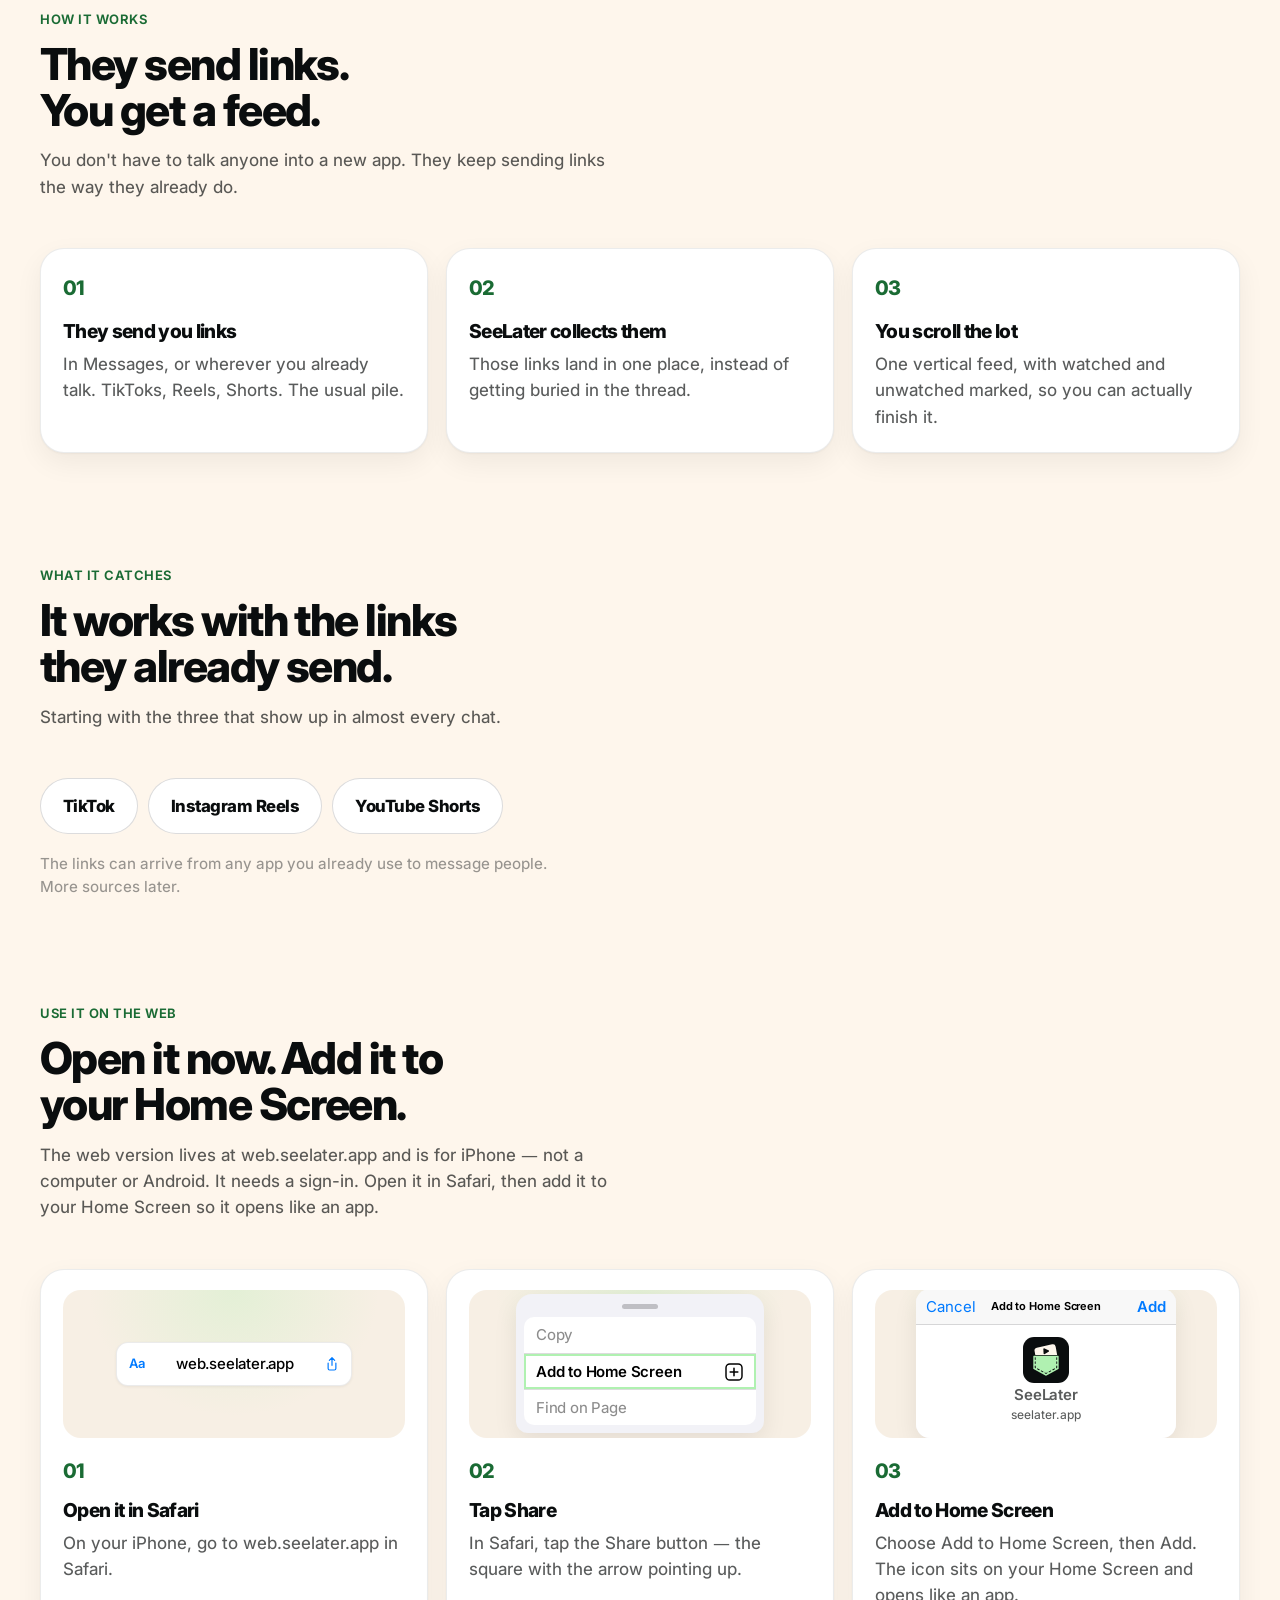
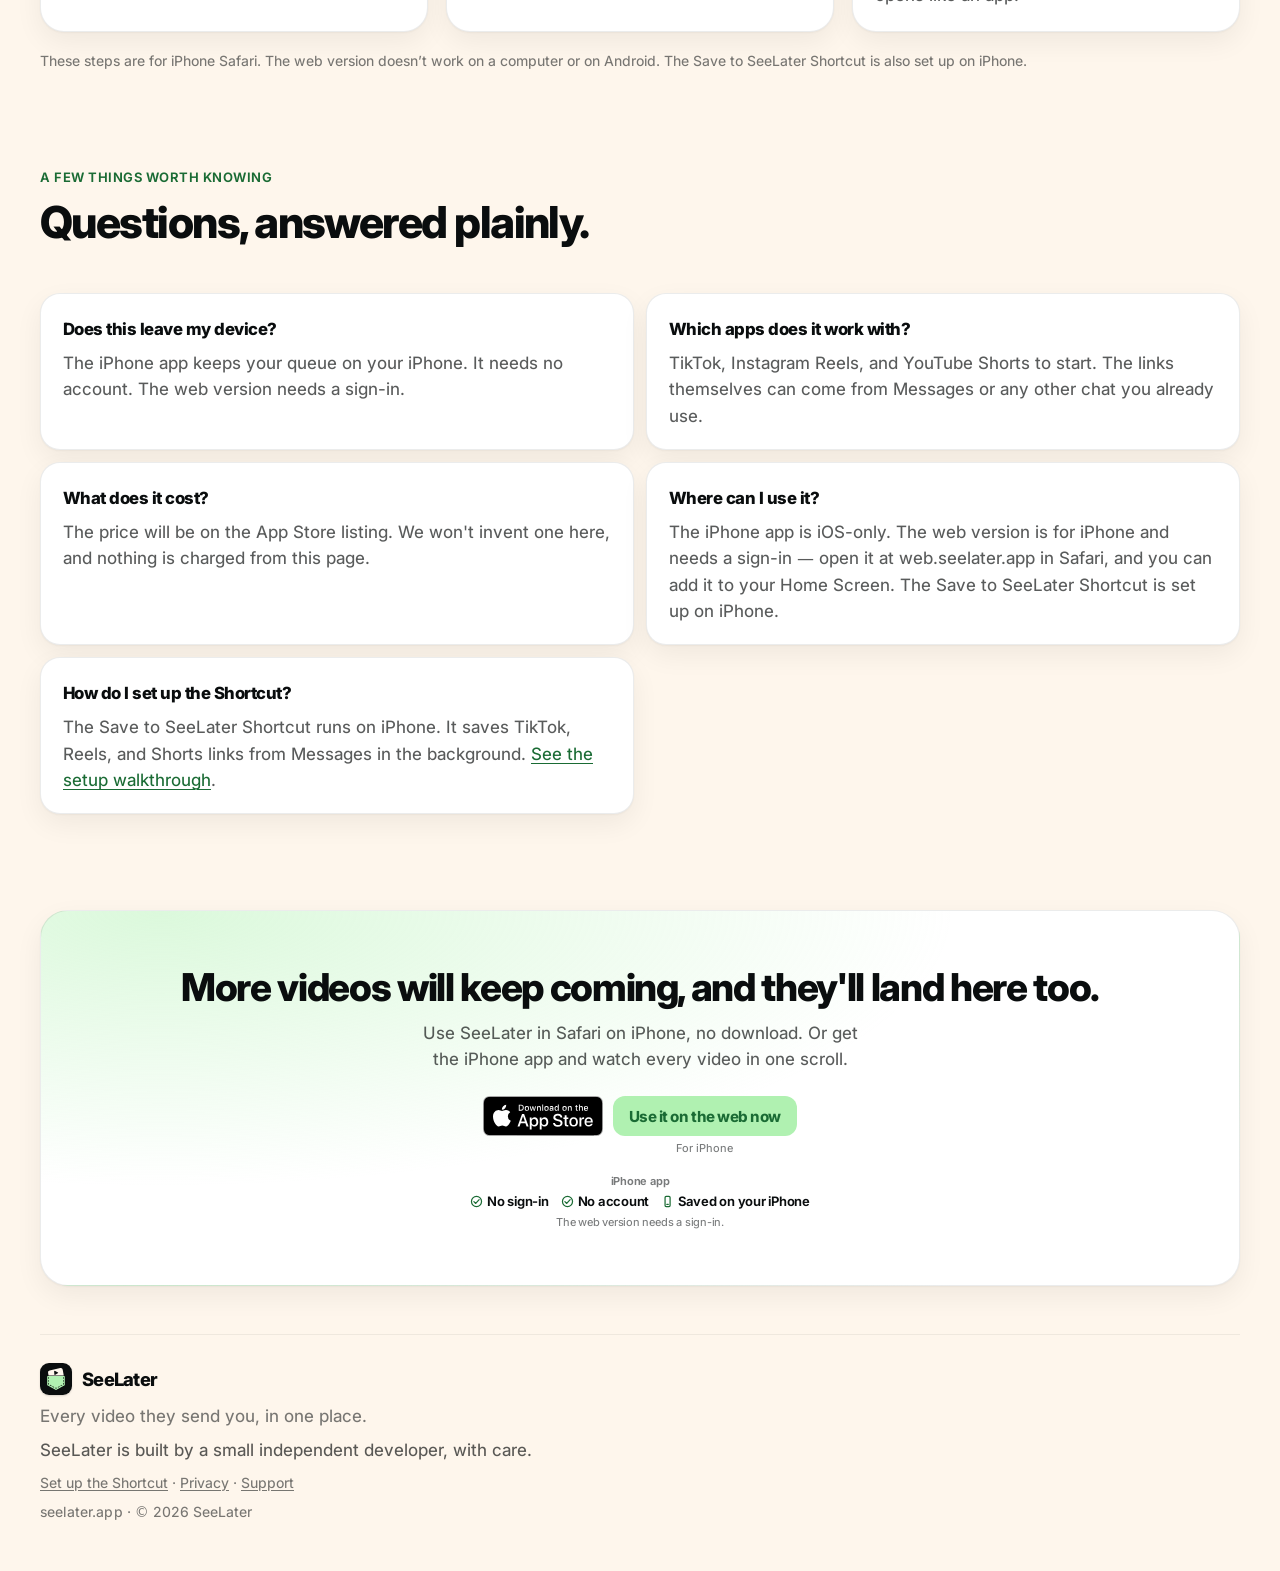
==== commit be741c5d: "Add SEO, Open Graph, JSON-LD, robots, sitemap, llms.txt, favicon, made-by line" ====
--- a/index.html
+++ b/index.html
@@ -6,9 +6,141 @@
   <title>SeeLater: all the videos they send you, in one scroll</title>
   <meta name="description" content="SeeLater collects the TikToks, Reels, and YouTube Shorts people send you, so you can watch them in one feed instead of hopping in and out of apps.">
   <meta name="theme-color" content="#FEF6EC">
-  <link rel="icon" type="image/png" sizes="32x32" href="assets/img/favicon-32.png">
-  <link rel="apple-touch-icon" href="assets/img/apple-touch-icon.png">
+  <link rel="canonical" href="https://seelater.app/">
+  <link rel="icon" href="/favicon.ico" sizes="any">
+  <link rel="icon" type="image/png" sizes="32x32" href="/assets/img/favicon-32.png">
+  <link rel="apple-touch-icon" href="/assets/img/apple-touch-icon.png">
+  <meta property="og:type" content="website">
+  <meta property="og:site_name" content="SeeLater">
+  <meta property="og:locale" content="en_US">
+  <meta property="og:title" content="SeeLater: all the videos they send you, in one scroll">
+  <meta property="og:description" content="SeeLater collects the TikToks, Reels, and YouTube Shorts people send you, so you can watch them in one feed instead of hopping in and out of apps.">
+  <meta property="og:url" content="https://seelater.app/">
+  <meta property="og:image" content="https://seelater.app/assets/img/og.png">
+  <meta property="og:image:width" content="1200">
+  <meta property="og:image:height" content="630">
+  <meta property="og:image:type" content="image/png">
+  <meta property="og:image:alt" content="SeeLater: all the videos they send you, in one scroll. A phone showing the SeeLater feed.">
+  <meta name="twitter:card" content="summary_large_image">
+  <meta name="twitter:title" content="SeeLater: all the videos they send you, in one scroll">
+  <meta name="twitter:description" content="SeeLater collects the TikToks, Reels, and YouTube Shorts people send you, so you can watch them in one feed instead of hopping in and out of apps.">
+  <meta name="twitter:image" content="https://seelater.app/assets/img/og.png">
+  <meta name="twitter:image:alt" content="SeeLater: all the videos they send you, in one scroll. A phone showing the SeeLater feed.">
   <link rel="stylesheet" href="assets/styles.css">
+  <!-- TODO: add "installUrl" (and the App Store ID) to the SoftwareApplication JSON-LD once the App Store listing is live. Do not invent a URL or ID before then. -->
+  <script type="application/ld+json">
+{
+  "@context": "https://schema.org",
+  "@graph": [
+    {
+      "@type": "Organization",
+      "@id": "https://seelater.app/#organization",
+      "name": "SeeLater",
+      "url": "https://seelater.app/",
+      "email": "support@seelater.app",
+      "founder": {
+        "@type": "Person",
+        "name": "Diwakar Raja"
+      },
+      "logo": "https://seelater.app/assets/img/icon.svg",
+      "description": "A small, independent app, built with care by one person."
+    },
+    {
+      "@type": "WebSite",
+      "@id": "https://seelater.app/#website",
+      "name": "SeeLater",
+      "url": "https://seelater.app/",
+      "description": "SeeLater collects the TikToks, Reels, and YouTube Shorts people send you, so you can watch them in one feed instead of hopping in and out of apps.",
+      "inLanguage": "en",
+      "publisher": {
+        "@id": "https://seelater.app/#organization"
+      }
+    },
+    {
+      "@type": "WebPage",
+      "@id": "https://seelater.app/#webpage",
+      "url": "https://seelater.app/",
+      "name": "SeeLater: all the videos they send you, in one scroll",
+      "description": "SeeLater collects the TikToks, Reels, and YouTube Shorts people send you, so you can watch them in one feed instead of hopping in and out of apps.",
+      "isPartOf": {
+        "@id": "https://seelater.app/#website"
+      },
+      "about": {
+        "@id": "https://seelater.app/#app"
+      },
+      "primaryImageOfPage": "https://seelater.app/assets/img/og.png"
+    },
+    {
+      "@type": "SoftwareApplication",
+      "@id": "https://seelater.app/#app",
+      "name": "SeeLater",
+      "url": "https://seelater.app/",
+      "applicationCategory": "EntertainmentApplication",
+      "operatingSystem": "iOS 18+",
+      "description": "SeeLater collects the TikToks, Reels, and YouTube Shorts people send you and puts them in one feed, sorted by who sent them, with a watched count. The iPhone app needs no account and keeps your queue on your iPhone. The web version at web.seelater.app is for iPhone and needs a sign-in.",
+      "offers": {
+        "@type": "Offer",
+        "price": "0",
+        "priceCurrency": "USD"
+      },
+      "publisher": {
+        "@id": "https://seelater.app/#organization"
+      },
+      "image": "https://seelater.app/assets/img/og.png"
+    },
+    {
+      "@type": "FAQPage",
+      "@id": "https://seelater.app/#faq",
+      "url": "https://seelater.app/#faq",
+      "isPartOf": {
+        "@id": "https://seelater.app/#webpage"
+      },
+      "mainEntity": [
+        {
+          "@type": "Question",
+          "name": "Does this leave my device?",
+          "acceptedAnswer": {
+            "@type": "Answer",
+            "text": "The iPhone app keeps your queue on your iPhone. It needs no account. The web version needs a sign-in."
+          }
+        },
+        {
+          "@type": "Question",
+          "name": "Which apps does it work with?",
+          "acceptedAnswer": {
+            "@type": "Answer",
+            "text": "TikTok, Instagram Reels, and YouTube Shorts to start. The links themselves can come from Messages or any other chat you already use."
+          }
+        },
+        {
+          "@type": "Question",
+          "name": "What does it cost?",
+          "acceptedAnswer": {
+            "@type": "Answer",
+            "text": "The price will be on the App Store listing. We won't invent one here, and nothing is charged from this page."
+          }
+        },
+        {
+          "@type": "Question",
+          "name": "Where can I use it?",
+          "acceptedAnswer": {
+            "@type": "Answer",
+            "text": "The iPhone app is iOS-only. The web version is for iPhone and needs a sign-in — open it at web.seelater.app in Safari, and you can add it to your Home Screen. The Save to SeeLater Shortcut is set up on iPhone."
+          }
+        },
+        {
+          "@type": "Question",
+          "name": "How do I set up the Shortcut?",
+          "acceptedAnswer": {
+            "@type": "Answer",
+            "text": "The Save to SeeLater Shortcut runs on iPhone. It saves TikTok, Reels, and Shorts links from Messages in the background. See the setup walkthrough at https://seelater.app/setup/."
+          }
+        }
+      ]
+    }
+  ]
+}
+  </script>
 </head>
 <body>
   <a class="skip" href="#main">Skip to content</a>
@@ -821,6 +953,7 @@
       <span>SeeLater</span>
     </a>
     <p>Every video they send you, in one place.</p>
+    <p class="made-by">SeeLater is built by a small independent developer, with care.</p>
     <p class="legal"><a href="/setup/">Set up the Shortcut</a> · <a href="/privacy">Privacy</a> · <a href="/support">Support</a></p>
     <p class="legal"><span>seelater.app</span> · © 2026 SeeLater</p>
   </footer>
--- a/assets/styles.css
+++ b/assets/styles.css
@@ -802,6 +802,9 @@
 }
 
 .foot p { margin: 0; color: var(--cream-55); }
+.foot .made-by {
+  color: var(--cream-70);
+}
 .legal { color: var(--cream-40); font-size: 0.875rem; }
 .legal span { letter-spacing: 0.01em; }
 .foot .legal a {
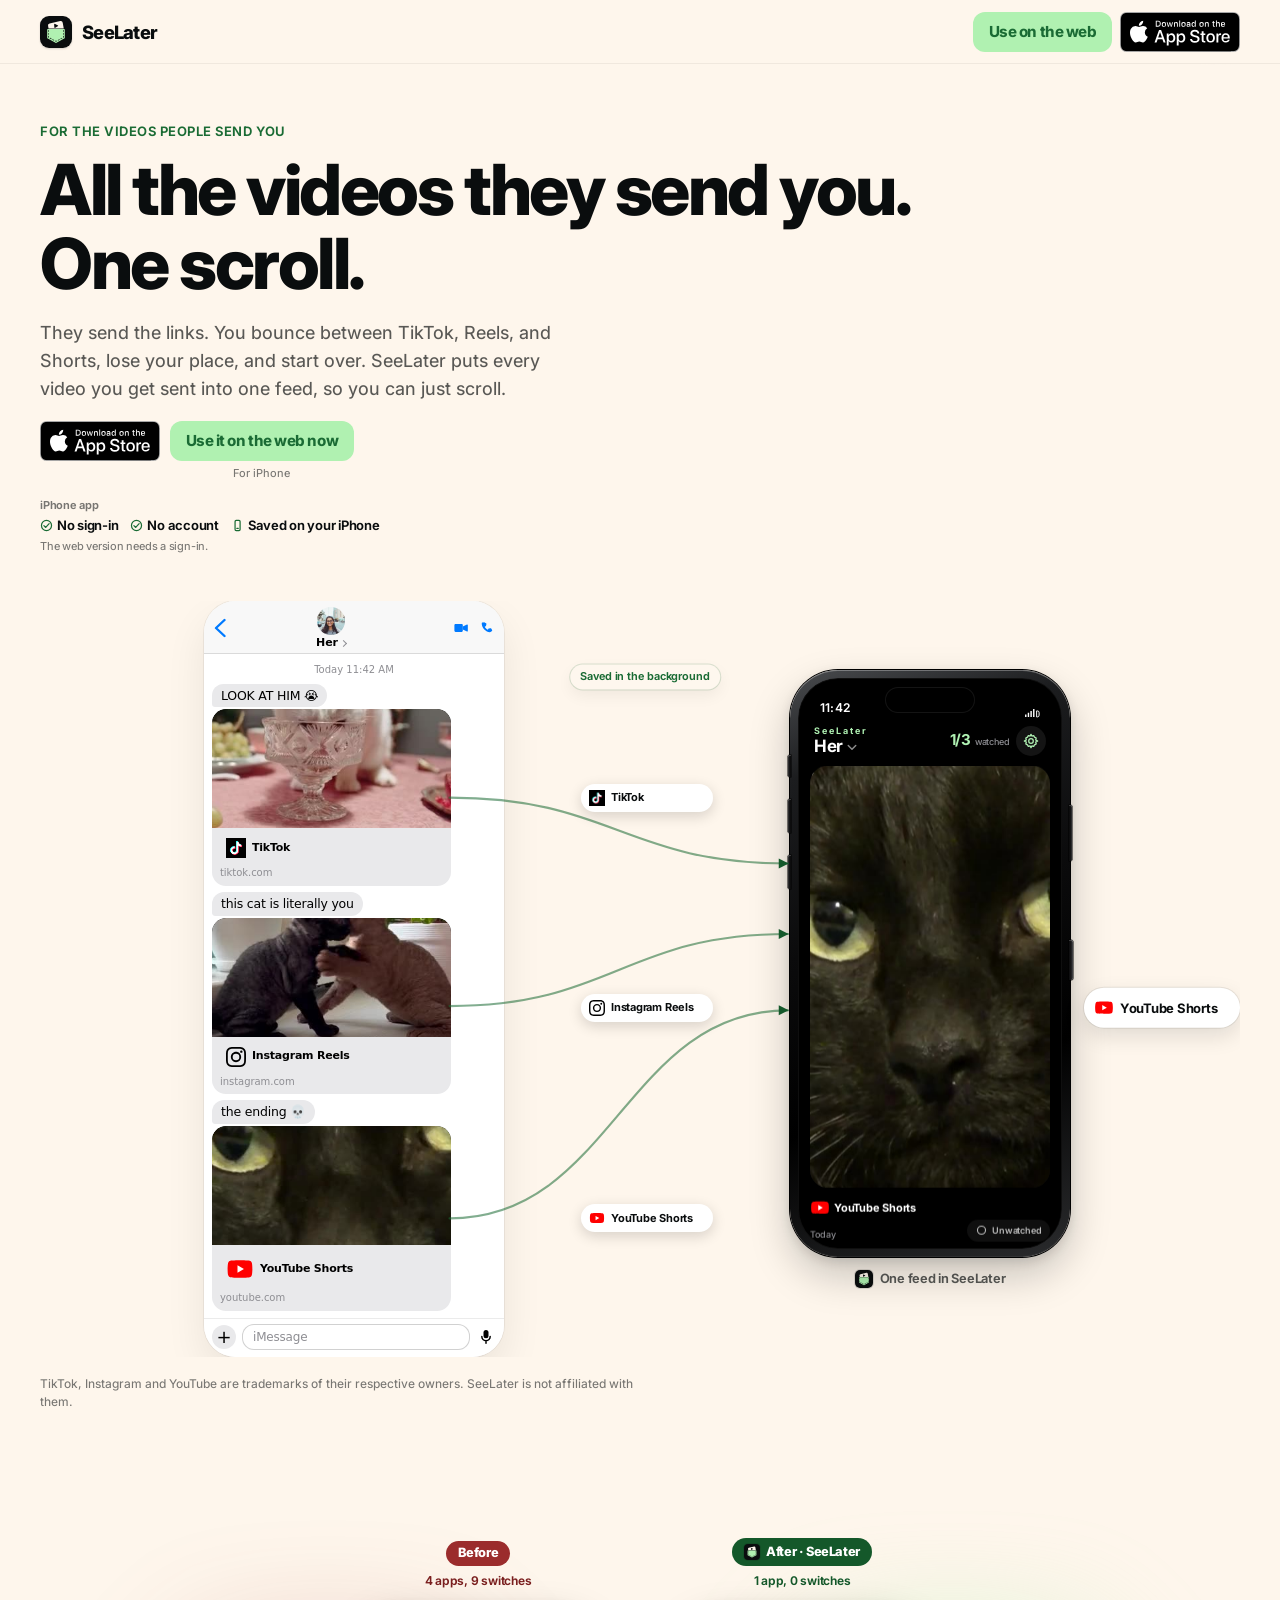
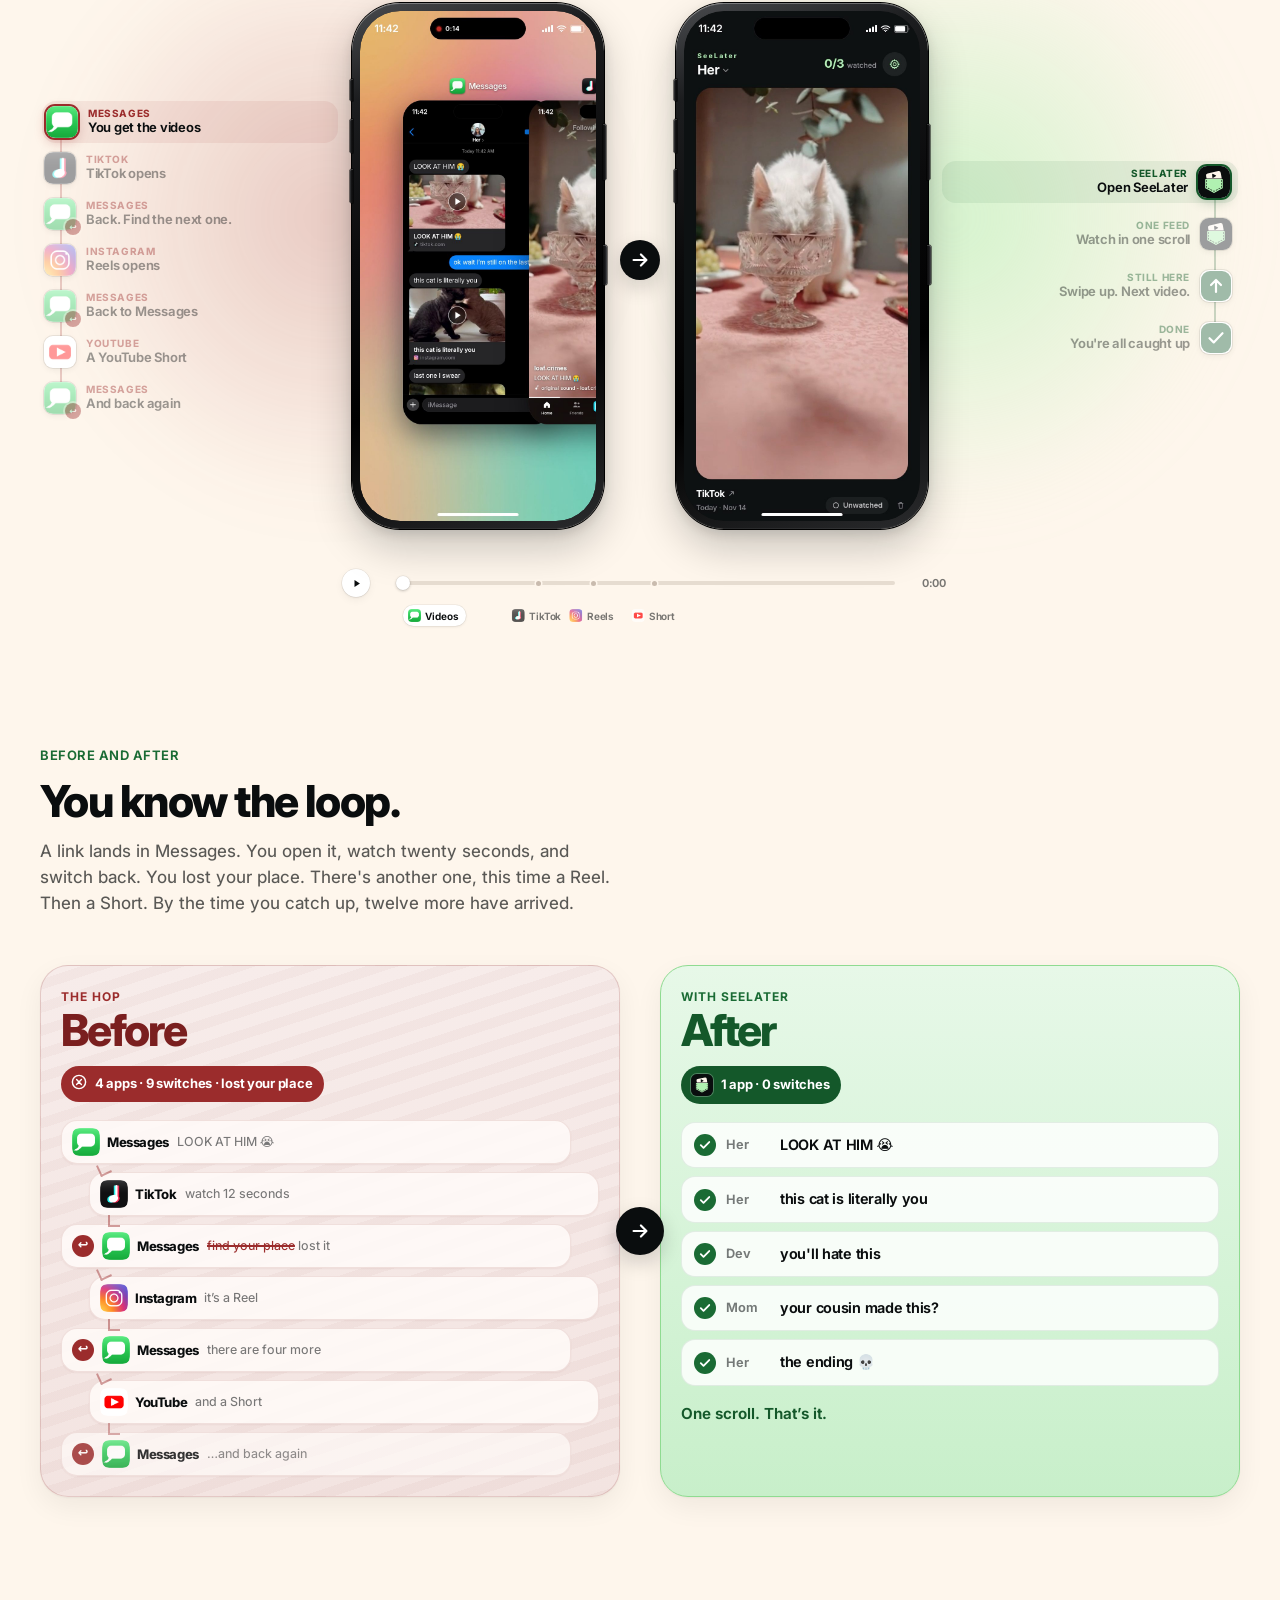
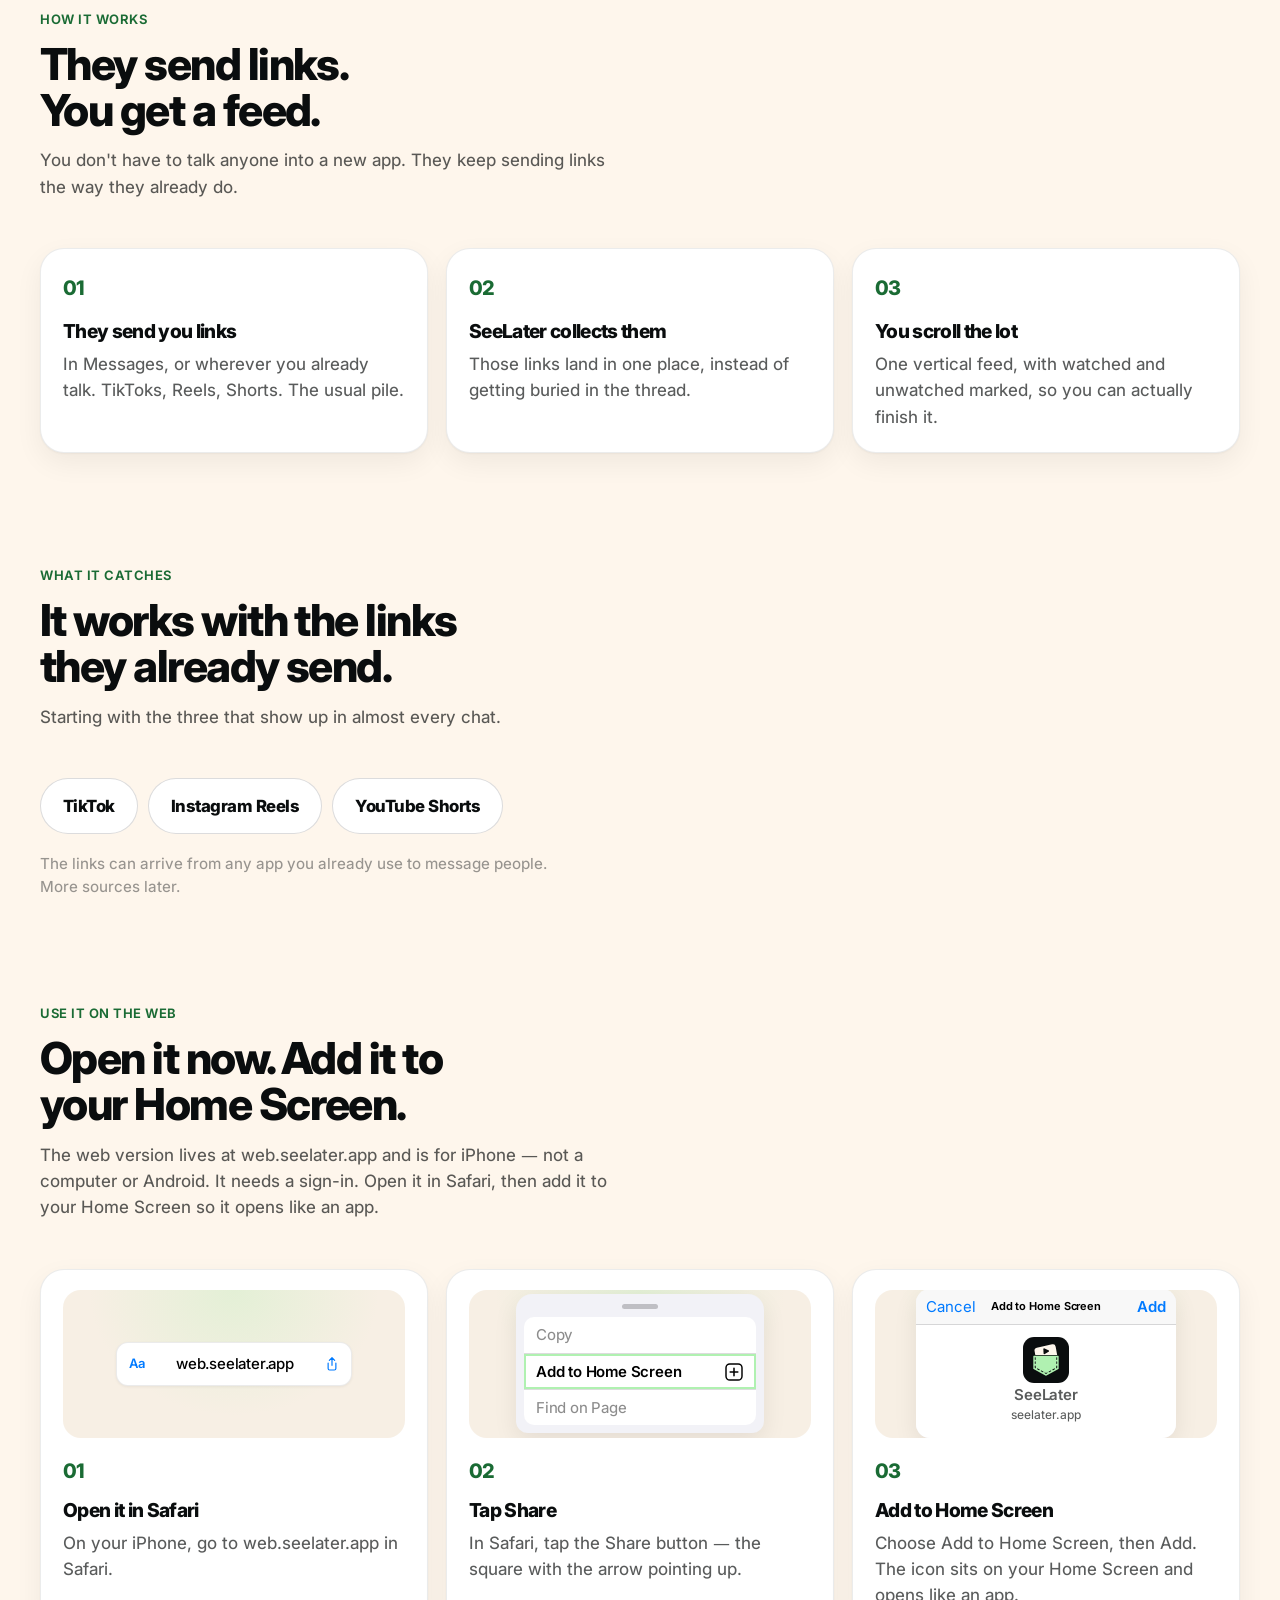
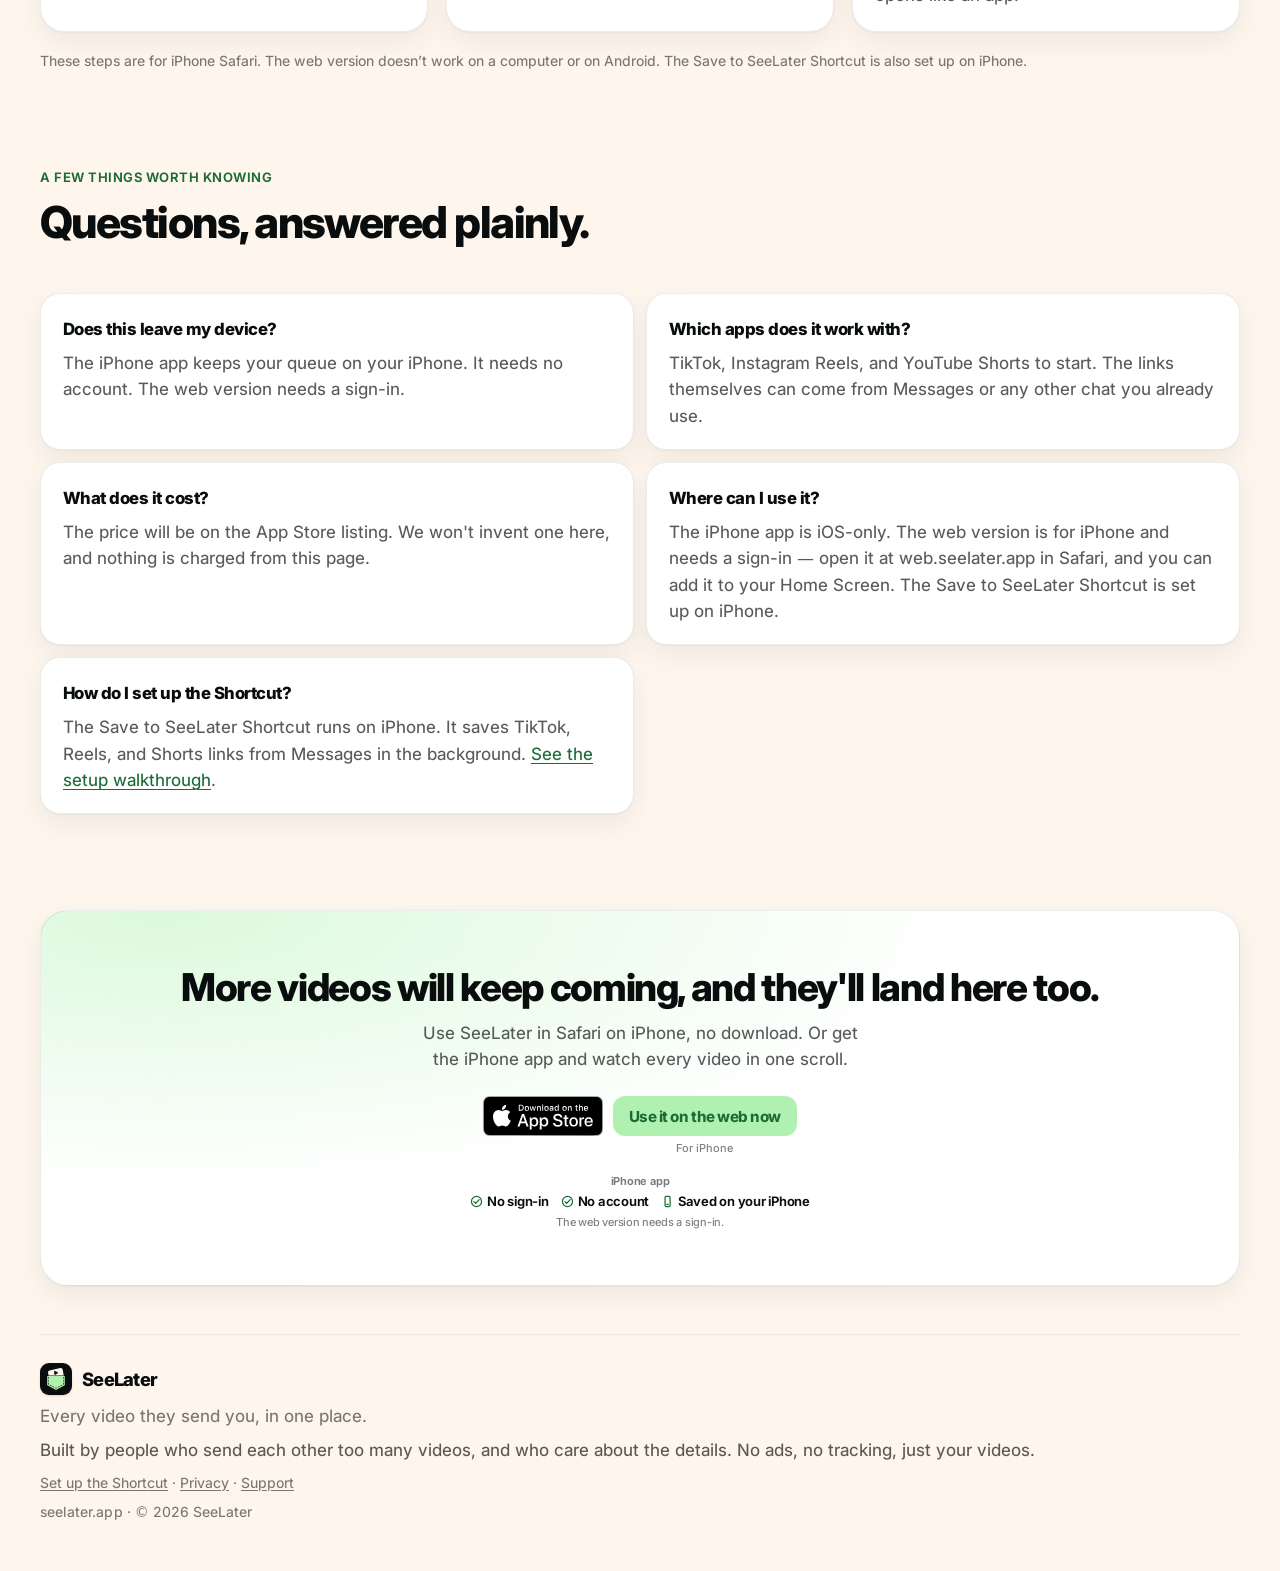
==== commit 3c98fcca: "Update made-by line" ====
--- a/index.html
+++ b/index.html
@@ -43,7 +43,7 @@
         "name": "Diwakar Raja"
       },
       "logo": "https://seelater.app/assets/img/icon.svg",
-      "description": "A small, independent app, built with care by one person."
+      "description": "An independent app, built by people who send each other too many videos, and who care about the details. No ads, no tracking."
     },
     {
       "@type": "WebSite",
@@ -953,7 +953,7 @@
       <span>SeeLater</span>
     </a>
     <p>Every video they send you, in one place.</p>
-    <p class="made-by">SeeLater is built by a small independent developer, with care.</p>
+    <p class="made-by">Built by people who send each other too many videos, and who care about the details. No ads, no tracking, just your videos.</p>
     <p class="legal"><a href="/setup/">Set up the Shortcut</a> · <a href="/privacy">Privacy</a> · <a href="/support">Support</a></p>
     <p class="legal"><span>seelater.app</span> · © 2026 SeeLater</p>
   </footer>
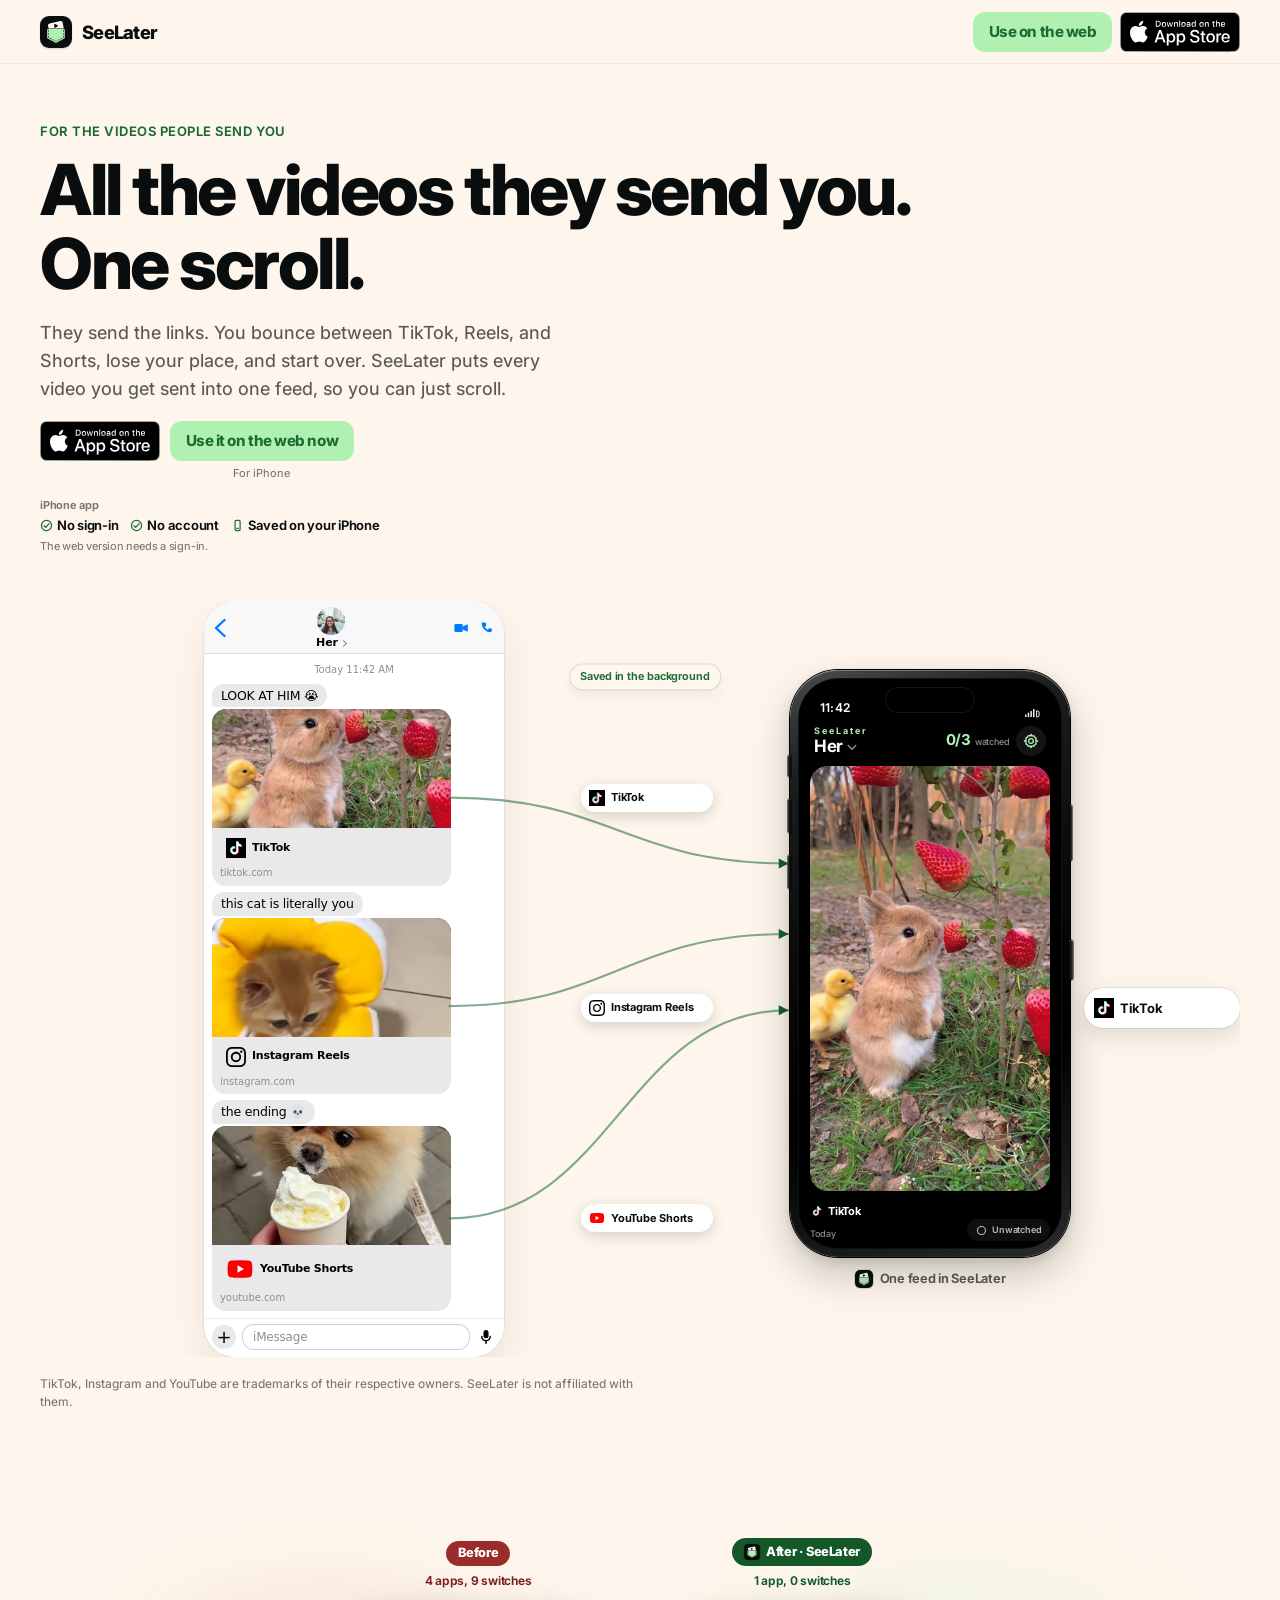
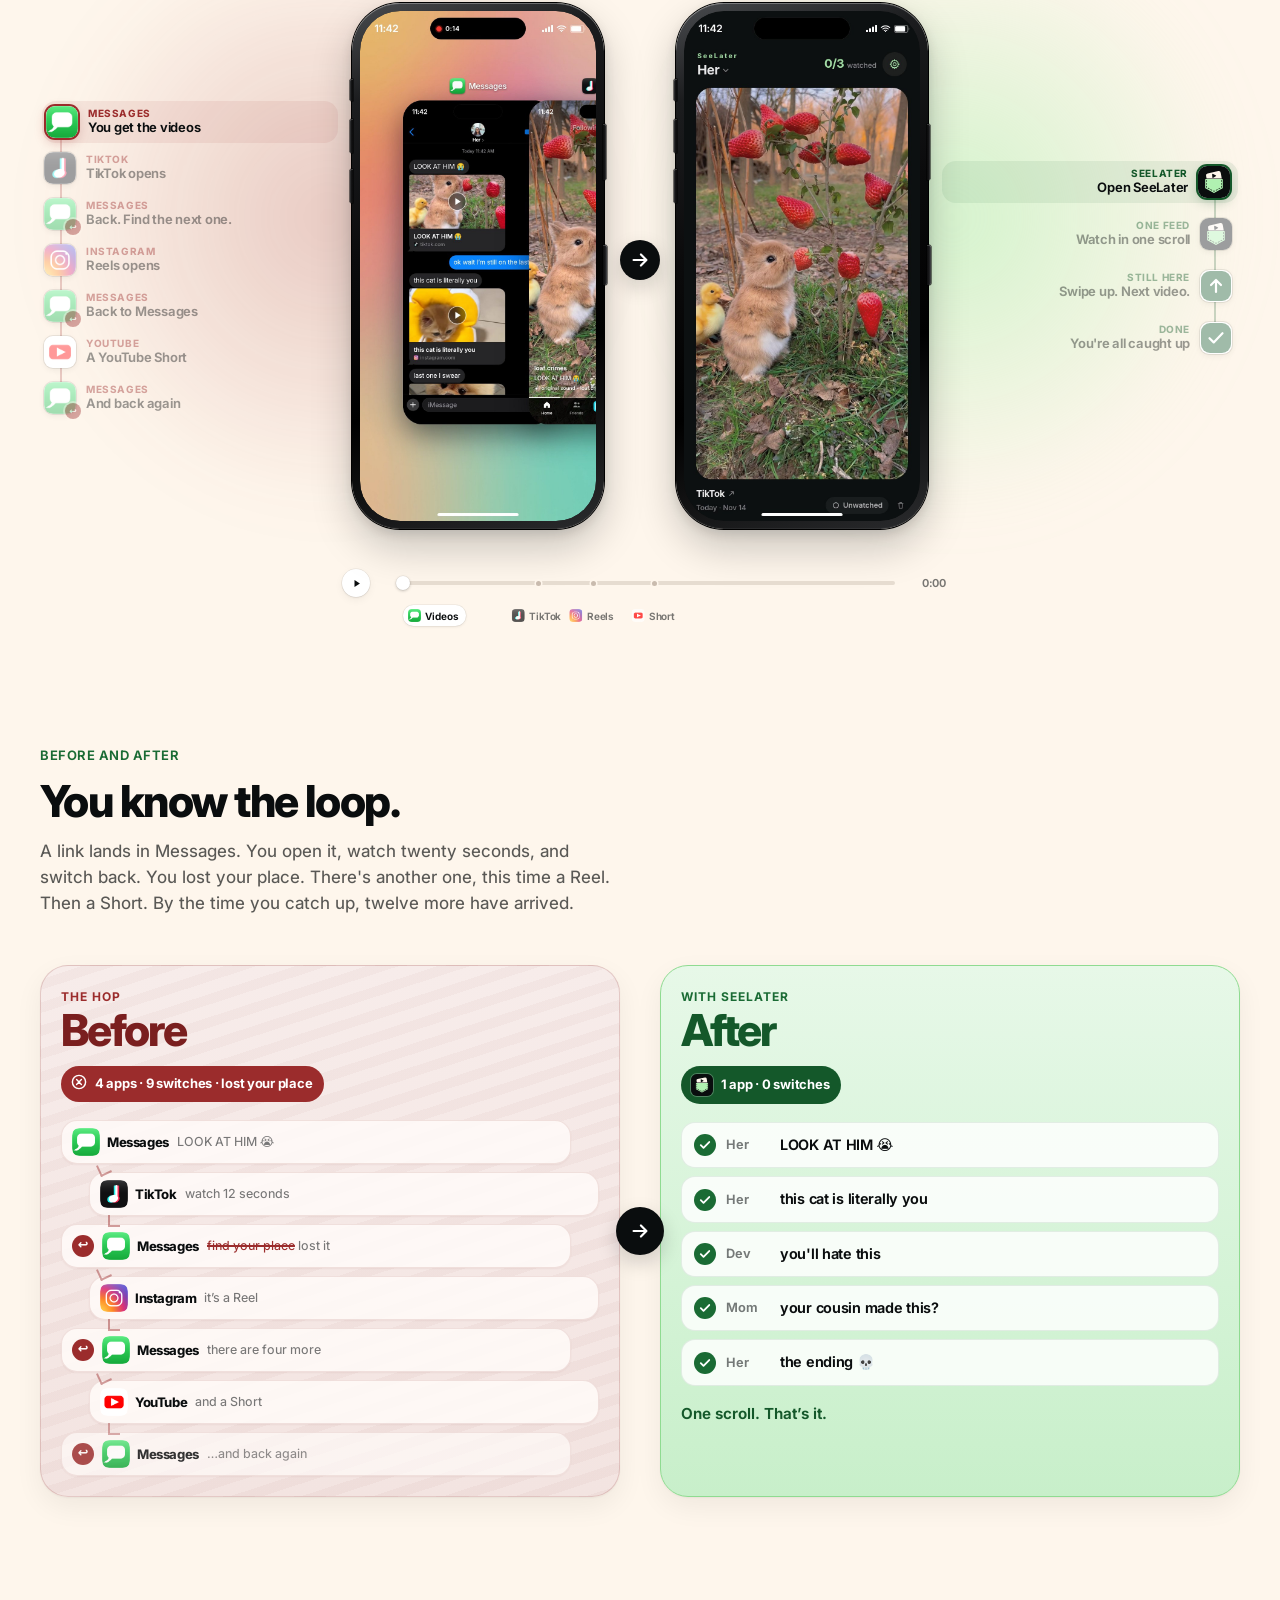
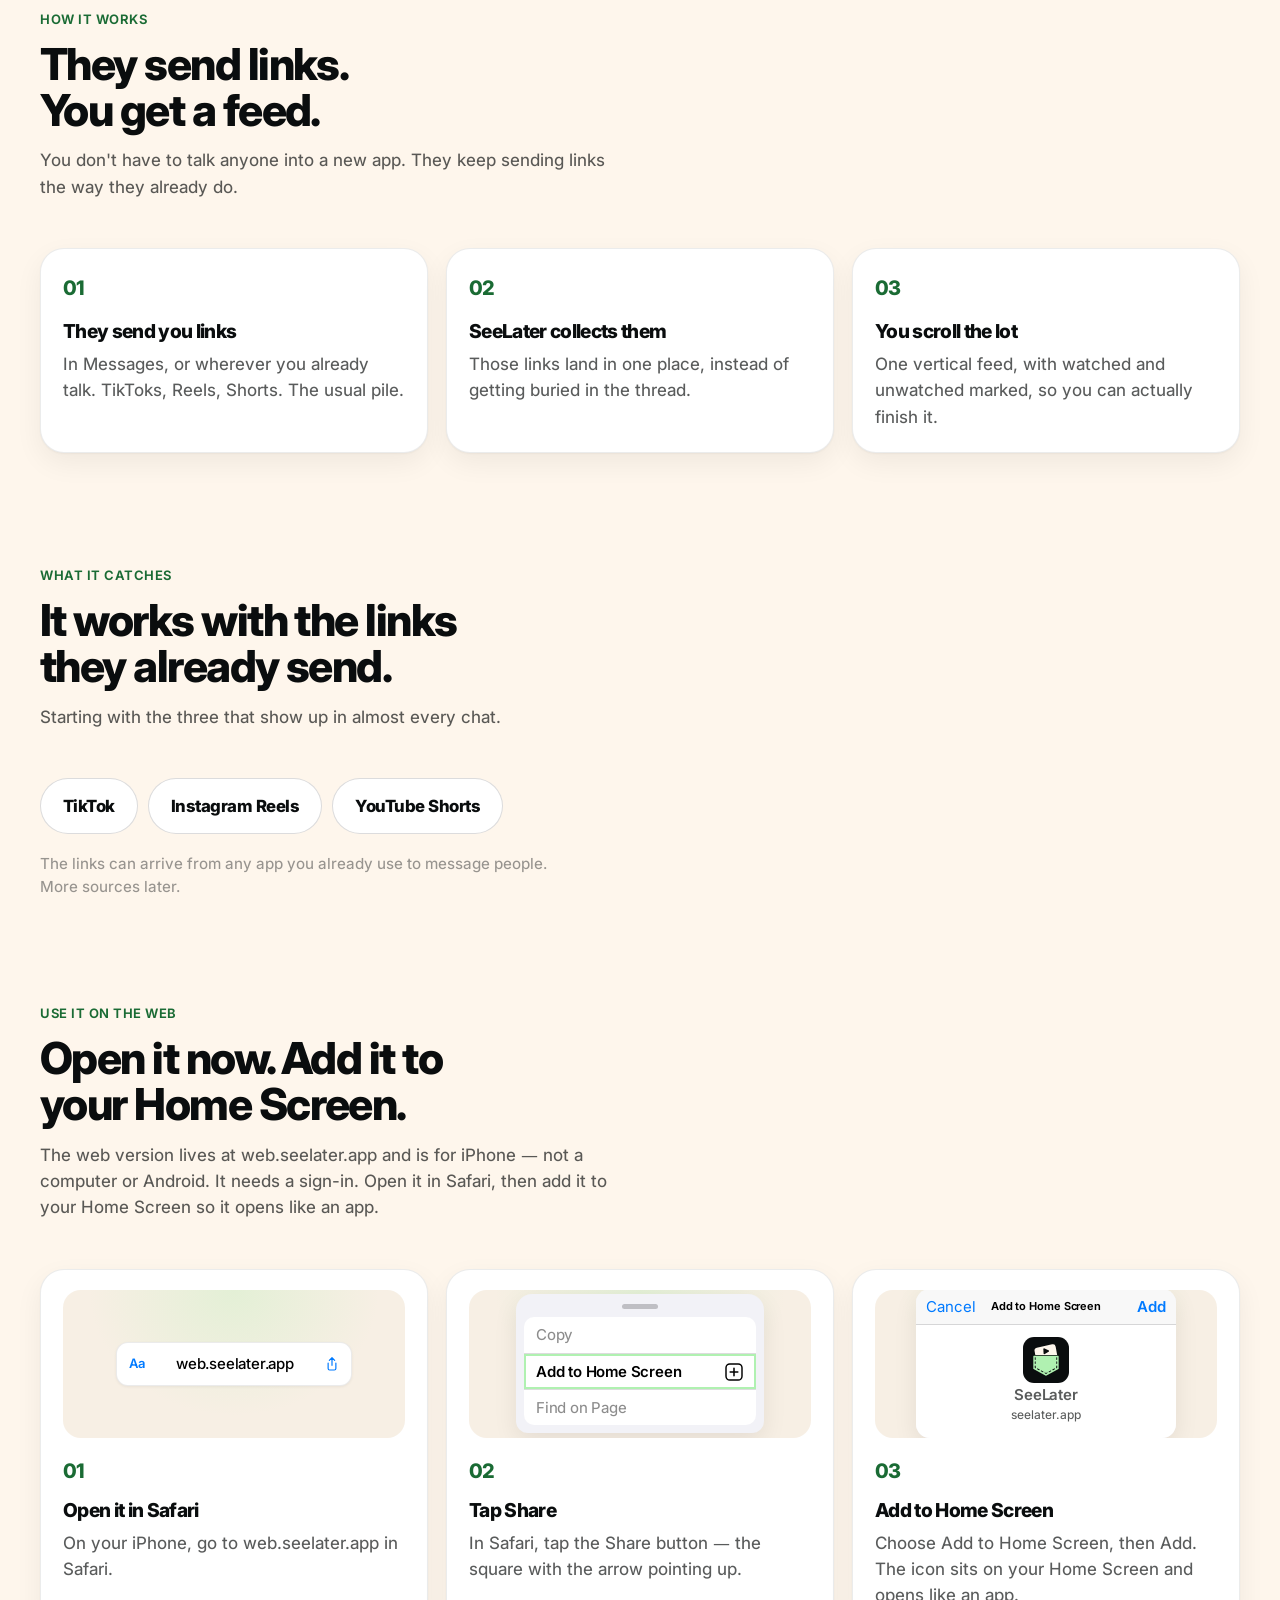
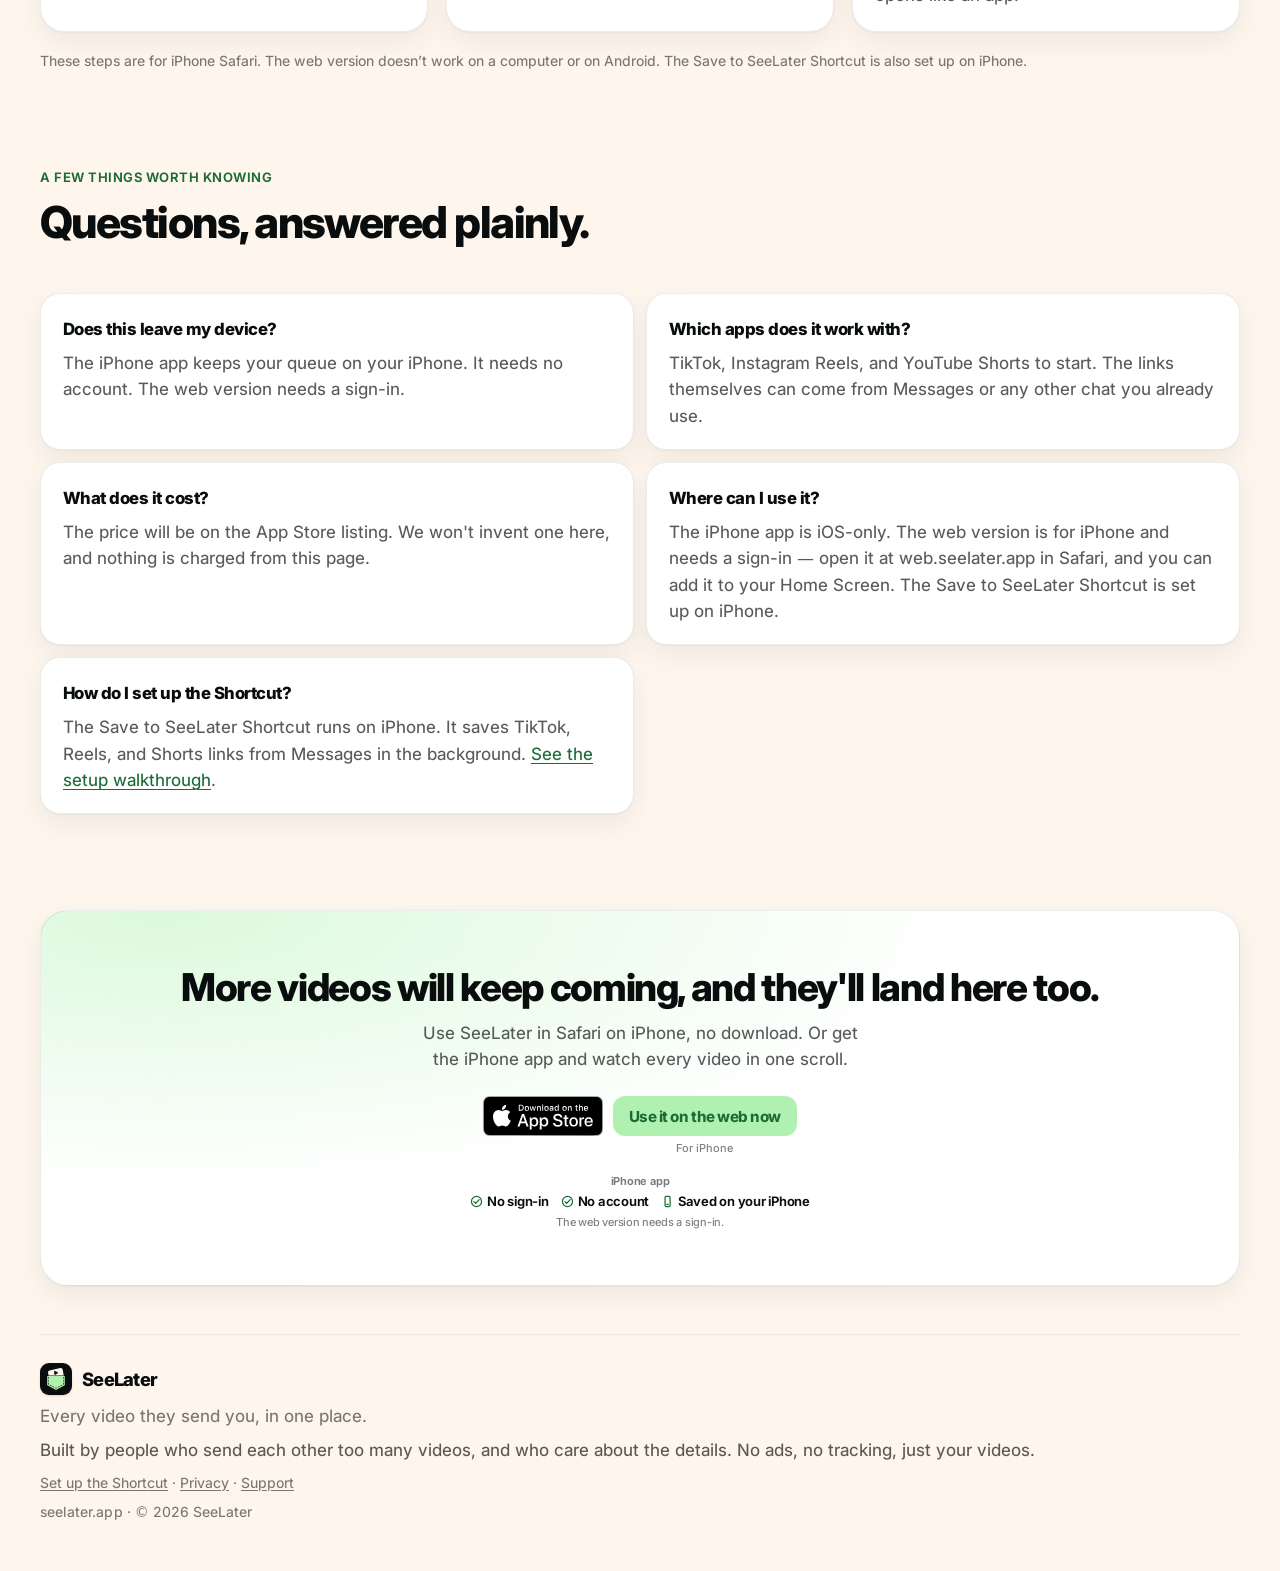
==== commit b67e1b17: "Re-encode landing-page videos and harden playback so they don't stall. Shrink the phone clips to 540" ====
--- a/index.html
+++ b/index.html
@@ -326,7 +326,7 @@
                   <div class="funnel-track">
                     <article class="funnel-page" data-src="tiktok">
                       <div class="funnel-card">
-                        <video muted playsinline webkit-playsinline loop preload="auto" poster="assets/vid/tt.jpg" src="assets/vid/tt.mp4"></video><span class="funnel-brand-name">TikTok</span></span>
+                        <video muted playsinline webkit-playsinline loop preload="metadata" poster="assets/vid/tt.jpg" src="assets/vid/tt.mp4"></video><span class="funnel-brand-name">TikTok</span></span>
                       </div>
                       <div class="funnel-sl-meta">
                         <div>
@@ -341,7 +341,7 @@
                     </article>
                     <article class="funnel-page" data-src="shorts">
                       <div class="funnel-card">
-                        <video muted playsinline webkit-playsinline loop preload="auto" poster="assets/vid/shorts.jpg" src="assets/vid/shorts.mp4"></video><span class="funnel-brand-name">YouTube Shorts</span></span>
+                        <video muted playsinline webkit-playsinline loop preload="metadata" poster="assets/vid/shorts.jpg" src="assets/vid/shorts.mp4"></video><span class="funnel-brand-name">YouTube Shorts</span></span>
                       </div>
                       <div class="funnel-sl-meta">
                         <div>
@@ -356,7 +356,7 @@
                     </article>
                     <article class="funnel-page" data-src="reels">
                       <div class="funnel-card">
-                        <video muted playsinline webkit-playsinline loop preload="auto" poster="assets/vid/reels.jpg" src="assets/vid/reels.mp4"></video><span class="funnel-brand-name">Instagram Reels</span></span>
+                        <video muted playsinline webkit-playsinline loop preload="metadata" poster="assets/vid/reels.jpg" src="assets/vid/reels.mp4"></video><span class="funnel-brand-name">Instagram Reels</span></span>
                       </div>
                       <div class="funnel-sl-meta">
                         <div>
@@ -371,7 +371,7 @@
                     </article>
                     <article class="funnel-page" data-src="tiktok" aria-hidden="true">
                       <div class="funnel-card">
-                        <video muted playsinline webkit-playsinline loop preload="auto" poster="assets/vid/tt.jpg" src="assets/vid/tt.mp4"></video><span class="funnel-brand-name">TikTok</span></span>
+                        <video muted playsinline webkit-playsinline loop preload="metadata" poster="assets/vid/tt.jpg" src="assets/vid/tt.mp4"></video><span class="funnel-brand-name">TikTok</span></span>
                       </div>
                       <div class="funnel-sl-meta">
                         <div>
@@ -517,7 +517,7 @@
                   muted
                   playsinline
                   webkit-playsinline
-                  preload="auto"
+                  preload="metadata"
                   aria-label="Screen recording of jumping between Messages, TikTok, Instagram, and YouTube to watch videos someone sent."
                 ></video>
               </div>
@@ -555,7 +555,7 @@
                   muted
                   playsinline
                   webkit-playsinline
-                  preload="auto"
+                  preload="metadata"
                   aria-label="Screen recording of unlocking the iPhone, opening SeeLater from the Home Screen, and watching every saved video in one feed."
                 ></video>
               </div>
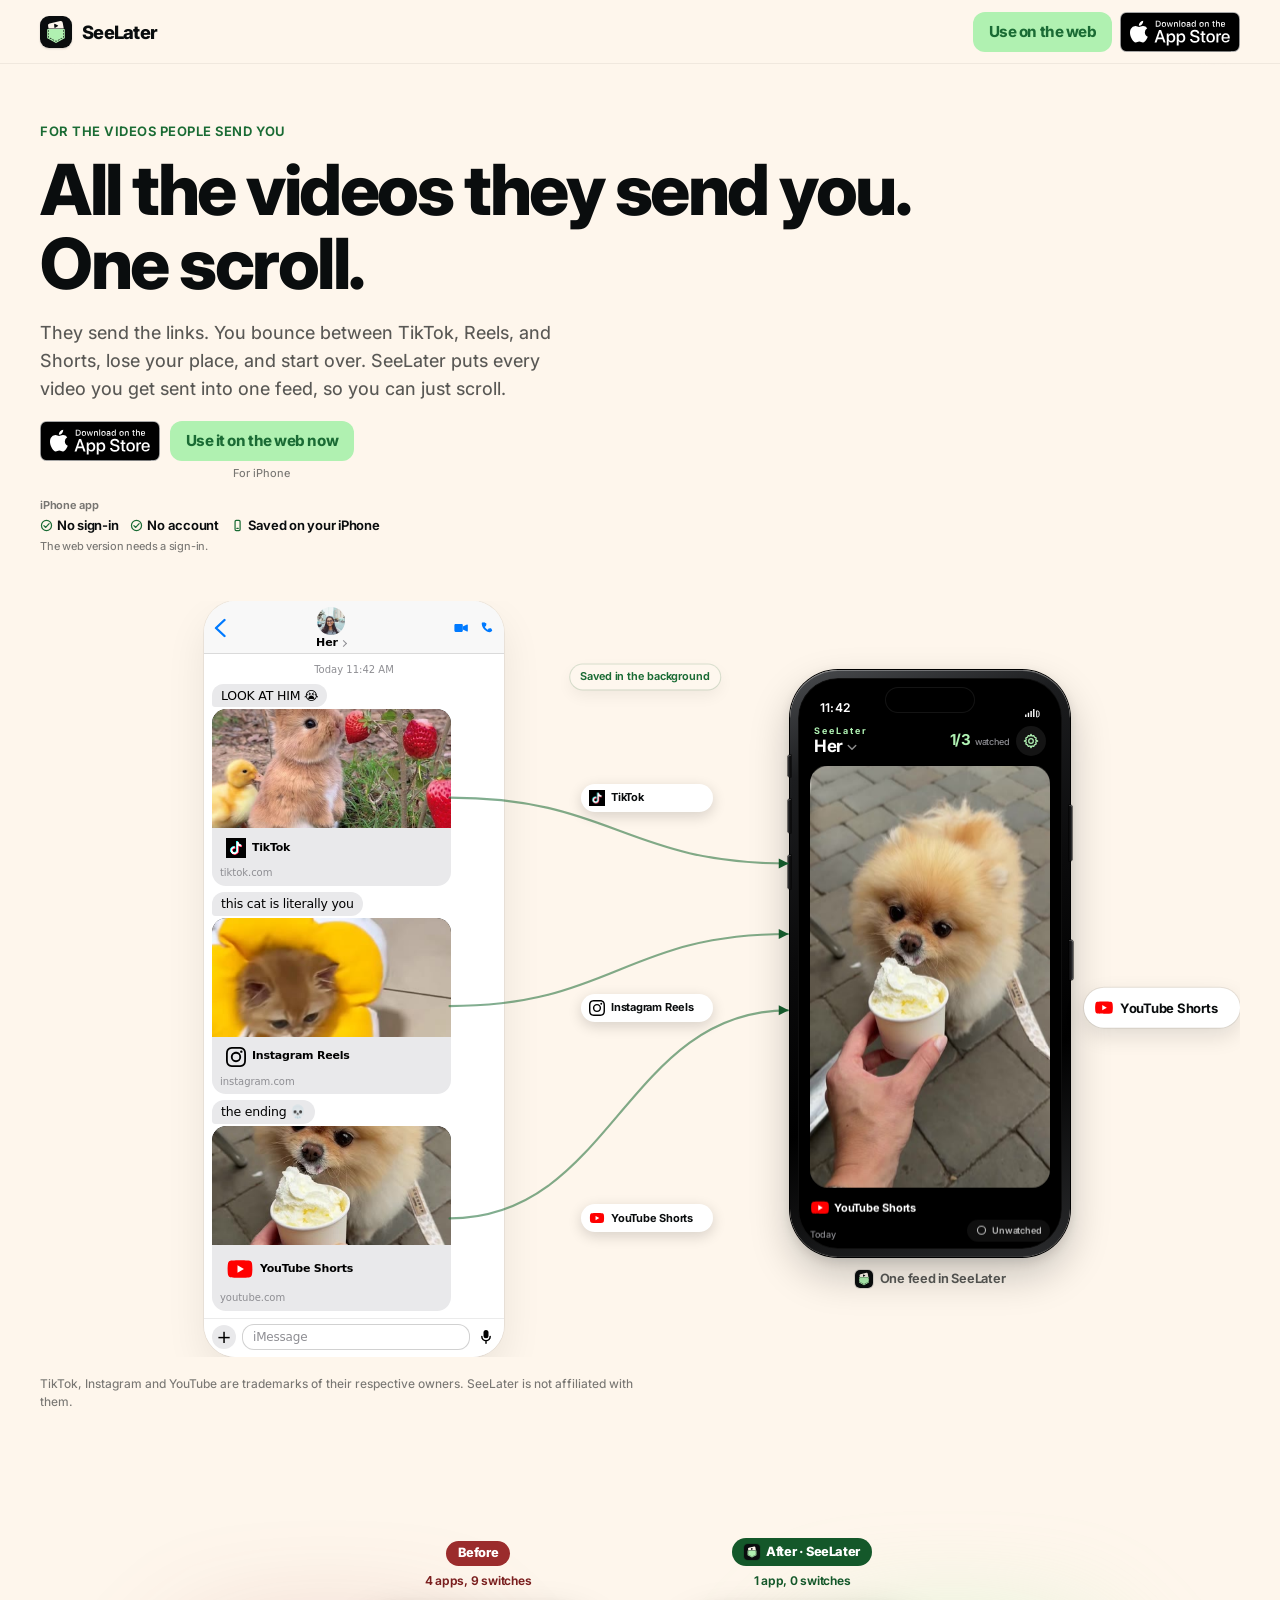
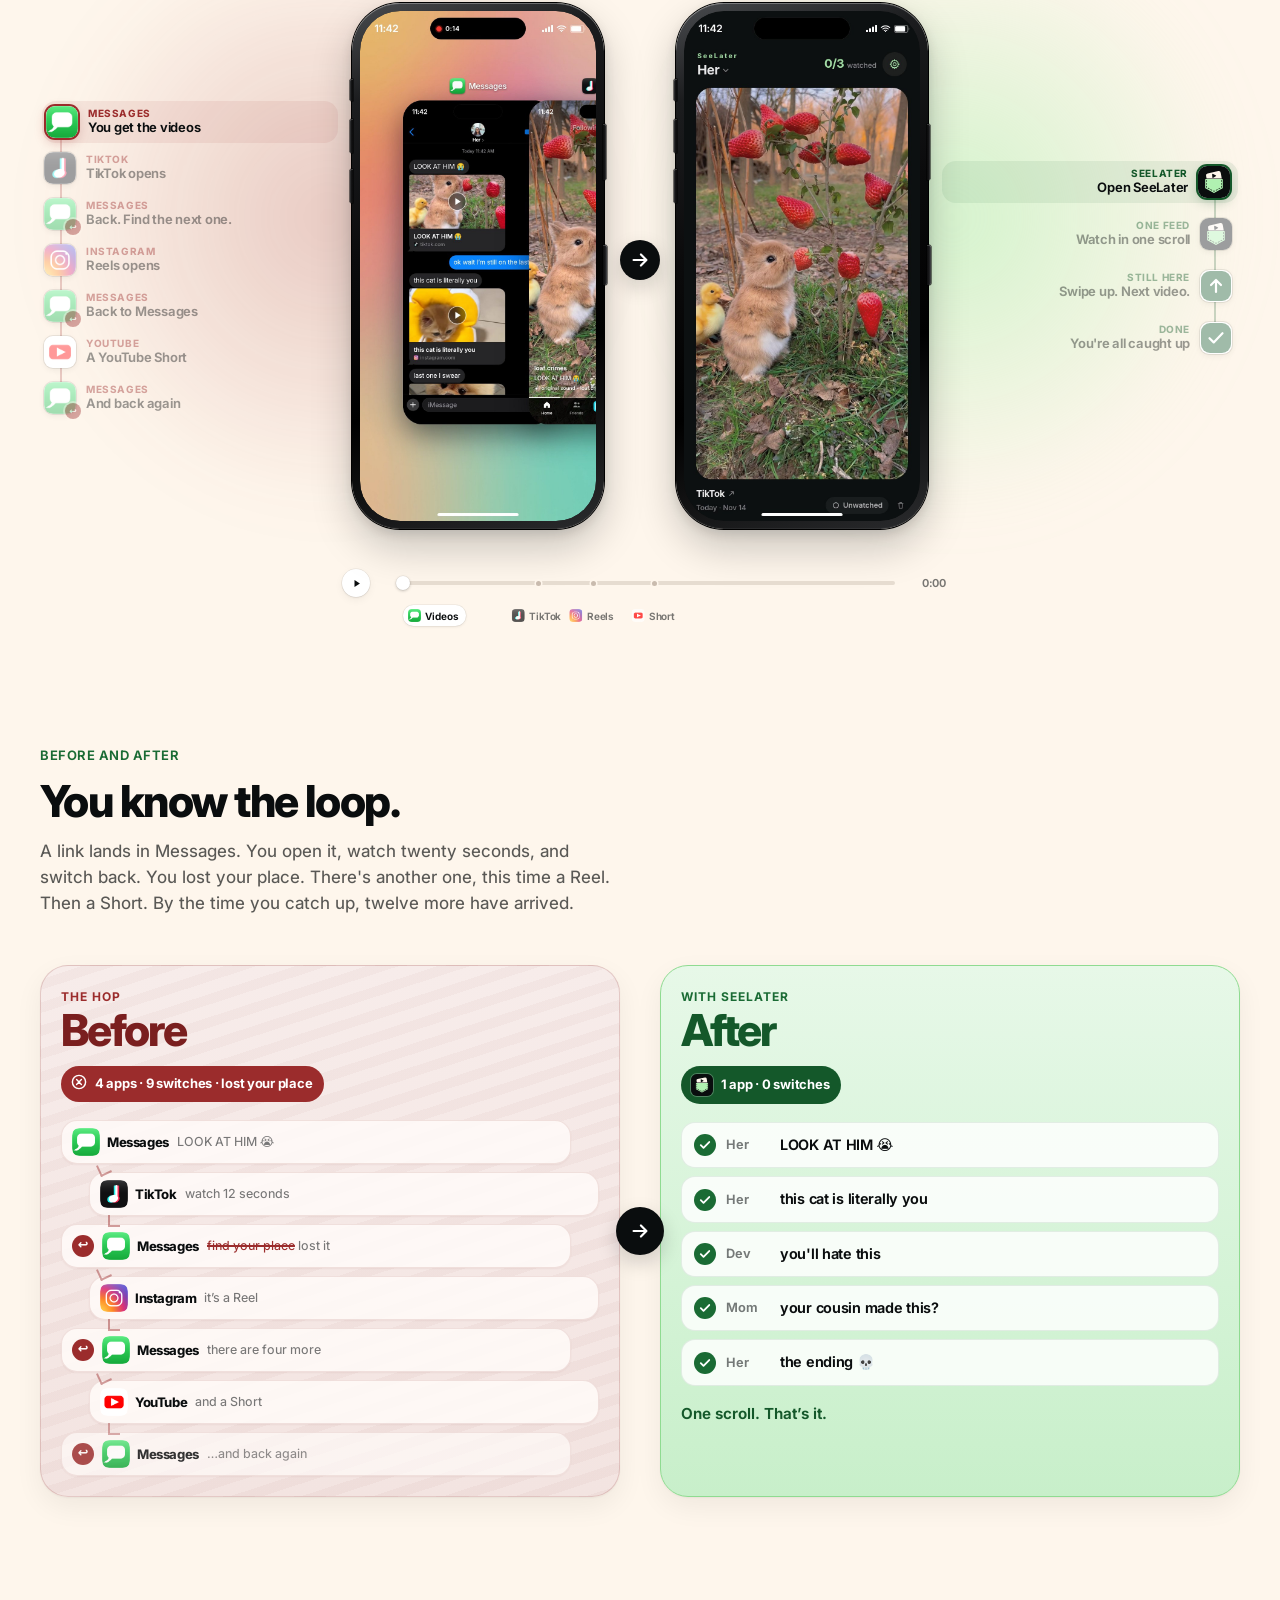
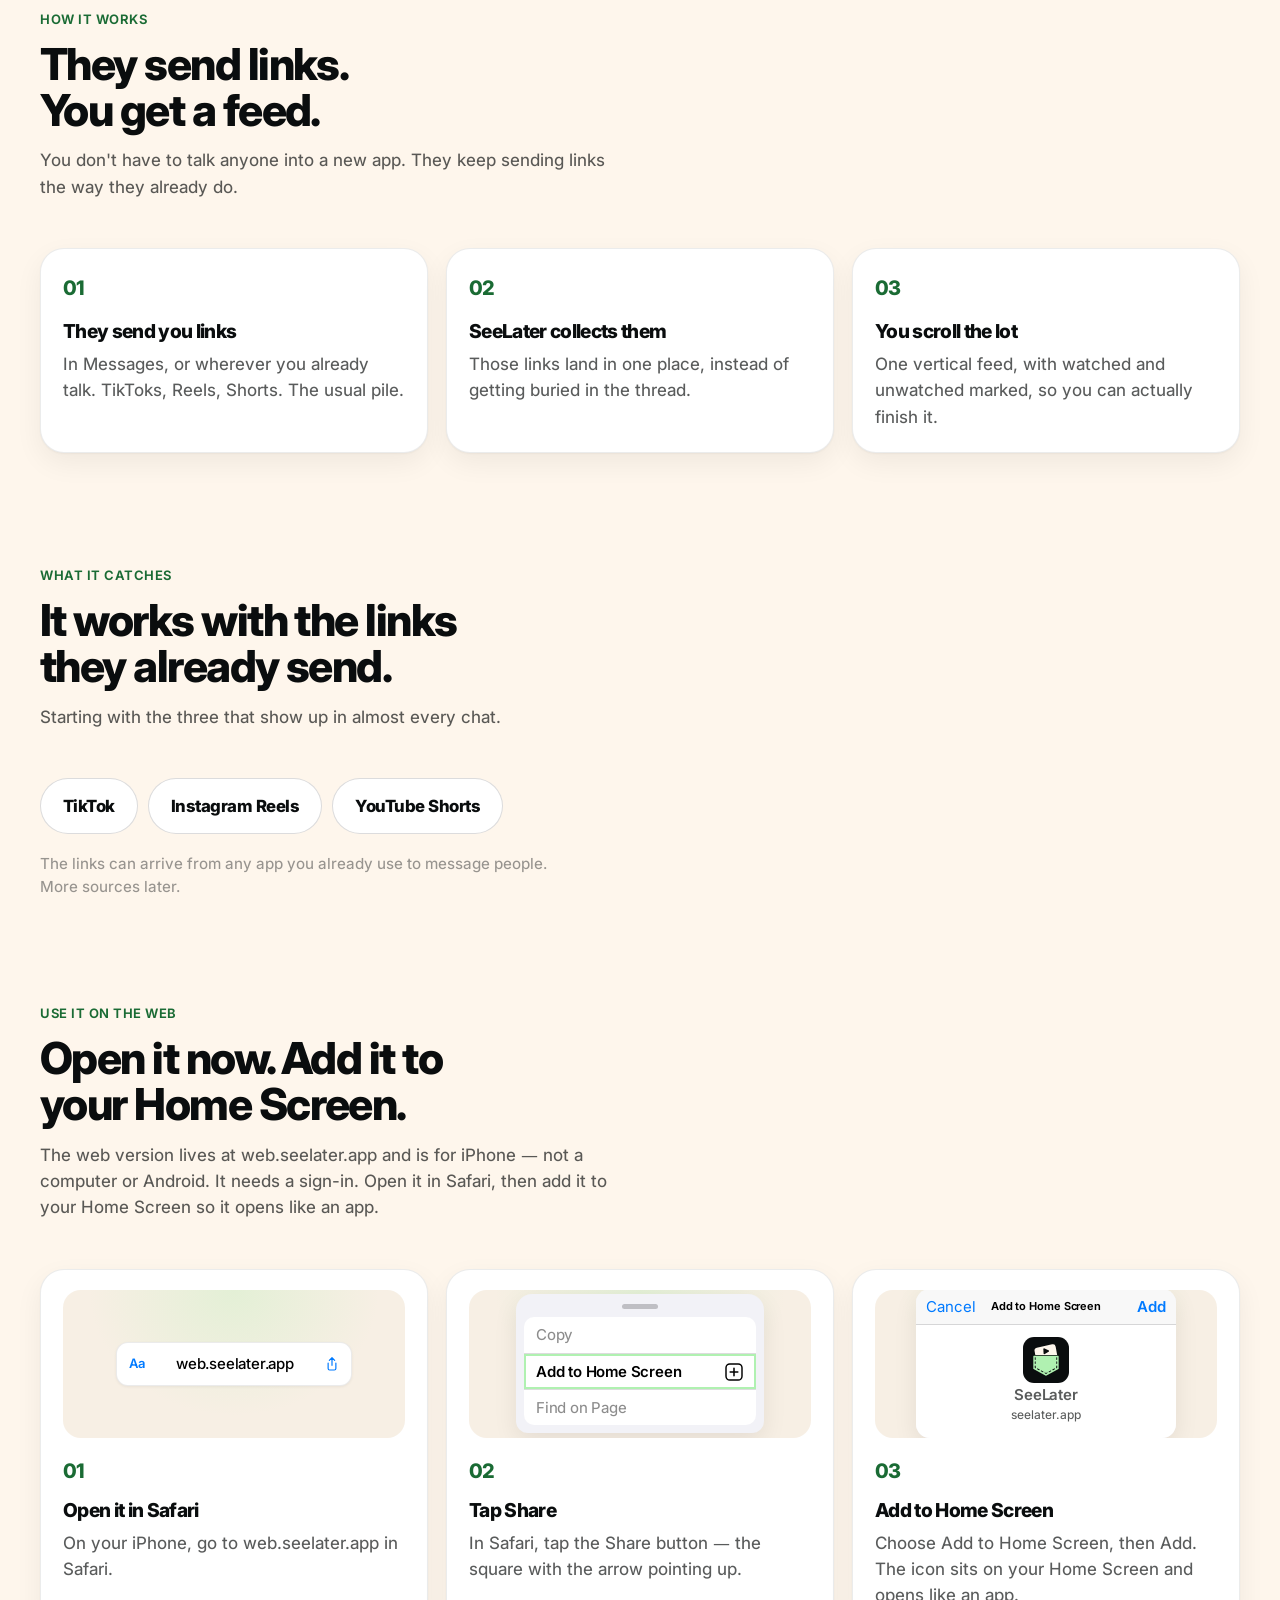
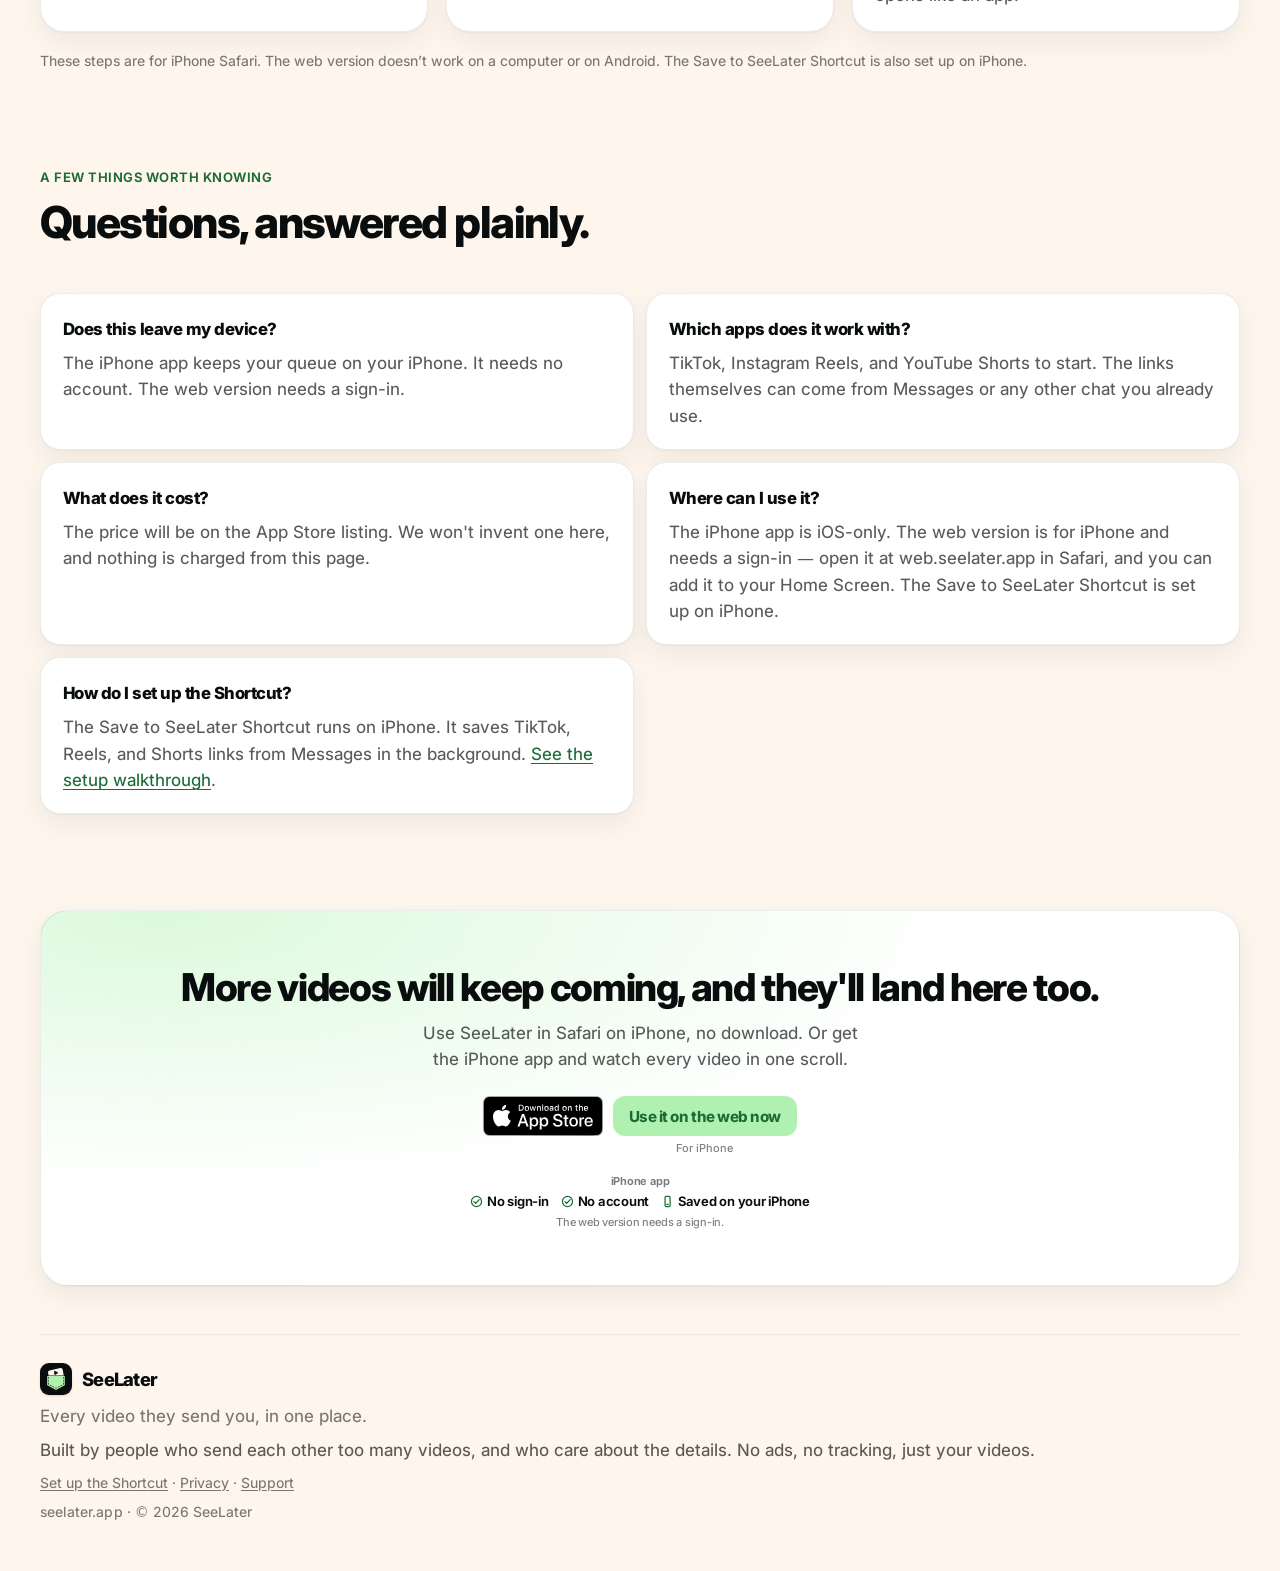
==== commit f8fc057e: "Start hero videos immediately on iPhone; soft sync; Low Power Mode play button iPhone Safari loads n" ====
--- a/index.html
+++ b/index.html
@@ -26,7 +26,7 @@
   <meta name="twitter:description" content="SeeLater collects the TikToks, Reels, and YouTube Shorts people send you, so you can watch them in one feed instead of hopping in and out of apps.">
   <meta name="twitter:image" content="https://seelater.app/assets/img/og.png">
   <meta name="twitter:image:alt" content="SeeLater: all the videos they send you, in one scroll. A phone showing the SeeLater feed.">
-  <link rel="stylesheet" href="assets/styles.css">
+  <link rel="stylesheet" href="assets/styles.css?v=6">
   <!-- TODO: add "installUrl" (and the App Store ID) to the SoftwareApplication JSON-LD once the App Store listing is live. Do not invent a URL or ID before then. -->
   <script type="application/ld+json">
 {
@@ -511,13 +511,13 @@
               <div class="phone-screen">
                 <video
                   class="phone-video"
-                  src="media/demo_problem_v5.mp4"
+                  src="media/demo_problem_v6.mp4"
                   poster="media/poster_problem_v5.jpg"
                  
                   muted
                   playsinline
                   webkit-playsinline
-                  preload="metadata"
+                  preload="auto"
                   aria-label="Screen recording of jumping between Messages, TikTok, Instagram, and YouTube to watch videos someone sent."
                 ></video>
               </div>
@@ -549,13 +549,13 @@
               <div class="phone-screen">
                 <video
                   class="phone-video"
-                  src="media/demo_after_v4.mp4"
+                  src="media/demo_after_v5.mp4"
                   poster="media/poster_after_v3.jpg"
                  
                   muted
                   playsinline
                   webkit-playsinline
-                  preload="metadata"
+                  preload="auto"
                   aria-label="Screen recording of unlocking the iPhone, opening SeeLater from the Home Screen, and watching every saved video in one feed."
                 ></video>
               </div>
@@ -958,10 +958,10 @@
     <p class="legal"><span>seelater.app</span> · © 2026 SeeLater</p>
   </footer>
 
-  <script src="assets/hero-sync.js" defer></script>
+  <script src="assets/hero-sync.js?v=6" defer></script>
   <script src="assets/hop-story.js" defer></script>
   <script src="assets/loop-scrub.js" defer></script>
-  <script src="assets/funnel.js" defer></script>
+  <script src="assets/funnel.js?v=6" defer></script>
   <script src="assets/web-qr.js" defer></script>
 </body>
 </html>
--- a/assets/styles.css
+++ b/assets/styles.css
@@ -3154,3 +3154,29 @@
     display: none;
   }
 }
+
+
+/* Tap-to-play fallback when the browser refuses autoplay
+   (iPhone Low Power Mode). Hidden unless hero-sync.js shows it. */
+.hero-tap-play {
+  position: absolute;
+  left: 50%;
+  top: 50%;
+  z-index: 5;
+  transform: translate(-50%, -50%);
+  display: inline-flex;
+  align-items: center;
+  gap: 8px;
+  padding: 12px 20px;
+  border: 0;
+  border-radius: 999px;
+  background: rgba(10, 13, 14, 0.82);
+  color: #fff;
+  font: 600 16px/1 inherit;
+  font-family: inherit;
+  cursor: pointer;
+  -webkit-backdrop-filter: blur(8px);
+  backdrop-filter: blur(8px);
+  box-shadow: 0 6px 24px rgba(0, 0, 0, 0.25);
+}
+.hero-tap-play[hidden] { display: none; }
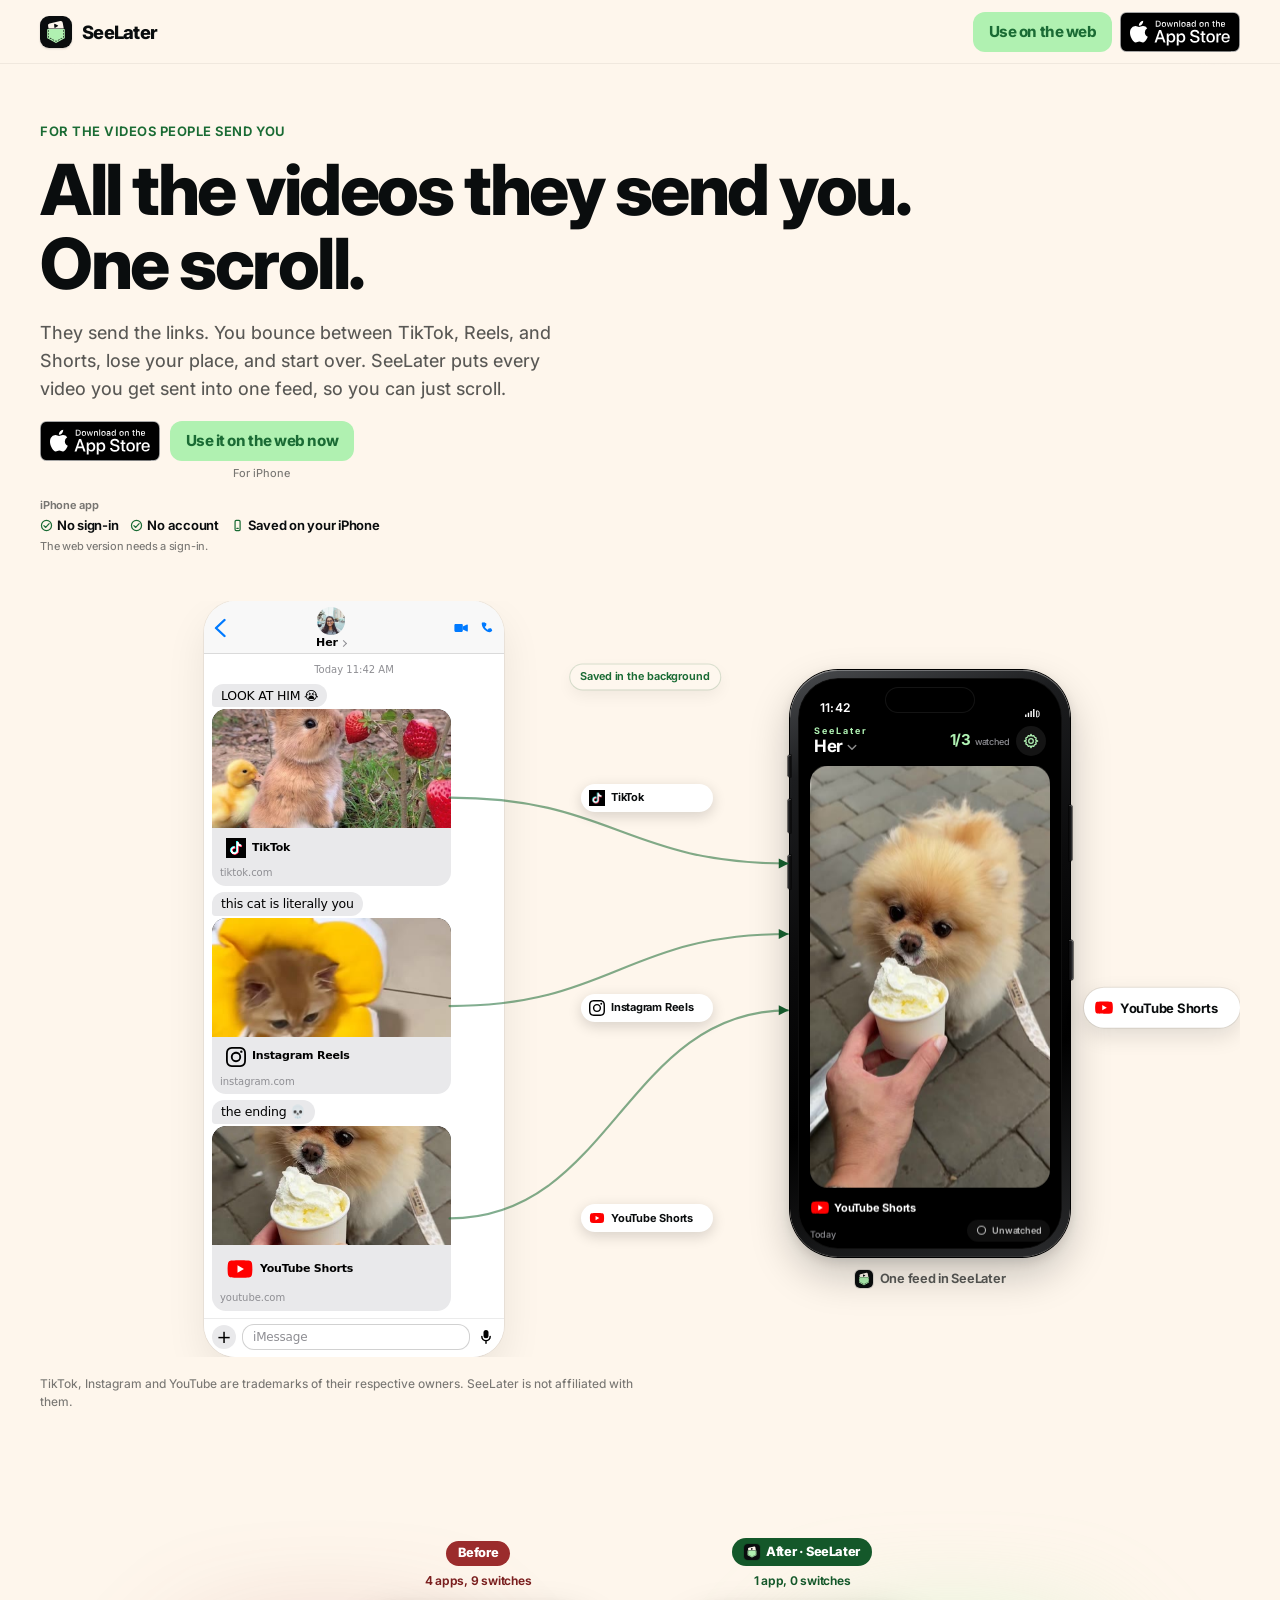
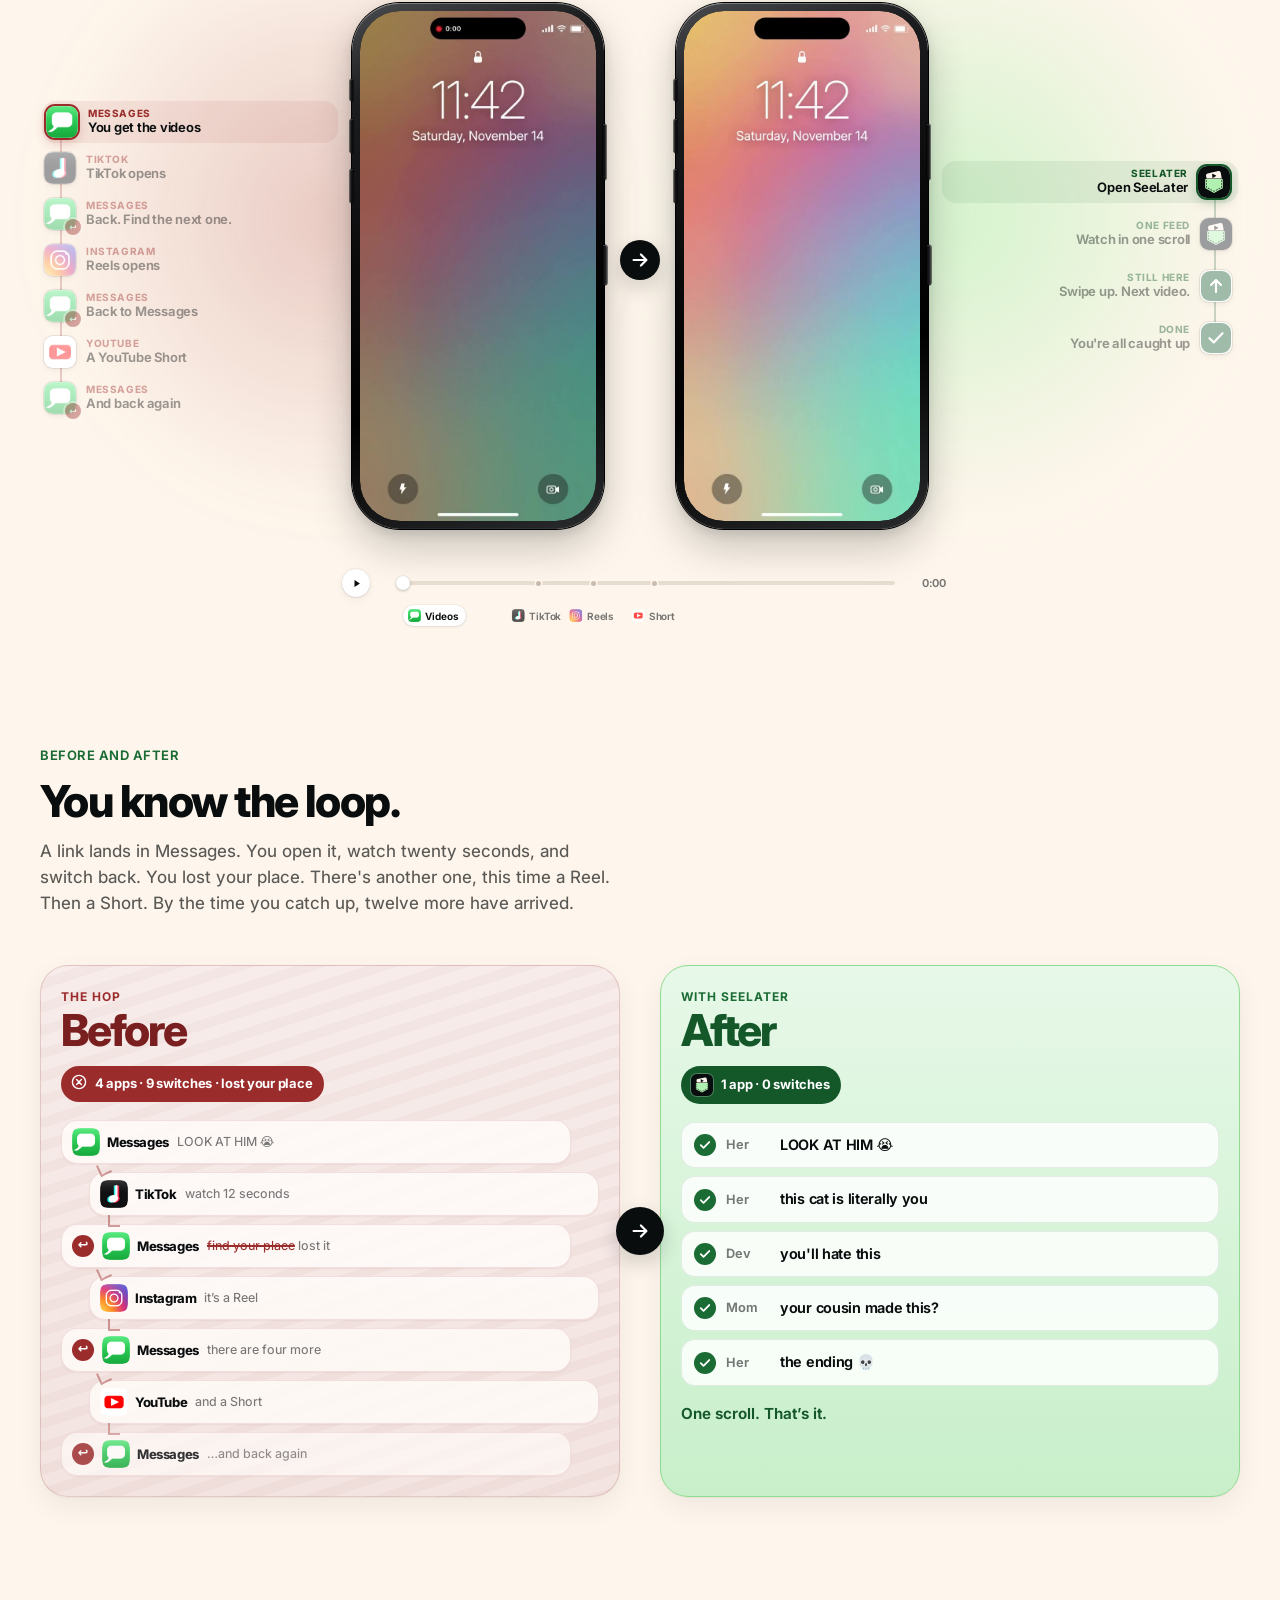
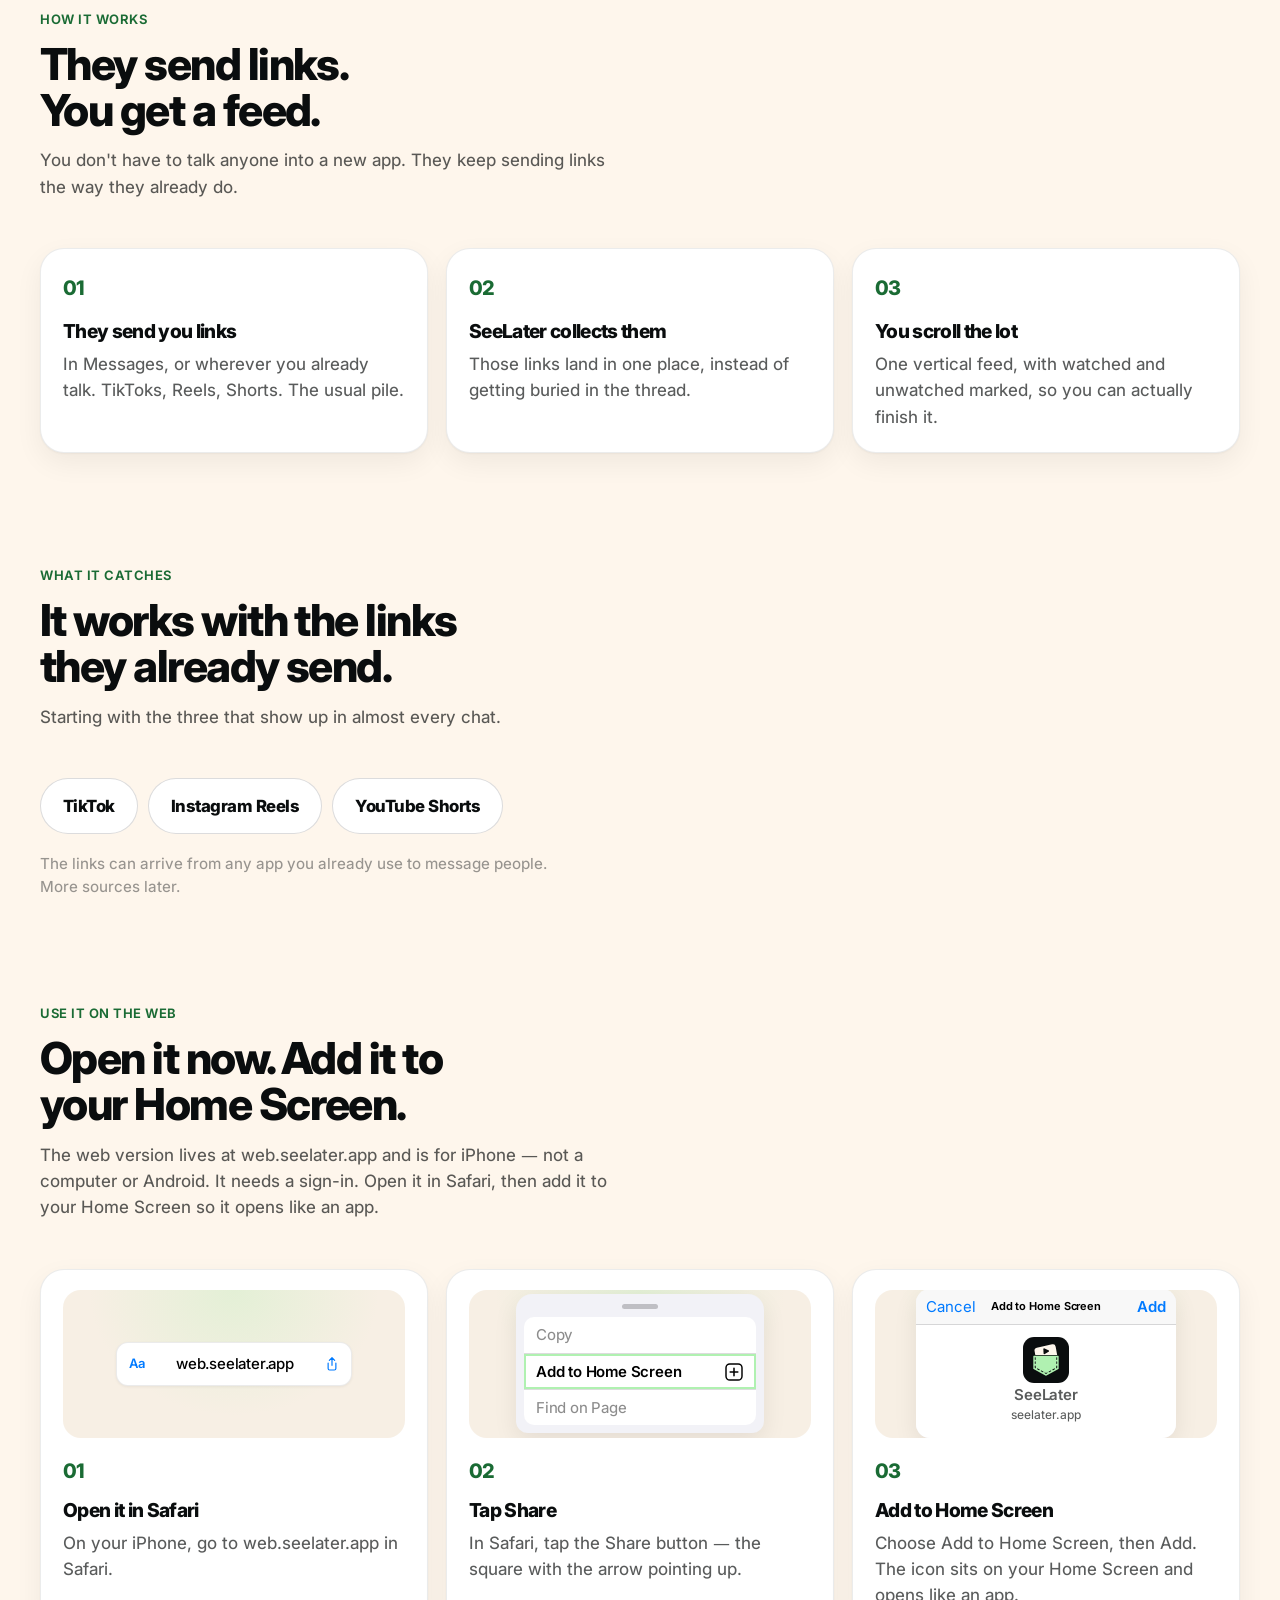
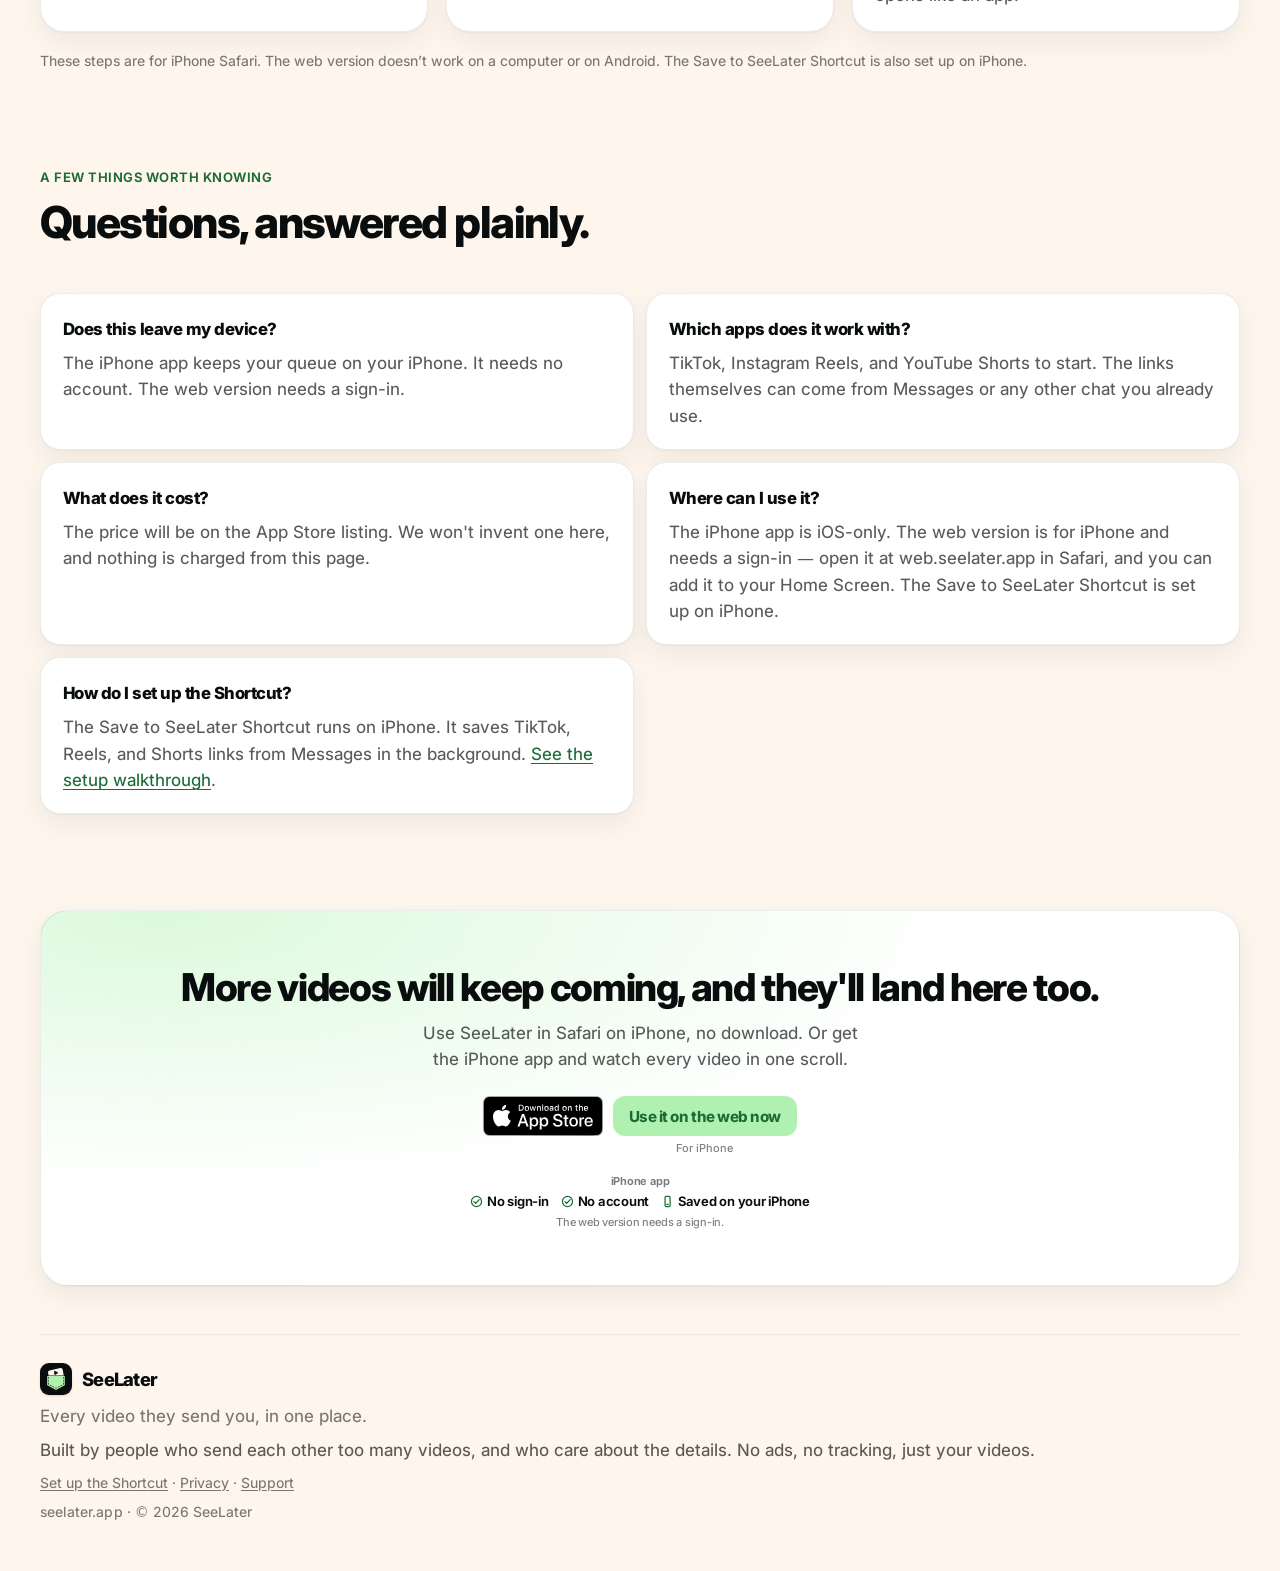
==== commit 38853ec8: "Recapture hero demos so the in-phone clips play; native autoplay The capture server had no Range sup" ====
--- a/index.html
+++ b/index.html
@@ -26,7 +26,7 @@
   <meta name="twitter:description" content="SeeLater collects the TikToks, Reels, and YouTube Shorts people send you, so you can watch them in one feed instead of hopping in and out of apps.">
   <meta name="twitter:image" content="https://seelater.app/assets/img/og.png">
   <meta name="twitter:image:alt" content="SeeLater: all the videos they send you, in one scroll. A phone showing the SeeLater feed.">
-  <link rel="stylesheet" href="assets/styles.css?v=6">
+  <link rel="stylesheet" href="assets/styles.css?v=7">
   <!-- TODO: add "installUrl" (and the App Store ID) to the SoftwareApplication JSON-LD once the App Store listing is live. Do not invent a URL or ID before then. -->
   <script type="application/ld+json">
 {
@@ -511,13 +511,15 @@
               <div class="phone-screen">
                 <video
                   class="phone-video"
-                  src="media/demo_problem_v6.mp4"
-                  poster="media/poster_problem_v5.jpg"
+                  src="media/demo_problem_v7.mp4"
+                  poster="media/poster_problem_v7.jpg"
                  
                   muted
                   playsinline
                   webkit-playsinline
                   preload="auto"
+                  autoplay
+                  loop
                   aria-label="Screen recording of jumping between Messages, TikTok, Instagram, and YouTube to watch videos someone sent."
                 ></video>
               </div>
@@ -549,13 +551,15 @@
               <div class="phone-screen">
                 <video
                   class="phone-video"
-                  src="media/demo_after_v5.mp4"
-                  poster="media/poster_after_v3.jpg"
+                  src="media/demo_after_v6.mp4"
+                  poster="media/poster_after_v6.jpg"
                  
                   muted
                   playsinline
                   webkit-playsinline
                   preload="auto"
+                  autoplay
+                  loop
                   aria-label="Screen recording of unlocking the iPhone, opening SeeLater from the Home Screen, and watching every saved video in one feed."
                 ></video>
               </div>
@@ -958,10 +962,10 @@
     <p class="legal"><span>seelater.app</span> · © 2026 SeeLater</p>
   </footer>
 
-  <script src="assets/hero-sync.js?v=6" defer></script>
+  <script src="assets/hero-sync.js?v=7" defer></script>
   <script src="assets/hop-story.js" defer></script>
   <script src="assets/loop-scrub.js" defer></script>
-  <script src="assets/funnel.js?v=6" defer></script>
+  <script src="assets/funnel.js?v=7" defer></script>
   <script src="assets/web-qr.js" defer></script>
 </body>
 </html>
